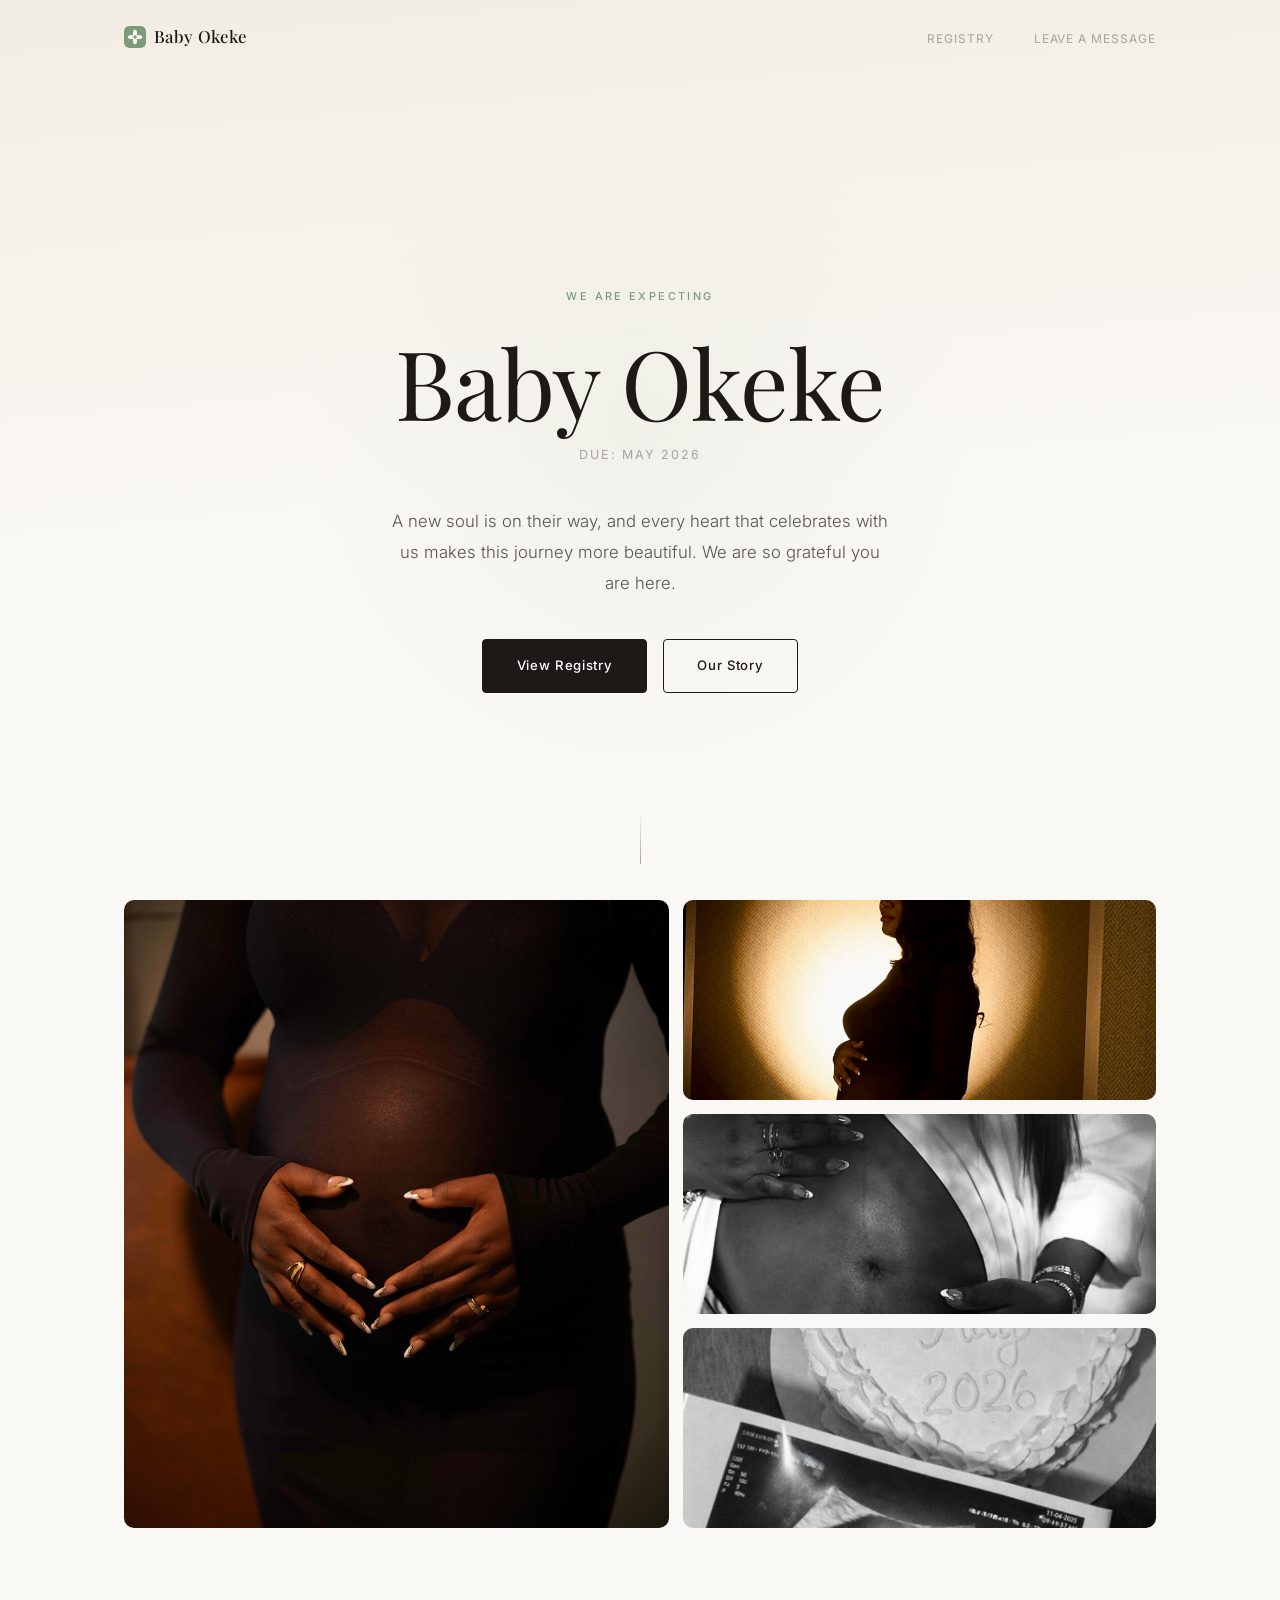
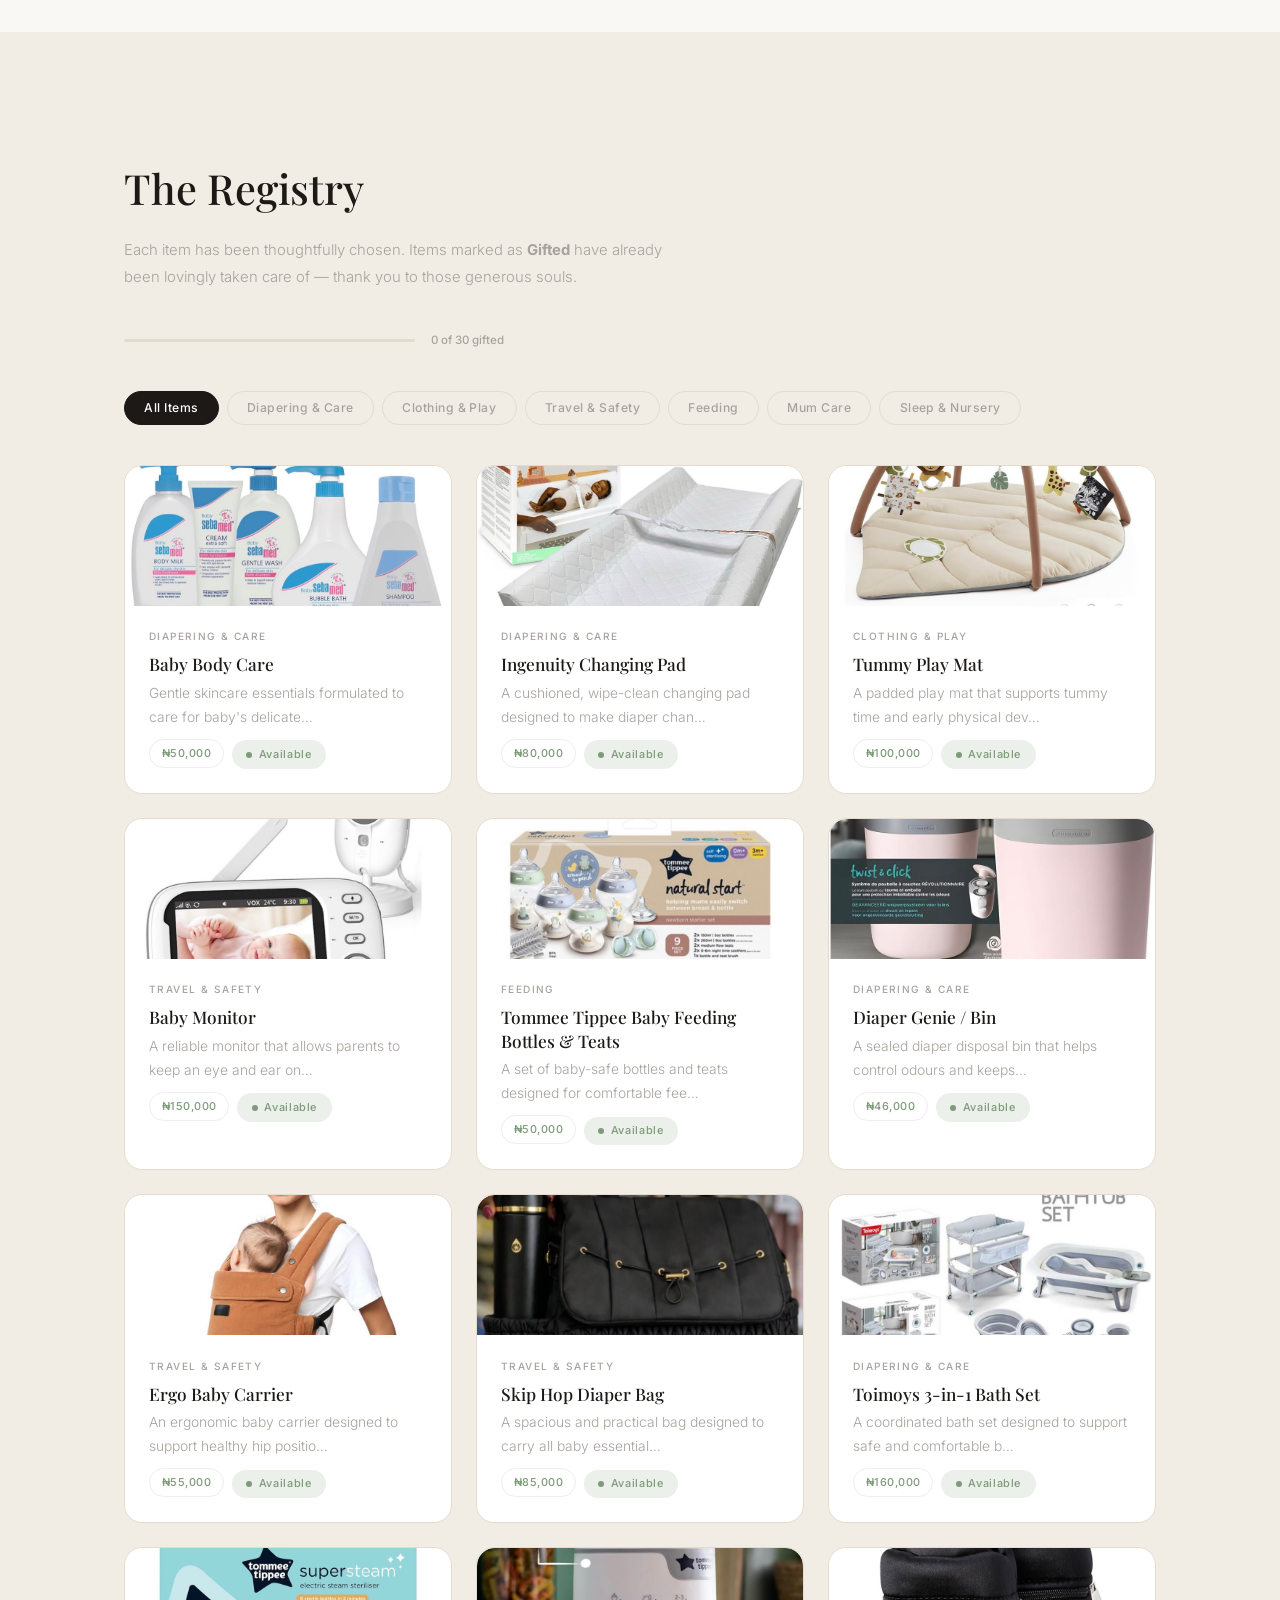
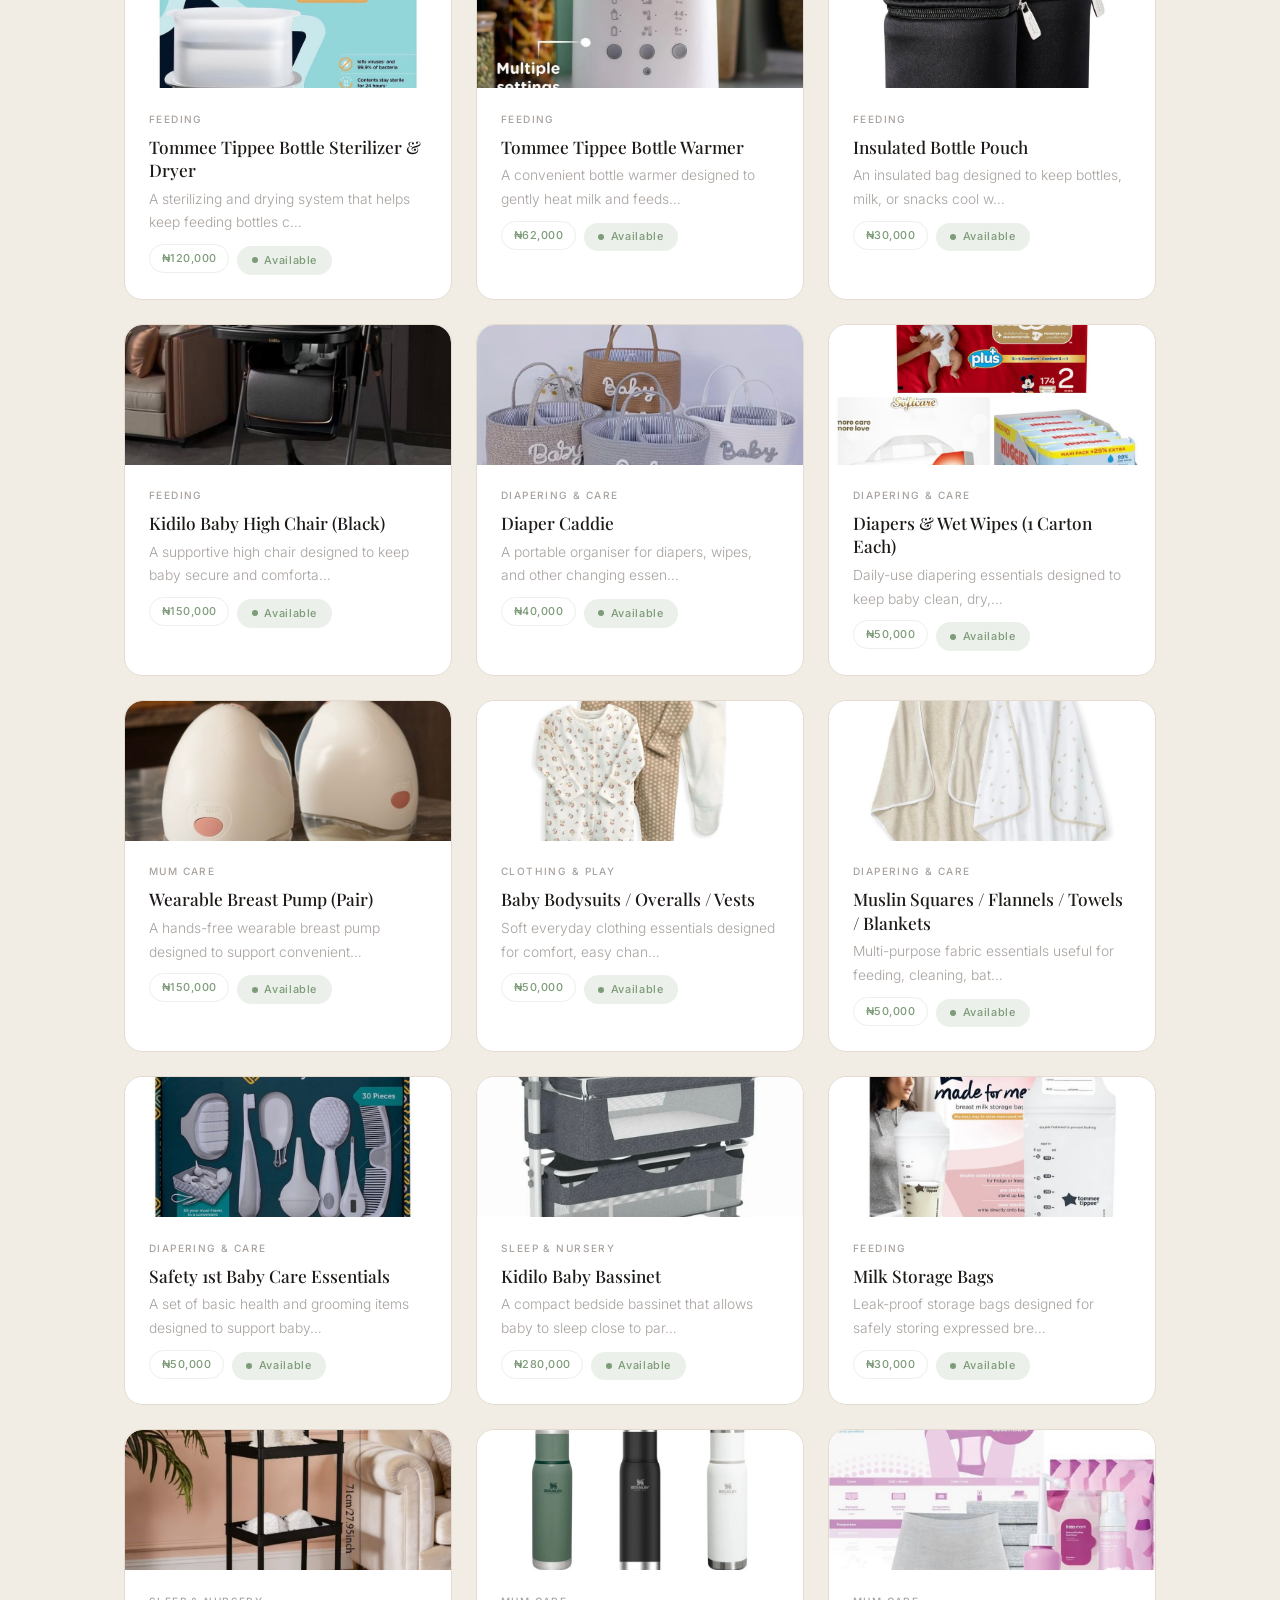
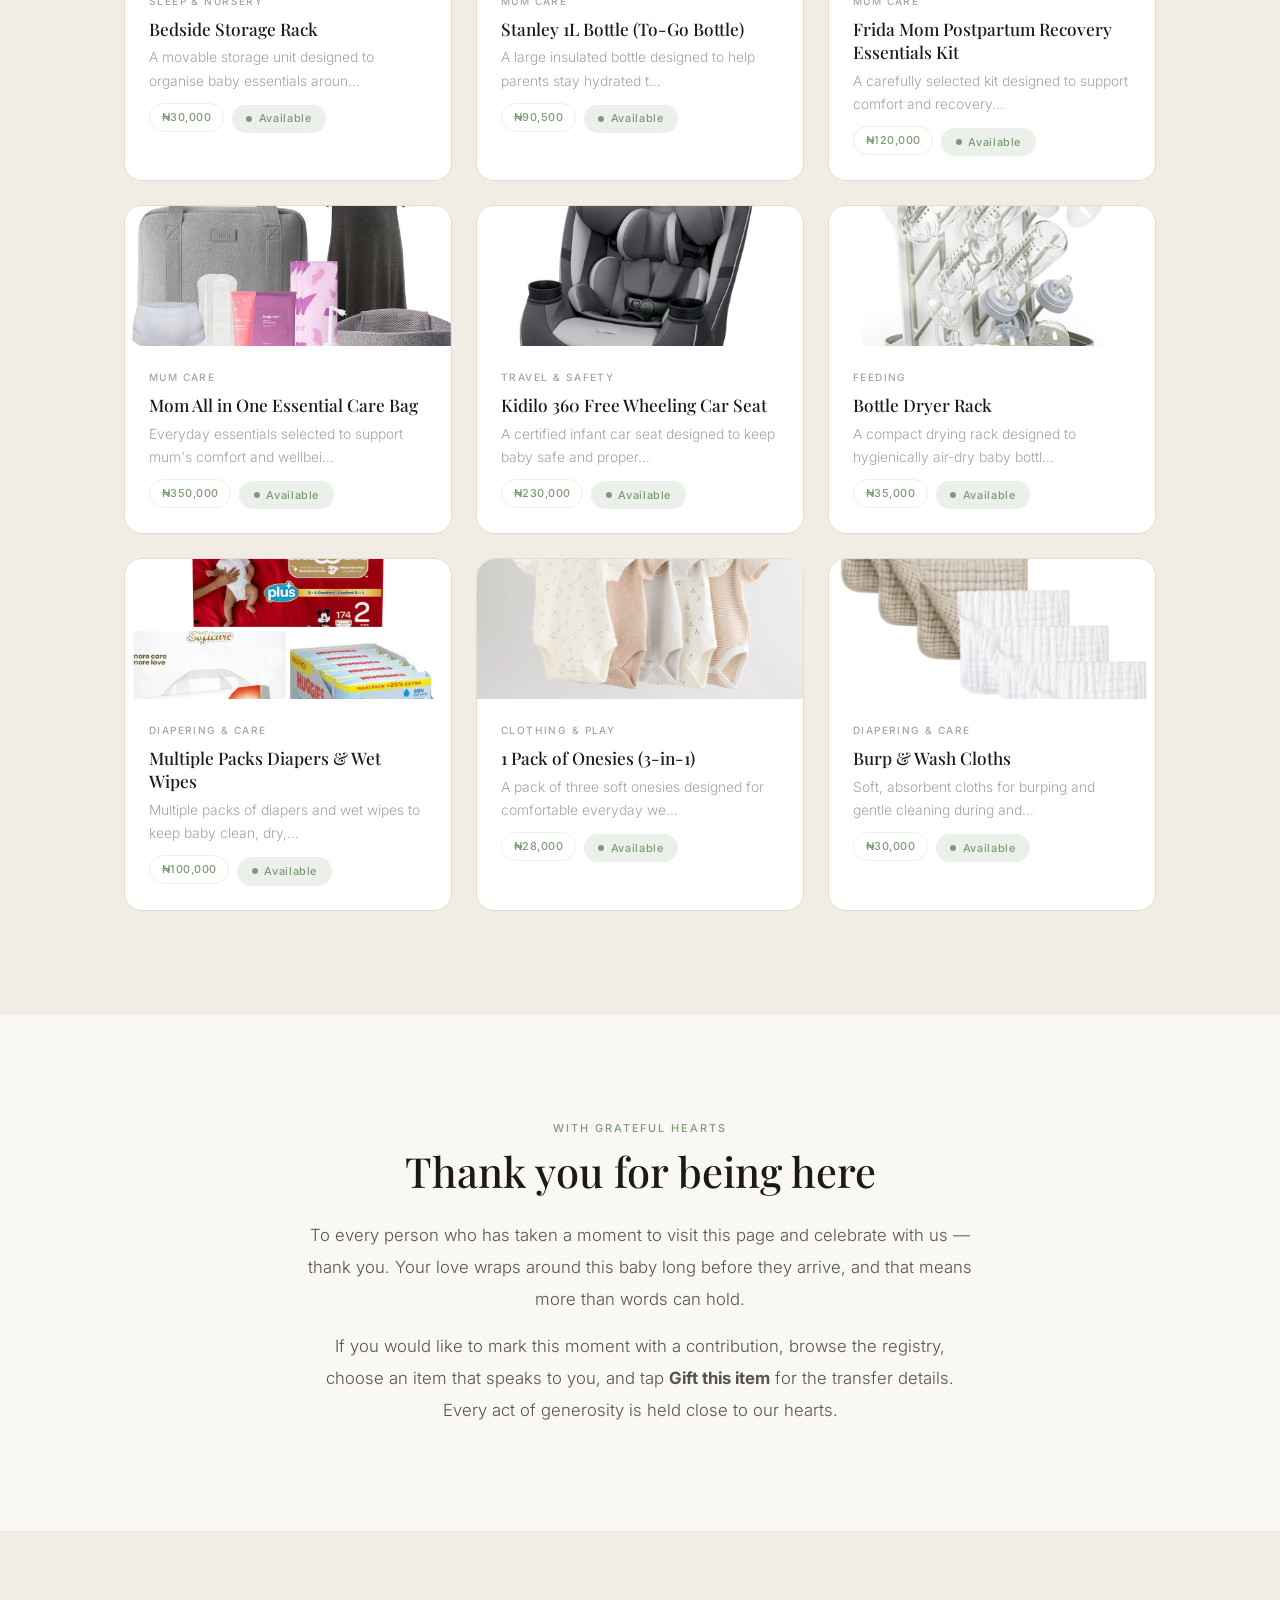
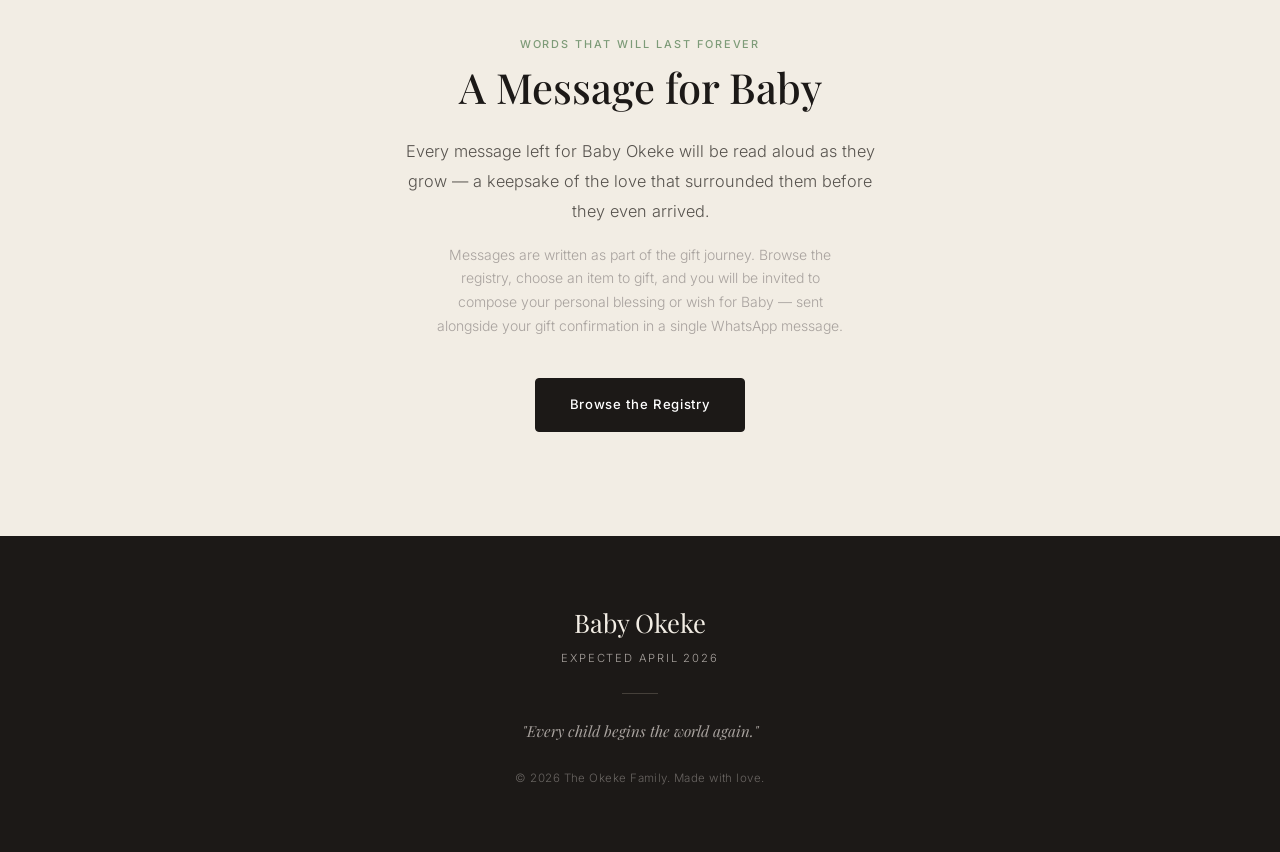
==== index.html @ 999f7cc5 "Replace gallery placeholders with Ify's optimised photos - Add 4 web-optimised images to img/ify/ (r" ====
<!DOCTYPE html>
<html lang="en">
<head>
  <meta charset="UTF-8" />
  <meta name="viewport" content="width=device-width, initial-scale=1.0, maximum-scale=1.0, user-scalable=no" />

  <!-- Primary meta -->
  <title>Baby Okeke — Registry &amp; Gifts</title>
  <meta name="description" content="A curated baby registry for the Okeke family. Browse our wishlist, contribute a gift, or leave a message for our little one." />
  <meta name="theme-color" content="#FAF8F4" />

  <!-- Open Graph (for WhatsApp / social sharing) -->
  <meta property="og:type"        content="website" />
  <meta property="og:title"       content="Baby Okeke — Registry &amp; Gifts" />
  <meta property="og:description" content="We are expecting. Browse our registry and celebrate with us." />
  <meta property="og:image"       content="https://images.unsplash.com/photo-1579991039446-55d26fa276ce?w=1200&q=80" />

  <!-- Fonts: Playfair Display (serif headings) + Inter (sans body) -->
  <link rel="preconnect" href="https://fonts.googleapis.com" />
  <link rel="preconnect" href="https://fonts.gstatic.com" crossorigin />
  <link
    href="https://fonts.googleapis.com/css2?family=Playfair+Display:ital,wght@0,400;0,500;0,600;1,400&family=Inter:wght@300;400;500&display=swap"
    rel="stylesheet"
  />

  <!-- Stylesheet -->
  <link rel="stylesheet" href="css/styles.css" />

  <!-- Favicon -->
  <link rel="icon" href="favicon.svg" type="image/svg+xml" />
  <link rel="apple-touch-icon" href="favicon.svg" />
</head>

<body>


  <!-- ====================================================
       NAVIGATION
       ==================================================== -->
  <nav class="nav" id="mainNav" role="navigation" aria-label="Main navigation">
    <div class="nav__inner container">
      <a href="#home" class="nav__logo" aria-label="Baby Okeke — Home">
        <svg width="22" height="22" viewBox="0 0 32 32" xmlns="http://www.w3.org/2000/svg" aria-hidden="true" focusable="false">
          <rect width="32" height="32" rx="7" fill="#7D9B78"/>
          <ellipse cx="16" cy="10.5" rx="3" ry="5"  fill="#FAF8F4"/>
          <ellipse cx="16" cy="21.5" rx="3" ry="5"  fill="#FAF8F4"/>
          <ellipse cx="10.5" cy="16" rx="5" ry="3"  fill="#FAF8F4"/>
          <ellipse cx="21.5" cy="16" rx="5" ry="3"  fill="#FAF8F4"/>
          <circle  cx="16"   cy="16"   r="2.5"        fill="#7D9B78"/>
        </svg>
        <span>Baby Okeke</span>
      </a>
      <ul class="nav__links" role="list">
        <li><a href="#registry">Registry</a></li>
        <li><a href="#messages">Leave a Message</a></li>
      </ul>
    </div>
  </nav>


  <!-- ====================================================
       HERO
       ==================================================== -->
  <section class="hero" id="home" aria-labelledby="heroName">
    <div class="hero__inner">
      <p class="hero__eyebrow">We are expecting</p>

      <h1 class="hero__name" id="heroName">Baby Okeke</h1>

      <p class="hero__due">
        <!-- Update this date before publishing -->
        Due: May 2026
      </p>

      <p class="hero__message">
        A new soul is on their way, and every heart that celebrates with us
        makes this journey more beautiful. We are so grateful you are here.
      </p>

      <div class="hero__ctas">
        <a href="#registry" class="btn btn--primary">View Registry</a>
        <a href="#contribute" class="btn btn--secondary">Our Story</a>
      </div>
    </div>

    <!-- Animated scroll line -->
    <div class="hero__scroll" aria-hidden="true">
      <span></span>
    </div>
  </section>


  <!-- ====================================================
       GALLERY — replace placeholder images with real photos
       ==================================================== -->
  <section class="gallery" id="gallery" aria-label="Gallery">
    <div class="container">
      <div class="gallery__grid">

        <!-- Tall image on the left -->
        <div class="gallery__item gallery__item--tall">
          <img
            src="img/ify/ify-1.jpg"
            alt="Ify's maternity photo"
            loading="eager"
            width="925"
            height="1200"
          />
        </div>

        <!-- Three stacked images on the right -->
        <div class="gallery__item">
          <img
            src="img/ify/ify-2.jpg"
            alt="Ify's maternity photo"
            loading="lazy"
            width="888"
            height="1200"
          />
        </div>

        <div class="gallery__item">
          <img
            src="img/ify/ify-3.jpg"
            alt="Ify's maternity photo"
            loading="lazy"
            width="800"
            height="1200"
          />
        </div>

        <div class="gallery__item">
          <img
            src="img/ify/ify-4.jpg"
            alt="Ify's maternity photo"
            loading="lazy"
            width="1009"
            height="1200"
          />
        </div>

      </div>
    </div>
  </section>


  <!-- ====================================================
       REGISTRY
       ==================================================== -->
  <section class="registry" id="registry" aria-labelledby="registryTitle">
    <div class="container">
      <span class="section-label reveal">Curated with care</span>
      <h2 class="section-title reveal reveal--delay-1" id="registryTitle">
        The Registry
      </h2>

      <p class="registry__intro reveal reveal--delay-2">
        Each item has been thoughtfully chosen. Items marked as
        <strong>Gifted</strong> have already been lovingly taken care of —
        thank you to those generous souls.
      </p>

      <!-- Progress bar — populated by JS -->
      <div class="registry__progress reveal reveal--delay-2" aria-label="Registry progress">
        <div class="progress-bar" role="progressbar" aria-valuemin="0" aria-valuemax="100" aria-valuenow="0">
          <div class="progress-bar__fill" id="progressFill" style="width: 0%"></div>
        </div>
        <span class="progress-label" id="progressLabel">Loading...</span>
      </div>

      <!-- Category filter tabs — populated by JS -->
      <div
        class="registry__filters reveal"
        id="registryFilters"
        role="tablist"
        aria-label="Filter registry by category"
      >
        <!-- Placeholder shown while JS loads -->
        <button class="filter-btn is-active" data-category="all" role="tab" aria-selected="true">
          All Items
        </button>
      </div>

      <!-- Registry card grid — populated by JS -->
      <div
        class="registry__grid"
        id="registryGrid"
        aria-live="polite"
        aria-label="Registry items"
      >
        <!-- Cards rendered by main.js -->
      </div>

      <!-- Visible only if JavaScript is disabled -->
      <noscript>
        <p class="registry__message">
          Please enable JavaScript to view the full registry.
        </p>
      </noscript>

    </div>
  </section>


  <!-- ====================================================
       GRATITUDE — warm note from the parents
       ==================================================== -->
  <section class="note" id="contribute" aria-labelledby="contributeTitle">
    <div class="note__inner container">
      <span class="section-label reveal">With grateful hearts</span>
      <h2 class="section-title reveal reveal--delay-1" id="contributeTitle">
        Thank you for being here
      </h2>

      <div class="note__body reveal reveal--delay-2">
        <p class="note__para">
          To every person who has taken a moment to visit this page and
          celebrate with us — thank you. Your love wraps around this baby
          long before they arrive, and that means more than words can hold.
        </p>
        <p class="note__para">
          If you would like to mark this moment with a contribution, browse
          the registry, choose an item that speaks to you, and tap
          <strong>Gift this item</strong> for the transfer details.
          Every act of generosity is held close to our hearts.
        </p>
      </div>
  </section>


  <!-- ====================================================
       MESSAGES FOR BABY
       ==================================================== -->
  <section class="messages" id="messages" aria-labelledby="messagesTitle">
    <div class="messages__inner container">
      <span class="section-label reveal">Words that will last forever</span>
      <h2 class="section-title reveal reveal--delay-1" id="messagesTitle">
        A Message for Baby
      </h2>

      <p class="messages__body reveal reveal--delay-2">
        Every message left for Baby Okeke will be read aloud as they
        grow — a keepsake of the love that surrounded them before they
        even arrived.
      </p>

      <p class="messages__sub reveal reveal--delay-2">
        Messages are written as part of the gift journey. Browse the
        registry, choose an item to gift, and you will be invited to
        compose your personal blessing or wish for Baby — sent alongside
        your gift confirmation in a single WhatsApp message.
      </p>

      <a
        href="#registry"
        class="btn btn--primary reveal reveal--delay-3"
        aria-label="Browse the registry to send a gift and leave a message"
      >
        Browse the Registry
      </a>
    </div>
  </section>


  <!-- ====================================================
       FOOTER
       ==================================================== -->
  <footer class="footer" id="footer" role="contentinfo">
    <div class="container">
      <p class="footer__name">Baby Okeke</p>
      <p class="footer__due">Expected April 2026</p>
      <div class="footer__divider" aria-hidden="true"></div>
      <p class="footer__quote">"Every child begins the world again."</p>
      <p class="footer__copy">&copy; 2026 The Okeke Family. Made with love.</p>
    </div>
  </footer>


  <!-- ====================================================
       ITEM DETAIL DIALOG
       Two internal panels toggled by JS:
         .dialog--detail  → item info + "Gift this item" CTA
         .dialog--bank    → bank transfer + WhatsApp confirm
       ==================================================== -->
  <dialog
    class="item-dialog"
    id="itemDialog"
    aria-modal="true"
    aria-labelledby="dialogItemName"
    role="dialog"
  >
    <div class="dialog__sheet">

    <!-- Close button (always visible) -->
    <button
      class="dialog__close"
      id="dialogClose"
      aria-label="Close"
      type="button"
    >
      <svg xmlns="http://www.w3.org/2000/svg" width="18" height="18"
           viewBox="0 0 24 24" fill="none" stroke="currentColor"
           stroke-width="1.8" stroke-linecap="round" stroke-linejoin="round"
           aria-hidden="true" focusable="false">
        <line x1="18" y1="6" x2="6" y2="18"></line>
        <line x1="6" y1="6" x2="18" y2="18"></line>
      </svg>
    </button>

    <!-- ── PANEL 1: Item detail ── -->
    <div class="dialog__panel dialog__panel--detail" id="dialogPanelDetail">

      <!-- Item cover image -->
      <div class="dialog__image-wrap">
        <img
          class="dialog__image"
          id="dialogImage"
          src=""
          alt=""
          loading="lazy"
          width="800"
          height="500"
        />
        <!-- Status badge overlaid on image -->
        <span class="dialog__image-badge" id="dialogImageBadge"></span>
      </div>

      <!-- Item content -->
      <div class="dialog__body">
        <span class="dialog__category" id="dialogCategory"></span>
        <h2 class="dialog__name" id="dialogItemName"></h2>
        <p class="dialog__desc" id="dialogDesc"></p>

        <!-- Meta row: price range -->
        <div class="dialog__meta">
          <div class="dialog__meta-item">
            <span class="dialog__meta-label">Approximate price</span>
            <span class="dialog__meta-value dialog__price" id="dialogPrice"></span>
          </div>
        </div>

        <!-- CTA area -->
        <div class="dialog__cta-area" id="dialogCtaArea">
          <!-- Filled by JS: "Gift this item" btn OR gifted message -->
        </div>
      </div>
    </div>

    <!-- ── PANEL 2: Bank / gift transfer ── -->
    <div class="dialog__panel dialog__panel--bank" id="dialogPanelBank" hidden>

      <div class="dialog__bank-header">
        <button class="dialog__back" id="dialogBack" type="button" aria-label="Back to item details">
          <svg xmlns="http://www.w3.org/2000/svg" width="16" height="16"
               viewBox="0 0 24 24" fill="none" stroke="currentColor"
               stroke-width="1.8" stroke-linecap="round" stroke-linejoin="round"
               aria-hidden="true" focusable="false">
            <polyline points="15 18 9 12 15 6"></polyline>
          </svg>
          Back
        </button>
        <p class="dialog__bank-eyebrow">Gifting</p>
        <p class="dialog__bank-item-name" id="dialogBankItemName"></p>
      </div>

      <p class="dialog__bank-intro">
        Transfer to the account below, then tap the WhatsApp button
        so the family knows your gift has arrived.
      </p>

      <!-- Bank details -->
      <dl class="bank-list dialog__bank-list">
        <div class="bank-item bank-item--row">
          <div>
            <dt class="bank-item__label">Bank</dt>
            <dd class="bank-item__value">First Bank</dd>
          </div>
          <div>
            <dt class="bank-item__label">Account Name</dt>
            <dd class="bank-item__value">Ifeoma Sandra Okeke</dd>
          </div>
        </div>
        <div class="bank-item bank-item--account">
          <dt class="bank-item__label">Account Number</dt>
          <dd class="account-row">
            <span class="account-number" id="dialogAccountNumber">3087652436</span>
            <button
              class="copy-btn"
              id="dialogCopyBtn"
              onclick="copyDialogAccountNumber()"
              type="button"
              aria-label="Copy account number to clipboard"
            >
              <svg xmlns="http://www.w3.org/2000/svg" width="14" height="14"
                   viewBox="0 0 24 24" fill="none" stroke="currentColor"
                   stroke-width="1.8" stroke-linecap="round" stroke-linejoin="round"
                   aria-hidden="true" focusable="false">
                <rect x="9" y="9" width="13" height="13" rx="2" ry="2"></rect>
                <path d="M5 15H4a2 2 0 0 1-2-2V4a2 2 0 0 1 2-2h9a2 2 0 0 1 2 2v1"></path>
              </svg>
              <span id="dialogCopyLabel">Copy</span>
            </button>
          </dd>
        </div>
      </dl>

      <!-- ── Message composer — visible inside bank panel ── -->
      <div class="dialog__message-composer" id="dialogMessageComposer">

        <p class="dialog__composer-heading">Leave Baby a message</p>
        <p class="dialog__composer-sub">
          Write a blessing, a prayer, or a wish. It will be woven into
          your gift confirmation and sent to the family in one message.
        </p>

        <div class="dialog__field">
          <label class="dialog__field-label" for="dialogSenderName">Your name</label>
          <input
            class="dialog__input"
            type="text"
            id="dialogSenderName"
            name="senderName"
            placeholder="e.g. Aunty Kemi"
            maxlength="60"
            autocomplete="name"
          />
        </div>

        <div class="dialog__field">
          <label class="dialog__field-label" for="dialogBabyMessage">Your message for Baby</label>
          <textarea
            class="dialog__textarea"
            id="dialogBabyMessage"
            name="babyMessage"
            rows="4"
            maxlength="300"
            placeholder="Write your blessing, prayer, or wish for this little one..."
          ></textarea>
          <span class="dialog__char-count" id="dialogCharCount">0 / 300</span>
        </div>

      </div><!-- /dialog__message-composer -->

      <!-- WhatsApp confirm — built dynamically by JS -->
      <div class="contribute__action dialog__bank-action">
        <a
          class="btn btn--whatsapp"
          id="dialogWhatsApp"
          href="#"
          target="_blank"
          rel="noopener noreferrer"
        >
          <svg xmlns="http://www.w3.org/2000/svg" width="17" height="17"
               viewBox="0 0 24 24" fill="currentColor"
               aria-hidden="true" focusable="false">
            <path d="M17.472 14.382c-.297-.149-1.758-.867-2.03-.967-.273-.099-.471-.148-.67.15-.197.297-.767.966-.94 1.164-.173.199-.347.223-.644.075-.297-.15-1.255-.463-2.39-1.475-.883-.788-1.48-1.761-1.653-2.059-.173-.297-.018-.458.13-.606.134-.133.298-.347.446-.52.149-.174.198-.298.298-.497.099-.198.05-.371-.025-.52-.075-.149-.669-1.612-.916-2.207-.242-.579-.487-.5-.669-.51-.173-.008-.371-.01-.57-.01-.198 0-.52.074-.792.372-.272.297-1.04 1.016-1.04 2.479 0 1.462 1.065 2.875 1.213 3.074.149.198 2.096 3.2 5.077 4.487.709.306 1.262.489 1.694.625.712.227 1.36.195 1.871.118.571-.085 1.758-.719 2.006-1.413.248-.694.248-1.289.173-1.413-.074-.124-.272-.198-.57-.347m-5.421 7.403h-.004a9.87 9.87 0 0 1-5.031-1.378l-.361-.214-3.741.982.998-3.648-.235-.374a9.86 9.86 0 0 1-1.51-5.26c.001-5.45 4.436-9.884 9.888-9.884 2.64 0 5.122 1.03 6.988 2.898a9.825 9.825 0 0 1 2.893 6.994c-.003 5.45-4.437 9.884-9.885 9.884m8.413-18.297A11.815 11.815 0 0 0 12.05 0C5.495 0 .16 5.335.157 11.892c0 2.096.547 4.142 1.588 5.945L.057 24l6.305-1.654a11.882 11.882 0 0 0 5.683 1.448h.005c6.554 0 11.89-5.335 11.893-11.893a11.821 11.821 0 0 0-3.48-8.413Z"/>
          </svg>
          <span id="dialogWaBtnLabel">Let us know you've sent</span>
        </a>
      </div>

    </div><!-- /dialog__panel--bank -->
    </div><!-- /dialog__sheet -->
  </dialog><!-- /itemDialog -->


  <!-- JavaScript — deferred so it doesn't block rendering -->
  <script src="js/main.js" defer></script>

</body>
</html>
---- css/styles.css ----
/* =============================================================
   BABY REGISTRY — Stylesheet
   Sections:
     01. Variables
     02. Reset
     03. Base Typography
     04. Layout
     05. Shared Components (Labels, Buttons, Divider)
     06. Sticky CTA
     07. Navigation
     08. Hero
     09. Parents' Note
     10. Gallery
     11. Registry
     12. Contribute
     13. Messages
     14. Footer
     15. Animations & Scroll
     16. Responsive
   ============================================================= */


/* ============================================================
   01. VARIABLES
   ============================================================ */
:root {
  /* Colours */
  --clr-bg:           #FAF8F4;   /* warm off-white – main background   */
  --clr-surface:      #F2EDE4;   /* warm beige – alt section bg        */
  --clr-card:         #FFFFFF;   /* pure white – cards                 */
  --clr-border:       #E4DBD0;   /* soft warm border                   */
  --clr-sage:         #7D9B78;   /* muted sage green – accent          */
  --clr-sage-light:   #EBF0EA;   /* very light sage – badge bg         */
  --clr-dark:         #1C1917;   /* warm near-black – primary text     */
  --clr-mid:          #57534E;   /* warm grey-brown – body text        */
  --clr-muted:        #A8A29E;   /* light grey-brown – captions        */
  --clr-gifted-bg:    #F5EFEA;   /* gifted badge background            */
  --clr-gifted-text:  #8A7A6E;   /* gifted badge text                  */
  --clr-white:        #FFFFFF;

  /* Typography */
  --font-serif:  'Playfair Display', Georgia, 'Times New Roman', serif;
  --font-sans:   'Inter', system-ui, -apple-system, BlinkMacSystemFont, sans-serif;

  /* Spacing scale */
  --sp-xs:   0.5rem;    /*  8px */
  --sp-sm:   1rem;      /* 16px */
  --sp-md:   1.5rem;    /* 24px */
  --sp-lg:   2.5rem;    /* 40px */
  --sp-xl:   4rem;      /* 64px */
  --sp-2xl:  6.5rem;    /* 104px */

  /* Layout */
  --max-w:      1080px;
  --content-w:  720px;

  /* Radii */
  --r-sm:  4px;
  --r-md:  10px;
  --r-lg:  18px;

  /* Transitions */
  --ease: 0.25s ease;
}


/* ============================================================
   02. RESET
   ============================================================ */
*,
*::before,
*::after {
  box-sizing: border-box;
  margin: 0;
  padding: 0;
}

html {
  scroll-behavior: smooth;
  font-size: 16px;
}

body {
  font-family: var(--font-sans);
  background-color: var(--clr-bg);
  color: var(--clr-mid);
  line-height: 1.75;
  -webkit-font-smoothing: antialiased;
  -moz-osx-font-smoothing: grayscale;
}

img {
  max-width: 100%;
  height: auto;
  display: block;
}

a {
  color: inherit;
  text-decoration: none;
}

ul {
  list-style: none;
}

button {
  cursor: pointer;
  border: none;
  background: none;
  font-family: inherit;
}


/* ============================================================
   03. BASE TYPOGRAPHY
   ============================================================ */
h1, h2, h3, h4 {
  font-family: var(--font-serif);
  color: var(--clr-dark);
  line-height: 1.2;
  font-weight: 500;
}

p {
  font-weight: 300;
  color: var(--clr-mid);
}


/* ============================================================
   04. LAYOUT
   ============================================================ */
.container {
  width: 100%;
  max-width: var(--max-w);
  margin: 0 auto;
  padding: 0 var(--sp-md);
}

section {
  padding: var(--sp-2xl) 0;
}


/* ============================================================
   05. SHARED COMPONENTS
   ============================================================ */

/* --- Section label (eyebrow) --- */
.section-label {
  display: block;
  font-size: 0.68rem;
  font-weight: 500;
  letter-spacing: 0.18em;
  text-transform: uppercase;
  color: var(--clr-sage);
  margin-bottom: var(--sp-xs);
}

/* --- Section title --- */
.section-title {
  font-size: clamp(1.8rem, 4vw, 2.6rem);
  font-weight: 500;
  color: var(--clr-dark);
  margin-bottom: var(--sp-md);
}

/* --- Buttons --- */
.btn {
  display: inline-flex;
  align-items: center;
  justify-content: center;
  gap: 0.5rem;
  padding: 0.9rem 2.1rem;
  border-radius: var(--r-sm);
  font-family: var(--font-sans);
  font-size: 0.82rem;
  font-weight: 500;
  letter-spacing: 0.05em;
  border: 1.5px solid transparent;
  transition: background var(--ease), color var(--ease), border-color var(--ease),
              box-shadow var(--ease), transform var(--ease);
  cursor: pointer;
  white-space: nowrap;
  text-decoration: none;
}

.btn:active {
  transform: scale(0.98);
}

.btn--primary {
  background-color: var(--clr-dark);
  color: var(--clr-white);
  border-color: var(--clr-dark);
}

.btn--primary:hover {
  background-color: var(--clr-mid);
  border-color: var(--clr-mid);
  box-shadow: 0 4px 16px rgba(28, 25, 23, 0.2);
}

.btn--secondary {
  background-color: transparent;
  color: var(--clr-dark);
  border-color: var(--clr-dark);
}

.btn--secondary:hover {
  background-color: var(--clr-dark);
  color: var(--clr-white);
}

.btn--whatsapp {
  background-color: #25D366;
  color: var(--clr-white);
  border-color: #25D366;
}

.btn--whatsapp:hover {
  background-color: #1cb857;
  border-color: #1cb857;
  box-shadow: 0 4px 16px rgba(37, 211, 102, 0.28);
}

/* --- Text link --- */
.link {
  color: var(--clr-dark);
  text-decoration: underline;
  text-underline-offset: 3px;
  text-decoration-color: var(--clr-border);
  transition: text-decoration-color var(--ease);
}

.link:hover {
  text-decoration-color: var(--clr-dark);
}

/* --- Section divider --- */
.section-divider {
  width: 48px;
  height: 1px;
  background: var(--clr-border);
  margin: var(--sp-lg) auto;
}


/* ============================================================
   06. NAVIGATION
   ============================================================ */
.nav {
  position: fixed;
  top: 0;
  left: 0;
  right: 0;
  z-index: 800;
  padding: 1.4rem 0;
  transition: background var(--ease), box-shadow var(--ease), padding var(--ease);
}

.nav.is-scrolled {
  background-color: rgba(250, 248, 244, 0.94);
  backdrop-filter: blur(10px);
  -webkit-backdrop-filter: blur(10px);
  box-shadow: 0 1px 0 var(--clr-border);
  padding: 1rem 0;
}

.nav__inner {
  display: flex;
  align-items: center;
  justify-content: space-between;
}

.nav__logo {
  display: inline-flex;
  align-items: center;
  gap: 0.5rem;
  font-family: var(--font-serif);
  font-size: 1.05rem;
  font-weight: 500;
  color: var(--clr-dark);
  letter-spacing: 0.02em;
  text-decoration: none;
}

.nav__logo svg {
  flex-shrink: 0;
  border-radius: 5px;
}

.nav__links {
  display: flex;
  align-items: center;
  gap: var(--sp-lg);
}

.nav__links a {
  font-size: 0.75rem;
  font-weight: 400;
  letter-spacing: 0.08em;
  text-transform: uppercase;
  color: var(--clr-muted);
  transition: color var(--ease);
}

.nav__links a:hover {
  color: var(--clr-dark);
}


/* ============================================================
   08. HERO
   ============================================================ */
.hero {
  min-height: 100svh;
  min-height: 100vh; /* fallback */
  display: flex;
  flex-direction: column;
  align-items: center;
  justify-content: center;
  text-align: center;
  padding: calc(var(--sp-2xl) + 5rem) var(--sp-md) var(--sp-2xl);
  background: linear-gradient(175deg, var(--clr-surface) 0%, var(--clr-bg) 55%);
  position: relative;
  overflow: hidden;
}

/* Subtle radial glow behind content */
.hero::before {
  content: '';
  position: absolute;
  top: 10%;
  left: 50%;
  transform: translateX(-50%);
  width: 700px;
  height: 700px;
  background: radial-gradient(circle, rgba(125, 155, 120, 0.07) 0%, transparent 68%);
  pointer-events: none;
}

.hero__inner {
  position: relative;
  max-width: var(--content-w);
  animation: fade-up 1s ease both;
}

.hero__eyebrow {
  font-size: 0.68rem;
  font-weight: 500;
  letter-spacing: 0.22em;
  text-transform: uppercase;
  color: var(--clr-sage);
  margin-bottom: 1.5rem;
}

.hero__name {
  font-family: var(--font-serif);
  font-size: clamp(3.2rem, 10vw, 6rem);
  font-weight: 400;
  color: var(--clr-dark);
  margin-bottom: 0.6rem;
  line-height: 1.08;
  letter-spacing: -0.01em;
}

.hero__due {
  font-size: 0.78rem;
  font-weight: 400;
  letter-spacing: 0.16em;
  text-transform: uppercase;
  color: var(--clr-muted);
  margin-bottom: var(--sp-lg);
}

.hero__message {
  font-size: 1.05rem;
  line-height: 1.85;
  color: var(--clr-mid);
  max-width: 500px;
  margin: 0 auto var(--sp-lg);
  font-weight: 300;
}

.hero__ctas {
  display: flex;
  gap: var(--sp-sm);
  justify-content: center;
  flex-wrap: wrap;
}

/* Animated scroll caret */
.hero__scroll {
  position: absolute;
  bottom: 2.25rem;
  left: 50%;
  transform: translateX(-50%);
  display: flex;
  flex-direction: column;
  align-items: center;
  gap: 0.3rem;
  opacity: 0;
  animation: fade-up 1s ease 1.1s both;
}

.hero__scroll span {
  display: block;
  width: 1px;
  height: 52px;
  background: linear-gradient(180deg, transparent 0%, var(--clr-muted) 100%);
  animation: scroll-line 2s ease-in-out infinite;
}


/* ============================================================
   09. PARENTS' NOTE
   ============================================================ */
.note {
  background-color: var(--clr-bg);
}

.note__inner {
  max-width: var(--content-w);
  margin: 0 auto;
  text-align: center;
}

.note__body {
  display: flex;
  flex-direction: column;
  gap: var(--sp-sm);
}

.note__para {
  font-size: 1.05rem;
  line-height: 1.9;
  font-weight: 300;
  color: var(--clr-mid);
}

.note__signature {
  margin-top: var(--sp-md);
  font-size: 1rem;
  color: var(--clr-dark);
  line-height: 1.65;
}

.note__signature em {
  font-family: var(--font-serif);
  font-style: italic;
  font-size: 1.15rem;
  color: var(--clr-dark);
}


/* ============================================================
   10. GALLERY
   ============================================================ */
.gallery {
  padding: 0 0 var(--sp-2xl);
  background-color: var(--clr-bg);
}

.gallery__grid {
  display: grid;
  grid-template-columns: 1.15fr 1fr;
  grid-template-rows: 200px 200px 200px;
  gap: 0.875rem;
}

.gallery__item {
  overflow: hidden;
  border-radius: var(--r-md);
  background-color: var(--clr-surface); /* fallback if image fails */
  position: relative;
}

/* Tall item spans all three rows on left side */
.gallery__item--tall {
  grid-row: 1 / 4;
}

.gallery__item img {
  width: 100%;
  height: 100%;
  object-fit: cover;
  object-position: center;
  transition: transform 0.7s ease;
}

.gallery__item:hover img {
  transform: scale(1.04);
}


/* ============================================================
   11. REGISTRY
   ============================================================ */
.registry {
  background-color: var(--clr-surface);
}

.registry__intro {
  max-width: 560px;
  font-size: 0.93rem;
  line-height: 1.8;
  color: var(--clr-muted);
  margin-bottom: var(--sp-lg);
}

/* Progress line */
.registry__progress {
  display: flex;
  align-items: center;
  gap: var(--sp-sm);
  margin-bottom: var(--sp-lg);
  max-width: 380px;
}

.progress-bar {
  flex: 1;
  height: 3px;
  background-color: var(--clr-border);
  border-radius: 99px;
  overflow: hidden;
}

.progress-bar__fill {
  height: 100%;
  background-color: var(--clr-sage);
  border-radius: 99px;
  transition: width 1s ease;
}

.progress-label {
  font-size: 0.72rem;
  font-weight: 500;
  color: var(--clr-muted);
  white-space: nowrap;
}

/* Category filters */
.registry__filters {
  display: flex;
  gap: 0.5rem;
  flex-wrap: wrap;
  margin-bottom: var(--sp-lg);
}

.filter-btn {
  padding: 0.48rem 1.2rem;
  border: 1.5px solid var(--clr-border);
  border-radius: 50px;
  font-family: var(--font-sans);
  font-size: 0.76rem;
  font-weight: 500;
  letter-spacing: 0.04em;
  color: var(--clr-muted);
  background-color: transparent;
  transition: all var(--ease);
  line-height: 1.4;
}

.filter-btn:hover {
  border-color: var(--clr-mid);
  color: var(--clr-dark);
}

.filter-btn.is-active {
  background-color: var(--clr-dark);
  border-color: var(--clr-dark);
  color: var(--clr-white);
}

/* Cards grid */
.registry__grid {
  display: grid;
  grid-template-columns: repeat(auto-fill, minmax(272px, 1fr));
  gap: var(--sp-md);
}

/* Individual card */
.registry-card {
  background-color: var(--clr-card);
  border: 1px solid var(--clr-border);
  border-radius: var(--r-lg);
  padding: var(--sp-md);
  display: flex;
  flex-direction: column;
  gap: 0.4rem;
  transition: box-shadow var(--ease), transform var(--ease);
}

.registry-card:hover {
  box-shadow: 0 8px 40px rgba(28, 25, 23, 0.08);
  transform: translateY(-3px);
}

.registry-card.is-gifted {
  opacity: 0.68;
}

.card__category {
  font-size: 0.63rem;
  font-weight: 500;
  letter-spacing: 0.14em;
  text-transform: uppercase;
  color: var(--clr-muted);
}

.card__name {
  font-family: var(--font-serif);
  font-size: 1.08rem;
  font-weight: 500;
  color: var(--clr-dark);
  line-height: 1.35;
}

.card__desc {
  font-size: 0.865rem;
  line-height: 1.7;
  color: var(--clr-muted);
  font-weight: 300;
}

.card__status {
  display: inline-flex;
  align-items: center;
  gap: 0.4rem;
  padding: 0.3rem 0.9rem;
  border-radius: 50px;
  font-size: 0.68rem;
  font-weight: 500;
  letter-spacing: 0.06em;
  width: fit-content;
  margin-top: 0.2rem;
}

.card__status::before {
  content: '';
  display: block;
  width: 6px;
  height: 6px;
  border-radius: 50%;
  flex-shrink: 0;
}

.card__status--available {
  background-color: var(--clr-sage-light);
  color: var(--clr-sage);
}

.card__status--available::before {
  background-color: var(--clr-sage);
}

.card__status--gifted {
  background-color: var(--clr-gifted-bg);
  color: var(--clr-gifted-text);
}

.card__status--gifted::before {
  background-color: var(--clr-gifted-text);
}

/* Registry empty/error state */
.registry__message {
  grid-column: 1 / -1;
  padding: var(--sp-xl) var(--sp-md);
  text-align: center;
  font-size: 0.9rem;
  color: var(--clr-muted);
  font-style: italic;
}


/* ============================================================
   12. CONTRIBUTE
   ============================================================ */
.contribute {
  background-color: var(--clr-bg);
}

.contribute__intro {
  max-width: 480px;
  font-size: 0.93rem;
  line-height: 1.8;
  color: var(--clr-muted);
  margin-bottom: var(--sp-lg);
}

.contribute__card {
  background-color: var(--clr-card);
  border: 1px solid var(--clr-border);
  border-radius: var(--r-lg);
  padding: var(--sp-lg);
  max-width: 500px;
}

/* Bank details list */
.bank-list {
  display: flex;
  flex-direction: column;
  gap: var(--sp-md);
  margin-bottom: var(--sp-lg);
}

.bank-item {
  display: flex;
  flex-direction: column;
  gap: 0.2rem;
}

.bank-item__label {
  font-size: 0.63rem;
  font-weight: 500;
  letter-spacing: 0.14em;
  text-transform: uppercase;
  color: var(--clr-muted);
}

.bank-item__value {
  font-family: var(--font-serif);
  font-size: 1.05rem;
  font-weight: 400;
  color: var(--clr-dark);
}

/* Inline row: bank name + account name side by side */
.bank-item--row {
  display: flex;
  flex-direction: row;
  gap: var(--sp-lg);
  flex-wrap: wrap;
}

.bank-item--row > div {
  display: flex;
  flex-direction: column;
  gap: 0.2rem;
}

/* Account number row */
.bank-item--account {
  padding-top: var(--sp-md);
  border-top: 1px solid var(--clr-border);
}

.account-row {
  display: flex;
  align-items: center;
  gap: var(--sp-sm);
  flex-wrap: wrap;
}

.account-number {
  font-family: var(--font-sans);
  font-size: 1.5rem;
  font-weight: 300;
  letter-spacing: 0.1em;
  color: var(--clr-dark);
  line-height: 1;
}

/* Copy button */
.copy-btn {
  display: inline-flex;
  align-items: center;
  gap: 0.38rem;
  padding: 0.42rem 0.9rem;
  border: 1.5px solid var(--clr-border);
  border-radius: var(--r-sm);
  font-size: 0.74rem;
  font-weight: 500;
  color: var(--clr-muted);
  background-color: transparent;
  transition: all var(--ease);
  letter-spacing: 0.03em;
}

.copy-btn:hover {
  border-color: var(--clr-sage);
  color: var(--clr-sage);
}

.copy-btn.is-copied {
  border-color: var(--clr-sage);
  color: var(--clr-sage);
  background-color: var(--clr-sage-light);
}

.copy-btn svg {
  flex-shrink: 0;
}

/* Contribute action area */
.contribute__action {
  display: flex;
  flex-direction: column;
  gap: var(--sp-sm);
}

.contribute__note {
  font-size: 0.8rem;
  color: var(--clr-muted);
  line-height: 1.6;
}


/* ============================================================
   13. MESSAGES
   ============================================================ */
.messages {
  background-color: var(--clr-surface);
  text-align: center;
}

.messages__inner {
  max-width: var(--content-w);
  margin: 0 auto;
}

.messages__body {
  font-size: 1.02rem;
  line-height: 1.85;
  max-width: 500px;
  margin: 0 auto var(--sp-sm);
  font-weight: 300;
}

.messages__sub {
  font-size: 0.875rem;
  color: var(--clr-muted);
  max-width: 420px;
  margin: 0 auto var(--sp-lg);
  line-height: 1.7;
}

.messages__export {
  margin-top: var(--sp-md);
  font-size: 0.82rem;
  color: var(--clr-muted);
  line-height: 1.65;
}


/* ============================================================
   14. FOOTER
   ============================================================ */
.footer {
  background-color: var(--clr-dark);
  color: var(--clr-surface);
  text-align: center;
  padding: var(--sp-xl) 0;
}

.footer__name {
  font-family: var(--font-serif);
  font-size: 1.6rem;
  font-weight: 400;
  color: var(--clr-surface);
  margin-bottom: 0.3rem;
}

.footer__due {
  font-size: 0.7rem;
  letter-spacing: 0.16em;
  text-transform: uppercase;
  color: var(--clr-muted);
  margin-bottom: var(--sp-md);
}

.footer__divider {
  width: 36px;
  height: 1px;
  background-color: rgba(232, 218, 200, 0.2);
  margin: 0 auto var(--sp-md);
}

.footer__quote {
  font-family: var(--font-serif);
  font-style: italic;
  font-size: 0.95rem;
  color: var(--clr-muted);
  margin-bottom: var(--sp-md);
}

.footer__copy {
  font-size: 0.72rem;
  color: rgba(168, 162, 158, 0.55);
  letter-spacing: 0.04em;
}


/* ============================================================
   15. ANIMATIONS & SCROLL REVEAL
   ============================================================ */

/* Scroll-reveal base state — applied via JS */
.reveal {
  opacity: 0;
  transform: translateY(22px);
  transition: opacity 0.75s ease, transform 0.75s ease;
}

.reveal.is-visible {
  opacity: 1;
  transform: translateY(0);
}

/* Stagger delay helpers */
.reveal--delay-1 { transition-delay: 0.1s; }
.reveal--delay-2 { transition-delay: 0.2s; }
.reveal--delay-3 { transition-delay: 0.3s; }

/* Hero entrance */
@keyframes fade-up {
  from {
    opacity: 0;
    transform: translateY(28px);
  }
  to {
    opacity: 1;
    transform: translateY(0);
  }
}

/* Hero scroll indicator */
@keyframes scroll-line {
  0%   { transform: scaleY(0) translateY(-100%); opacity: 0; transform-origin: top; }
  40%  { transform: scaleY(1) translateY(0);     opacity: 1; transform-origin: top; }
  80%  { opacity: 0.4; }
  100% { opacity: 0; }
}

/* Card stagger via inline delay */
.registry-card {
  animation: fade-up 0.55s ease both;
}


/* ============================================================
   16. RESPONSIVE
   ============================================================ */

/* --- Tablet and below --- */
@media (max-width: 860px) {
  :root {
    --sp-2xl: 5rem;
  }

  .nav__links {
    display: none; /* collapsed on mobile; a hamburger is out of scope */
  }
}

/* --- Mobile --- */
@media (max-width: 600px) {
  :root {
    --sp-2xl: 4rem;
    --sp-xl:  3rem;
  }

  .hero__ctas {
    flex-direction: column;
    align-items: center;
  }

  .btn {
    width: 100%;
    /* max-width: 320px; */
  }

  /* Stack gallery into single column */
  .gallery__grid {
    grid-template-columns: 1fr;
    grid-template-rows: 260px 220px 220px;
  }

  .gallery__item--tall {
    grid-row: auto;
  }

  /* Single-column horizontal list on mobile */
  .registry__grid {
    grid-template-columns: 1fr;
    gap: 0;
  }

  /* Row layout: text left, image right */
  .registry-card {
    flex-direction: row;
    align-items: flex-start;
    gap: 0.75rem;
    padding: 0.875rem 0;
    background: transparent;
    border: none;
    border-bottom: 1px solid var(--clr-border);
    border-radius: 0;
    box-shadow: none;
    transform: none;
  }

  .registry-card:last-child {
    border-bottom: none;
  }

  .registry-card:hover {
    box-shadow: none;
    transform: none;
  }

  /* Image thumbnail on the right */
  .card__image-wrap {
    order: 2;
    flex-shrink: 0;
    width: 88px;
    height: 88px;
    margin: 0;
    border-radius: var(--r-md);
  }

  /* Text column on the left */
  .card__body {
    display: flex;
    flex-direction: column;
    gap: 0.18rem;
    flex: 1;
    min-width: 0;
    order: 1;
  }

  .card__category {
    font-size: 0.6rem;
    letter-spacing: 0.12em;
  }

  .card__name {
    font-size: 0.92rem;
    line-height: 1.25;
  }

  .card__desc {
    font-size: 0.78rem;
    line-height: 1.5;
    margin-top: 0.1rem;
  }

  .card__meta {
    margin-top: 0.35rem;
    justify-content: space-between;
    gap: 0.4rem;
    flex-wrap: nowrap;
    align-items: center;
    min-width: 0;
  }

  .card__meta-badge {
    font-size: 0.62rem;
    padding: 0.18rem 0.5rem;
    flex-shrink: 1;
    min-width: 0;
    overflow: hidden;
    text-overflow: ellipsis;
  }

  .card__status {
    font-size: 0.62rem;
    padding: 0.18rem 0.55rem;
    margin-top: 0;
    flex-shrink: 0;
  }

  /* Hide hover overlay on touch */
  .card__hover-cta {
    display: none;
  }

  /* Full-width bank card */
  .contribute__card {
    max-width: 100%;
  }

  /* Account number smaller on very small screens */
  .account-number {
    font-size: 1.25rem;
  }
}

/* --- Very small screens --- */
@media (max-width: 360px) {
  .hero__name {
    font-size: 2.8rem;
  }
}


/* ============================================================
   17. ENRICHED CARD STYLES (image, quantity, price)
   ============================================================ */

/* Text content wrapper — transparent on desktop so children behave as direct card flex items */
.card__body {
  display: contents;
}

/* Cover image at top of each registry card */
.card__image-wrap {
  width: calc(100% + 2 * var(--sp-md));   /* bleed to card edges */
  margin: calc(-1 * var(--sp-md)) calc(-1 * var(--sp-md)) var(--sp-sm);
  height: 140px;
  overflow: hidden;
  border-radius: var(--r-lg) var(--r-lg) 0 0;
  background-color: var(--clr-surface);    /* placeholder colour */
  flex-shrink: 0;
}

.card__image-wrap img {
  width: 100%;
  height: 100%;
  object-fit: cover;
  object-position: center;
  transition: transform 0.65s ease;
  display: block;
}

.registry-card:hover .card__image-wrap img {
  transform: scale(1.05);
}

/* Quantity + price row inside card */
.card__meta {
  display: flex;
  align-items: center;
  gap: 0.5rem;
  flex-wrap: wrap;
  margin-top: 0.1rem;
}

.card__meta-badge {
  display: inline-flex;
  align-items: center;
  gap: 0.3rem;
  padding: 0.25rem 0.75rem;
  border-radius: 50px;
  font-size: 0.68rem;
  font-weight: 500;
  letter-spacing: 0.04em;
  white-space: nowrap;
}

.card__meta-badge--qty {
  background-color: var(--clr-surface);
  color: var(--clr-mid);
  border: 1px solid var(--clr-border);
}

.card__meta-badge--price {
  background-color: transparent;
  color: var(--clr-sage);
  border: 1px solid var(--clr-sage-light);
}

/* "View Details" hover overlay on card */
.card__hover-cta {
  position: absolute;
  inset: 0;
  display: flex;
  align-items: flex-end;
  justify-content: center;
  padding-bottom: var(--sp-md);
  opacity: 0;
  transition: opacity var(--ease);
  pointer-events: none;
}

.registry-card {
  position: relative;  /* needed for hover overlay */
  cursor: pointer;
  /* Ensure image sits at card top */
  overflow: hidden;
}

.registry-card:hover .card__hover-cta {
  opacity: 1;
}

.card__hover-label {
  background-color: var(--clr-dark);
  color: var(--clr-white);
  padding: 0.45rem 1.2rem;
  border-radius: 50px;
  font-size: 0.72rem;
  font-weight: 500;
  letter-spacing: 0.06em;
  pointer-events: none;
  box-shadow: 0 4px 16px rgba(28,25,23,0.22);
}


/* Mobile overrides for enriched card styles (must come after section 17) */
@media (max-width: 600px) {
  /* Reset card so the flex row isn't clipped; center items vertically */
  .registry-card {
    overflow: visible;
    position: static;
    align-items: center;
  }

  /* Hide hover overlay on touch — re-asserted after section 17 */
  .card__hover-cta {
    display: none;
  }

  /* Re-assert card__body as a flex column —
     section 17's display:contents would otherwise override the earlier media block */
  .card__body {
    display: flex;
    flex-direction: column;
    flex: 1;
    min-width: 0;
    gap: 0.18rem;
    order: 1;
  }

  /* Thumbnail: larger square, no bleed */
  .card__image-wrap {
    order: 2;
    flex-shrink: 0;
    width: 104px;
    height: 104px;
    min-width: 104px;
    margin: 0;
    border-radius: var(--r-md);
    overflow: hidden;
  }

  /* Price on mobile: plain text (no pill box) so it never crowds the status badge */
  .card__meta-badge--price {
    background: none;
    border: none;
    padding: 0;
    color: #3d5c39;
    font-weight: 700;
    font-size: 0.7rem;
    letter-spacing: 0;
    white-space: nowrap;
    overflow: hidden;
    text-overflow: ellipsis;
  }

  /* Available badge: stronger contrast */
  .card__status--available {
    background-color: var(--clr-sage-light);
    color: #3d5c39;
  }

  /* Gifted badge: stronger contrast */
  .card__status--gifted {
    background-color: var(--clr-gifted-bg);
    color: #5a4438;
  }
}

/* ============================================================
   18. ITEM DIALOG / MODAL
   ============================================================ */

/* Native <dialog> reset + backdrop */
.item-dialog {
  border: none;
  padding: 0;
  background: transparent;
  max-width: 100vw;
  max-height: 100vh;
  width: 100%;
  height: 100%;
  position: fixed;
  inset: 0;
  display: flex;
  align-items: flex-end;   /* sheet rises from bottom on mobile */
  justify-content: center;
  overflow: hidden;
  z-index: 1000;
}

/* Hide until open */
.item-dialog:not([open]) {
  display: none;
}

/* Backdrop pseudo-element */
.item-dialog::backdrop {
  background: rgba(28, 25, 23, 0.55);
  backdrop-filter: blur(4px);
  -webkit-backdrop-filter: blur(4px);
}

/* For browsers that don't support ::backdrop (fallback) */
.dialog-backdrop {
  display: none;
}

/* Sheet wrapper — the visible card/sheet that slides up */
.dialog__sheet {
  background-color: var(--clr-card);
  width: 100%;
  max-width: 580px;
  border-radius: var(--r-lg) var(--r-lg) 0 0;
  position: relative;          /* anchor for absolute close button */
  box-shadow: 0 -8px 48px rgba(28, 25, 23, 0.18);
  animation: sheet-up 0.38s cubic-bezier(0.34, 1.28, 0.64, 1) both;
  /* Prevent the sheet from shrinking below content */
  flex-shrink: 0;
}

/* Scrollable panel — just overflow control, no visual styles */
.dialog__panel {
  max-height: 92svh;
  max-height: 92vh;
  overflow-y: auto;
  overscroll-behavior: contain;
  -webkit-overflow-scrolling: touch;
}

/* On wider screens: centred card instead of bottom sheet */
@media (min-width: 640px) {
  .item-dialog {
    align-items: center;
  }

  .dialog__sheet {
    border-radius: var(--r-lg);
    animation: modal-in 0.35s cubic-bezier(0.34, 1.2, 0.64, 1) both;
  }

  .dialog__panel {
    max-height: 90vh;
  }
}

/* Close button — absolute in the top-right corner of the sheet */
.dialog__close {
  position: absolute;
  top: var(--sp-sm);
  right: var(--sp-sm);
  width: 36px;
  height: 36px;
  border-radius: 50%;
  background-color: rgba(255, 255, 255, 0.88);
  backdrop-filter: blur(6px);
  -webkit-backdrop-filter: blur(6px);
  border: 1px solid var(--clr-border);
  display: flex;
  align-items: center;
  justify-content: center;
  color: var(--clr-mid);
  z-index: 10;
  transition: background var(--ease), color var(--ease);
  cursor: pointer;
  flex-shrink: 0;
}

.dialog__close:hover {
  background-color: var(--clr-border);
  color: var(--clr-dark);
}

/* ── Panel: Item detail ── */
.dialog__image-wrap {
  width: 100%;
  height: 260px;
  overflow: hidden;
  background-color: var(--clr-surface);
  border-radius: var(--r-lg) var(--r-lg) 0 0;
  flex-shrink: 0;
}

.dialog__image-wrap img {
  width: 100%;
  height: 100%;
  object-fit: cover;
  object-position: center;
  display: block;
}

/* Status badge overlaid on image bottom-left */
.dialog__image-badge {
  position: absolute;
  top: calc(260px - 2.8rem);
  left: var(--sp-md);
  padding: 0.28rem 0.85rem;
  border-radius: 50px;
  font-size: 0.65rem;
  font-weight: 600;
  letter-spacing: 0.07em;
  text-transform: uppercase;
  backdrop-filter: blur(6px);
  -webkit-backdrop-filter: blur(6px);
}

.dialog__image-badge--available {
  background-color: rgba(235, 240, 234, 0.88);
  color: var(--clr-sage);
}

.dialog__image-badge--gifted {
  background-color: rgba(245, 239, 234, 0.88);
  color: var(--clr-gifted-text);
}

/* Body content area */
.dialog__body {
  padding: var(--sp-md) var(--sp-md) var(--sp-lg);
  display: flex;
  flex-direction: column;
  gap: 0.6rem;
}

.dialog__category {
  font-size: 0.63rem;
  font-weight: 500;
  letter-spacing: 0.14em;
  text-transform: uppercase;
  color: var(--clr-muted);
}

.dialog__name {
  font-family: var(--font-serif);
  font-size: clamp(1.3rem, 5vw, 1.7rem);
  font-weight: 500;
  color: var(--clr-dark);
  line-height: 1.2;
}

.dialog__desc {
  font-size: 0.91rem;
  line-height: 1.75;
  color: var(--clr-mid);
  font-weight: 300;
}

/* Meta row */
.dialog__meta {
  display: flex;
  gap: var(--sp-md);
  flex-wrap: wrap;
  padding: var(--sp-sm) 0;
  border-top: 1px solid var(--clr-border);
  border-bottom: 1px solid var(--clr-border);
  margin: 0.4rem 0;
}

.dialog__meta-item {
  display: flex;
  flex-direction: column;
  gap: 0.18rem;
}

.dialog__meta-label {
  font-size: 0.62rem;
  font-weight: 500;
  letter-spacing: 0.12em;
  text-transform: uppercase;
  color: var(--clr-muted);
}

.dialog__meta-value {
  font-size: 0.9rem;
  font-weight: 400;
  color: var(--clr-dark);
}

.dialog__price {
  color: var(--clr-sage);
  font-weight: 500;
}

/* CTA area at foot of detail panel */
.dialog__cta-area {
  margin-top: 0.4rem;
}

.dialog__cta-area .btn,
.dialog__bank-action .btn {
  width: 100%;
  max-width: none;
}

/* Gifted message inside dialog */
.dialog__gifted-note {
  display: flex;
  align-items: center;
  gap: 0.6rem;
  padding: 0.85rem var(--sp-sm);
  background-color: var(--clr-gifted-bg);
  border-radius: var(--r-md);
  color: var(--clr-gifted-text);
  font-size: 0.87rem;
  line-height: 1.55;
}

/* ── Panel: Bank transfer ── */
.dialog__bank-header {
  padding: var(--sp-md) calc(var(--sp-sm) + 44px) var(--sp-sm) var(--sp-md);
  border-bottom: 1px solid var(--clr-border);
  margin-bottom: var(--sp-sm);
}

.dialog__back {
  display: inline-flex;
  align-items: center;
  gap: 0.3rem;
  font-size: 0.78rem;
  font-weight: 500;
  color: var(--clr-muted);
  background: none;
  border: none;
  cursor: pointer;
  letter-spacing: 0.03em;
  margin-bottom: 0.6rem;
  padding: 0;
  transition: color var(--ease);
}

.dialog__back:hover {
  color: var(--clr-dark);
}

.dialog__bank-eyebrow {
  font-size: 0.62rem;
  font-weight: 500;
  letter-spacing: 0.14em;
  text-transform: uppercase;
  color: var(--clr-muted);
  margin-bottom: 0.15rem;
}

.dialog__bank-item-name {
  font-family: var(--font-serif);
  font-size: 1.15rem;
  font-weight: 500;
  color: var(--clr-dark);
  line-height: 1.25;
}

.dialog__bank-intro {
  padding: 0 var(--sp-md);
  font-size: 0.88rem;
  line-height: 1.7;
  color: var(--clr-muted);
  font-weight: 300;
  margin-bottom: var(--sp-sm);
}

/* Reuse .bank-list from contribute section — just adjust padding */
.dialog__bank-list {
  padding: 0 var(--sp-md);
  margin-bottom: var(--sp-md);
}

.dialog__bank-action {
  padding: 0 var(--sp-md) var(--sp-lg);
}

/* ── Animations ── */
@keyframes sheet-up {
  from { transform: translateY(60px); opacity: 0; }
  to   { transform: translateY(0);    opacity: 1; }
}

@keyframes modal-in {
  from { transform: scale(0.93) translateY(12px); opacity: 0; }
  to   { transform: scale(1)    translateY(0);    opacity: 1; }
}

/* ── Dialog responsive ── */
@media (max-width: 600px) {
  .dialog__image-wrap {
    height: 220px;
  }

  .dialog__image-badge {
    top: calc(220px - 2.8rem);
  }

  .dialog__meta {
    flex-direction: column;
    gap: var(--sp-sm);
  }

  /* Prevent iOS Safari from auto-zooming when inputs are focused.
     iOS zooms when font-size < 16px; setting to 1rem (16px) stops it. */
  .dialog__input,
  .dialog__textarea {
    font-size: 1rem;
  }
}


/* ============================================================
   19. DIALOG MESSAGE COMPOSER
   (form fields inside the bank panel)
   ============================================================ */

/* Wrapper — separated from bank details by a top border */
.dialog__message-composer {
  padding: var(--sp-md) var(--sp-md) 0;
  border-top: 1px solid var(--clr-border);
  margin-top: var(--sp-sm);
  display: flex;
  flex-direction: column;
  gap: 0.8rem;
}

/* Section label inside composer */
.dialog__composer-heading {
  font-family: var(--font-serif);
  font-size: 1rem;
  font-weight: 500;
  color: var(--clr-dark);
  line-height: 1.3;
}

.dialog__composer-sub {
  font-size: 0.82rem;
  line-height: 1.65;
  color: var(--clr-muted);
  font-weight: 300;
  margin-top: -0.3rem;
}

/* Label + control pair */
.dialog__field {
  display: flex;
  flex-direction: column;
  gap: 0.38rem;
}

.dialog__field-label {
  font-size: 0.63rem;
  font-weight: 500;
  letter-spacing: 0.12em;
  text-transform: uppercase;
  color: var(--clr-muted);
}

/* Shared base for input + textarea */
.dialog__input,
.dialog__textarea {
  width: 100%;
  font-family: var(--font-sans);
  font-size: 0.9rem;
  font-weight: 300;
  color: var(--clr-dark);
  background-color: var(--clr-bg);
  border: 1.5px solid var(--clr-border);
  border-radius: var(--r-sm);
  padding: 0.65rem 0.85rem;
  transition: border-color var(--ease), box-shadow var(--ease);
  outline: none;
  appearance: none;
  -webkit-appearance: none;
}

.dialog__input::placeholder,
.dialog__textarea::placeholder {
  color: var(--clr-muted);
  font-weight: 300;
}

.dialog__input:focus,
.dialog__textarea:focus {
  border-color: var(--clr-sage);
  box-shadow: 0 0 0 3px rgba(125, 155, 120, 0.15);
}

/* Textarea specific */
.dialog__textarea {
  resize: vertical;
  min-height: 96px;
  line-height: 1.65;
}

/* Character counter (right-aligned, fades as limit nears) */
.dialog__char-count {
  font-size: 0.68rem;
  color: var(--clr-muted);
  text-align: right;
  letter-spacing: 0.04em;
  transition: color var(--ease);
}

/* Warning colour when approaching the limit */
.dialog__char-count.is-near-limit {
  color: #B28B5A;
}
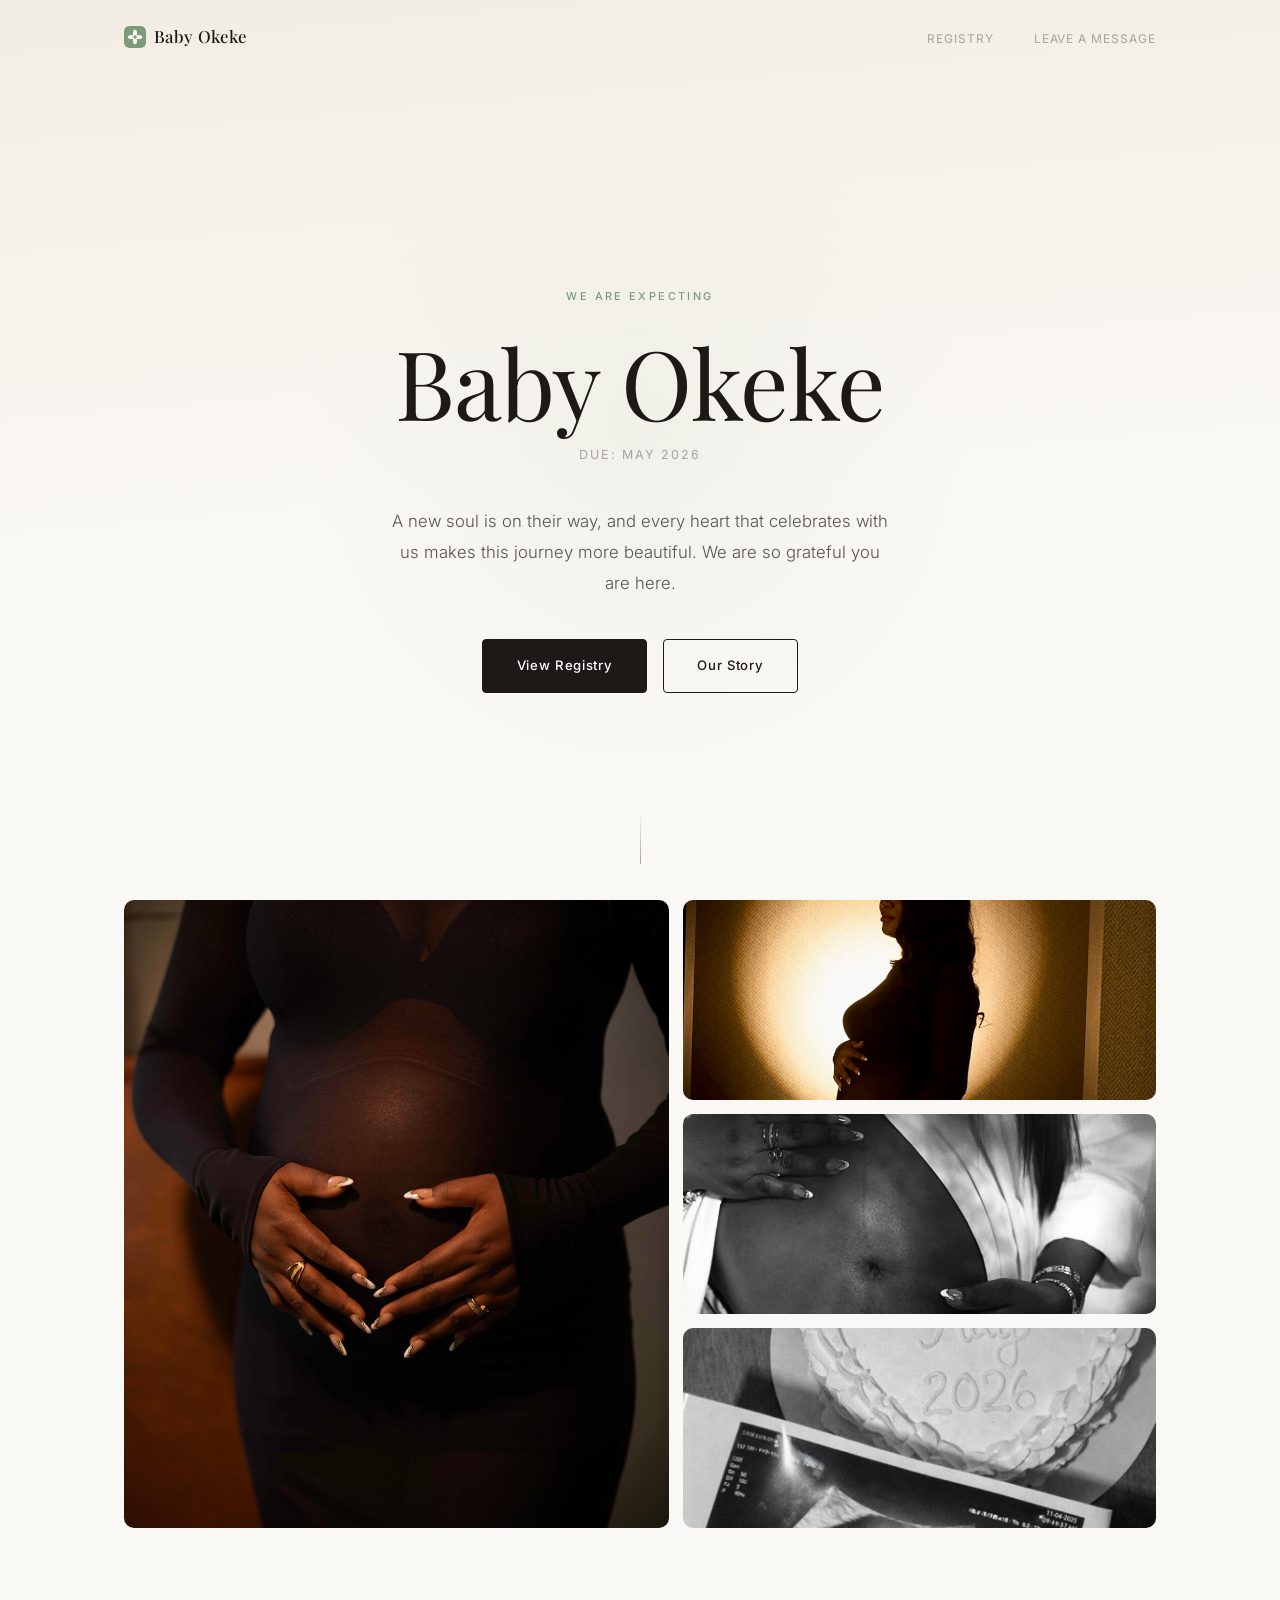
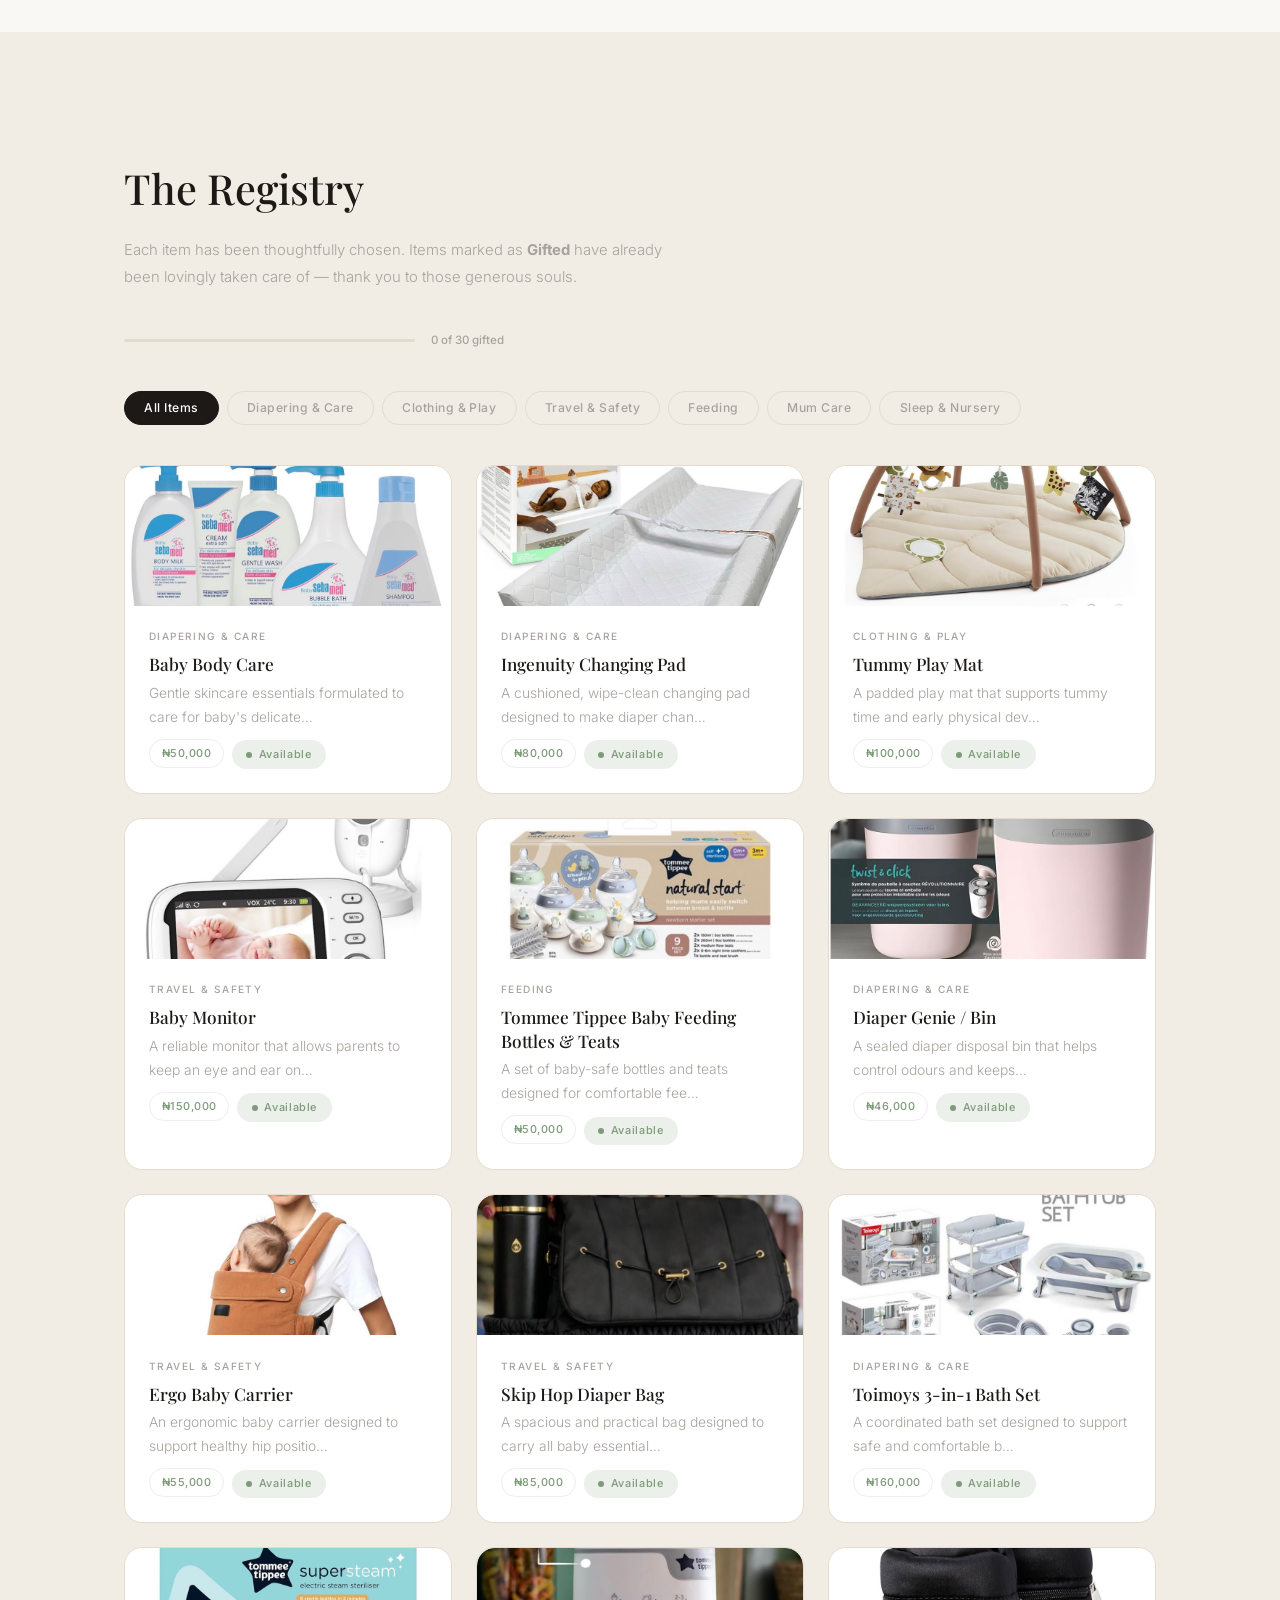
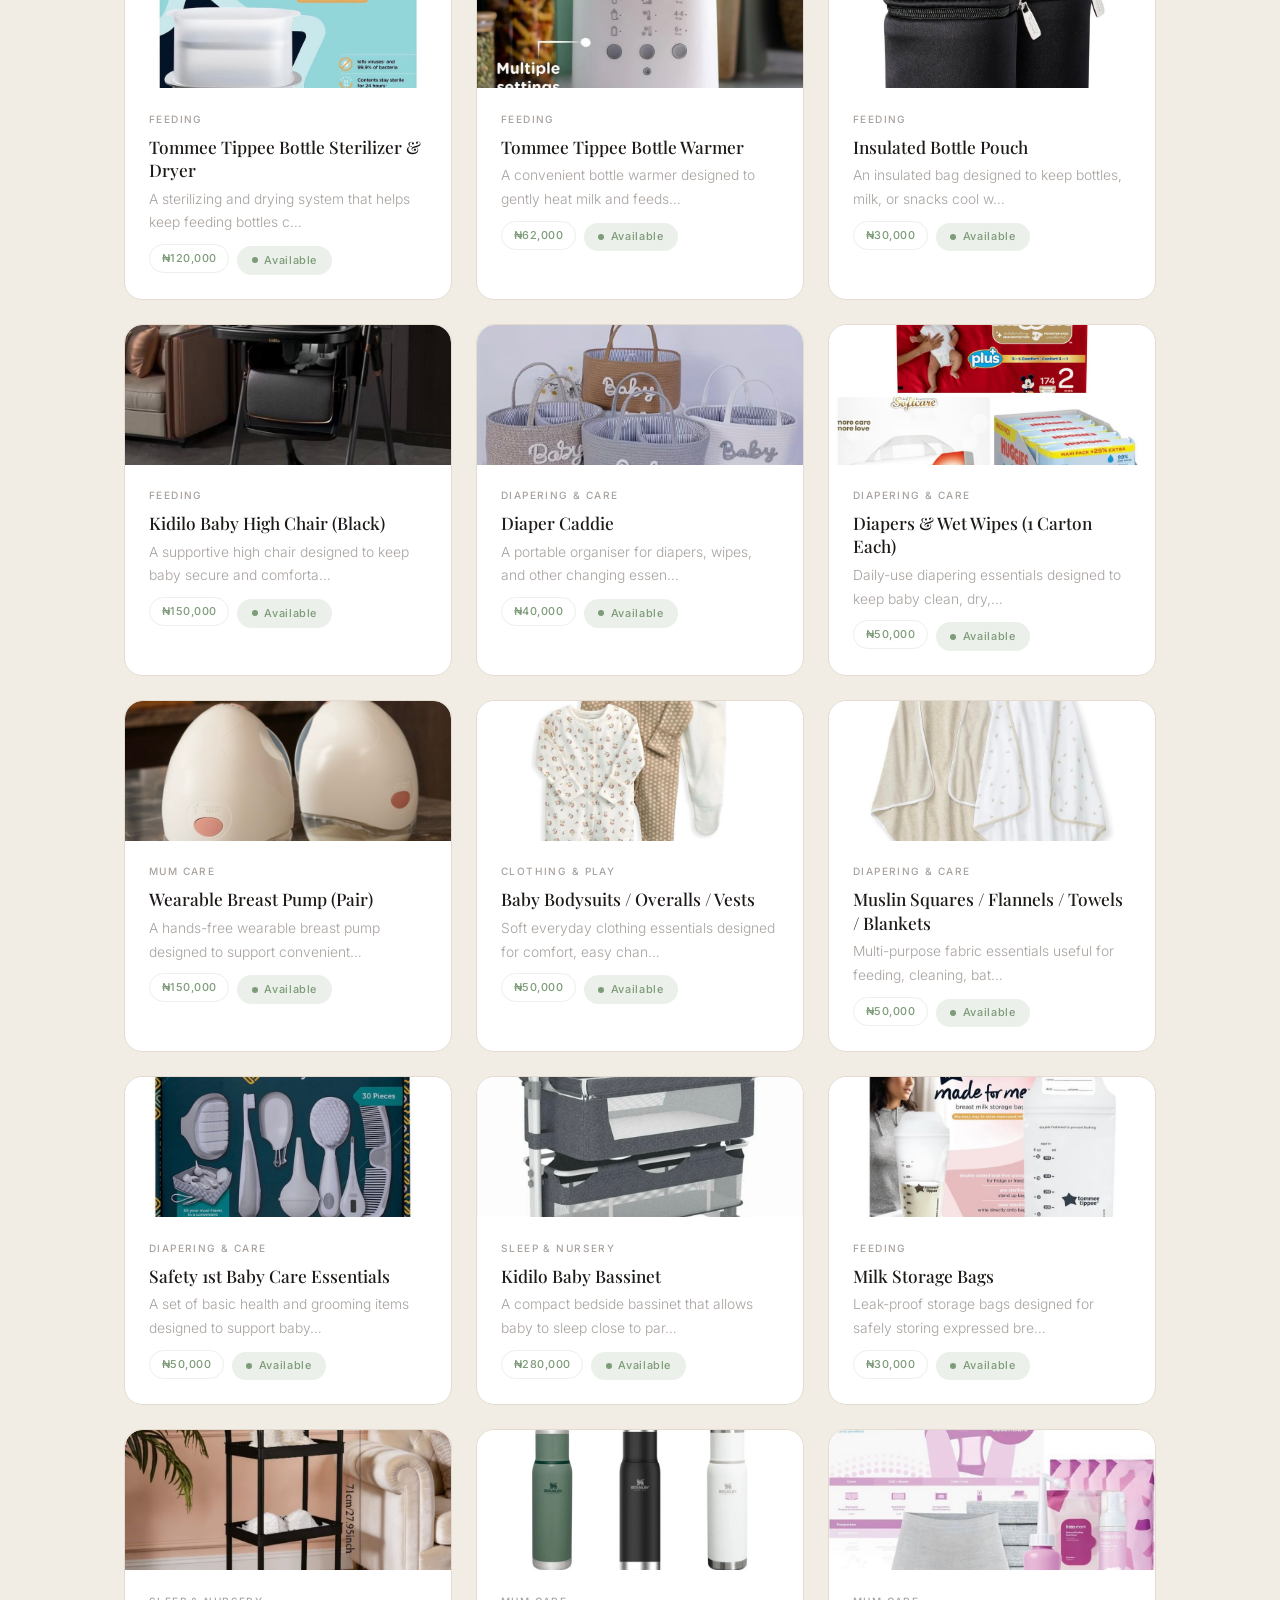
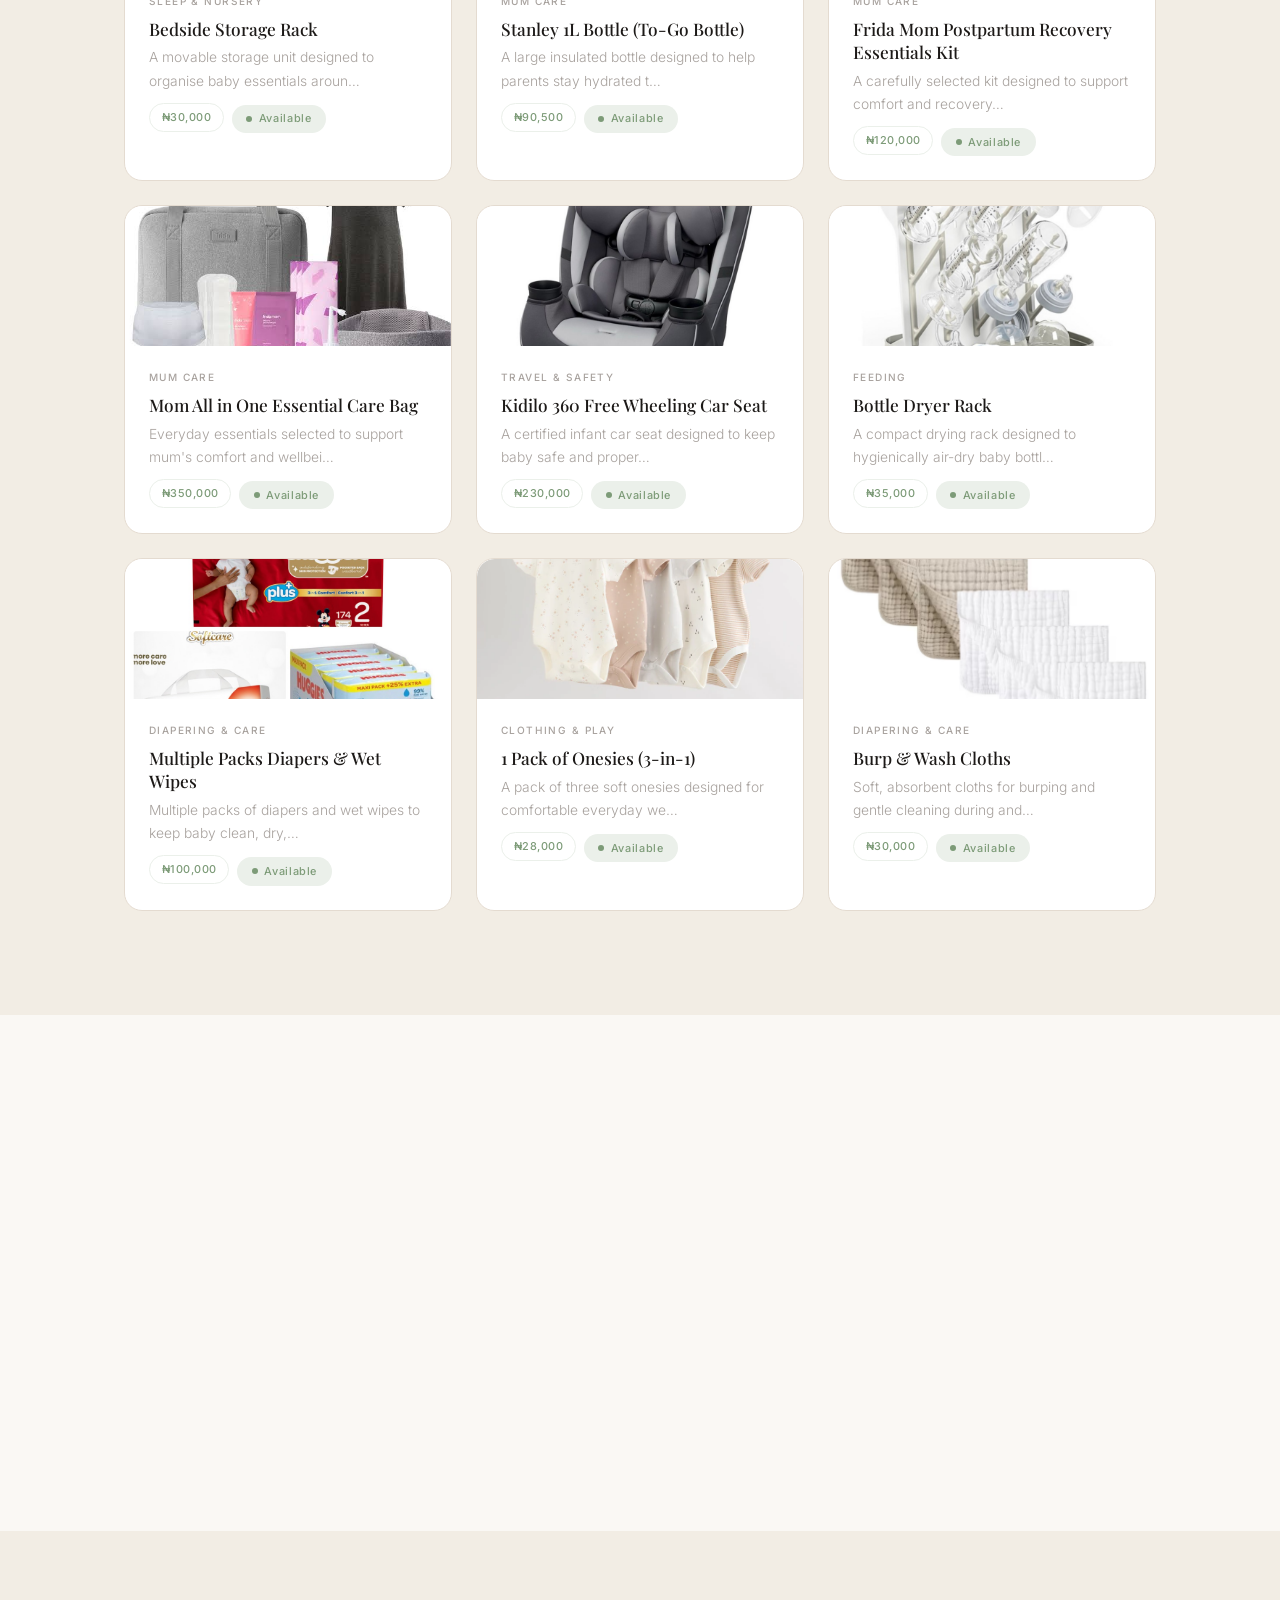
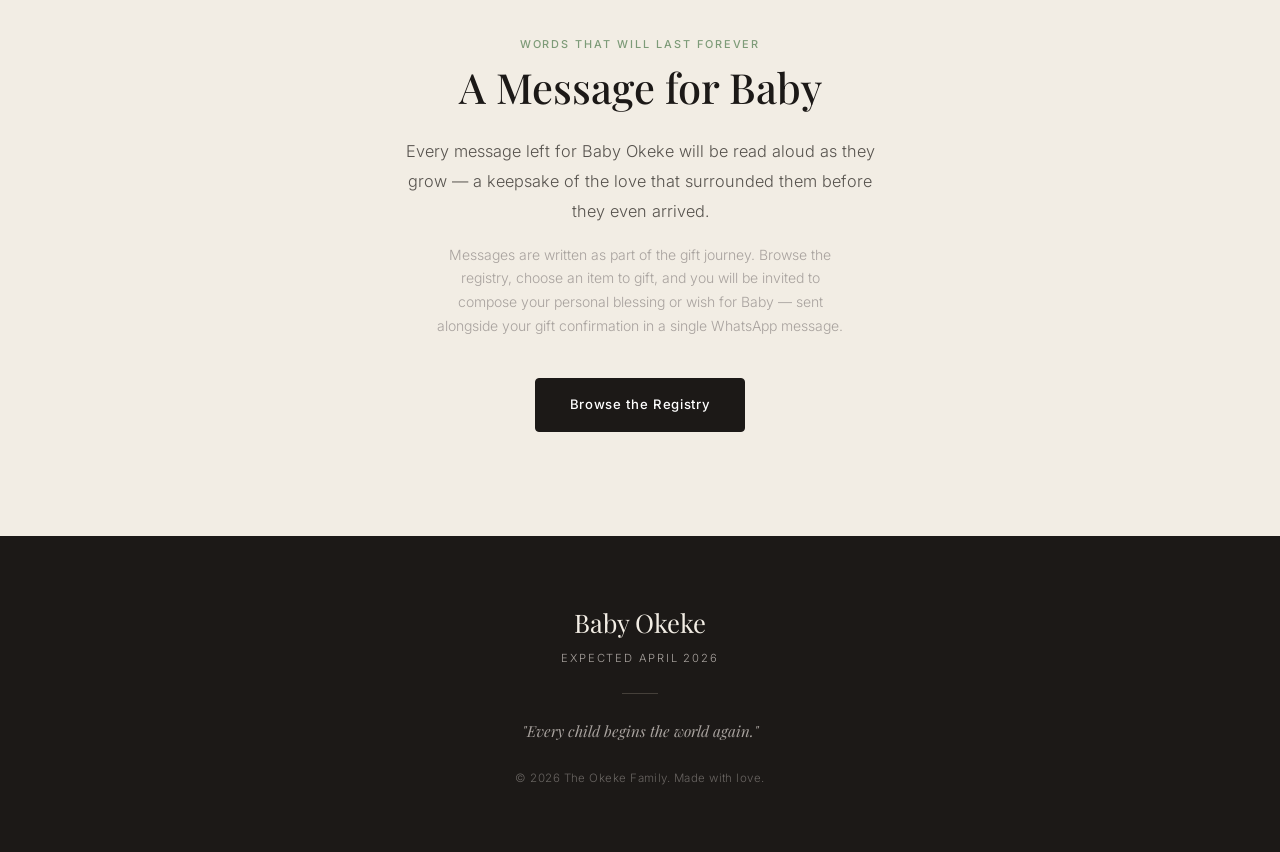
==== commit 1d853e70: "Add lightbox for full-size gallery image viewing - Clicking any gallery photo opens a full-screen li" ====
--- a/index.html
+++ b/index.html
@@ -105,6 +105,7 @@
             loading="eager"
             width="925"
             height="1200"
+            data-lightbox
           />
         </div>
 
@@ -116,6 +117,7 @@
             loading="lazy"
             width="888"
             height="1200"
+            data-lightbox
           />
         </div>
 
@@ -126,6 +128,7 @@
             loading="lazy"
             width="800"
             height="1200"
+            data-lightbox
           />
         </div>
 
@@ -136,6 +139,7 @@
             loading="lazy"
             width="1009"
             height="1200"
+            data-lightbox
           />
         </div>
 
--- a/css/styles.css
+++ b/css/styles.css
@@ -1697,3 +1697,95 @@
 .dialog__char-count.is-near-limit {
   color: #B28B5A;
 }
+
+
+/* ============================================================
+   LIGHTBOX
+   ============================================================ */
+.gallery__item {
+  cursor: zoom-in;
+}
+
+.lightbox {
+  position: fixed;
+  inset: 0;
+  z-index: 9000;
+  background: rgba(0, 0, 0, 0.92);
+  display: flex;
+  align-items: center;
+  justify-content: center;
+  opacity: 0;
+  transition: opacity 0.25s ease;
+  padding: 1rem;
+}
+
+.lightbox:not([hidden]) {
+  opacity: 1;
+}
+
+/* Keep hidden but allow transition out */
+.lightbox[hidden] {
+  display: flex !important;
+  pointer-events: none;
+  opacity: 0;
+}
+
+.lightbox__img {
+  max-width: min(90vw, 560px);
+  max-height: 90dvh;
+  width: auto;
+  height: auto;
+  border-radius: var(--r-md);
+  box-shadow: 0 24px 80px rgba(0, 0, 0, 0.6);
+  object-fit: contain;
+  transition: transform 0.25s ease, opacity 0.2s ease;
+}
+
+.lightbox__close {
+  position: absolute;
+  top: 1.25rem;
+  right: 1.25rem;
+  background: rgba(255, 255, 255, 0.12);
+  border: none;
+  color: #fff;
+  width: 2.5rem;
+  height: 2.5rem;
+  border-radius: 50%;
+  display: flex;
+  align-items: center;
+  justify-content: center;
+  cursor: pointer;
+  transition: background 0.2s;
+  z-index: 1;
+}
+
+.lightbox__close:hover {
+  background: rgba(255, 255, 255, 0.25);
+}
+
+.lightbox__prev,
+.lightbox__next {
+  position: absolute;
+  top: 50%;
+  transform: translateY(-50%);
+  background: rgba(255, 255, 255, 0.12);
+  border: none;
+  color: #fff;
+  width: 2.75rem;
+  height: 2.75rem;
+  border-radius: 50%;
+  display: flex;
+  align-items: center;
+  justify-content: center;
+  cursor: pointer;
+  transition: background 0.2s;
+  z-index: 1;
+}
+
+.lightbox__prev { left: 1.25rem; }
+.lightbox__next { right: 1.25rem; }
+
+.lightbox__prev:hover,
+.lightbox__next:hover {
+  background: rgba(255, 255, 255, 0.25);
+}
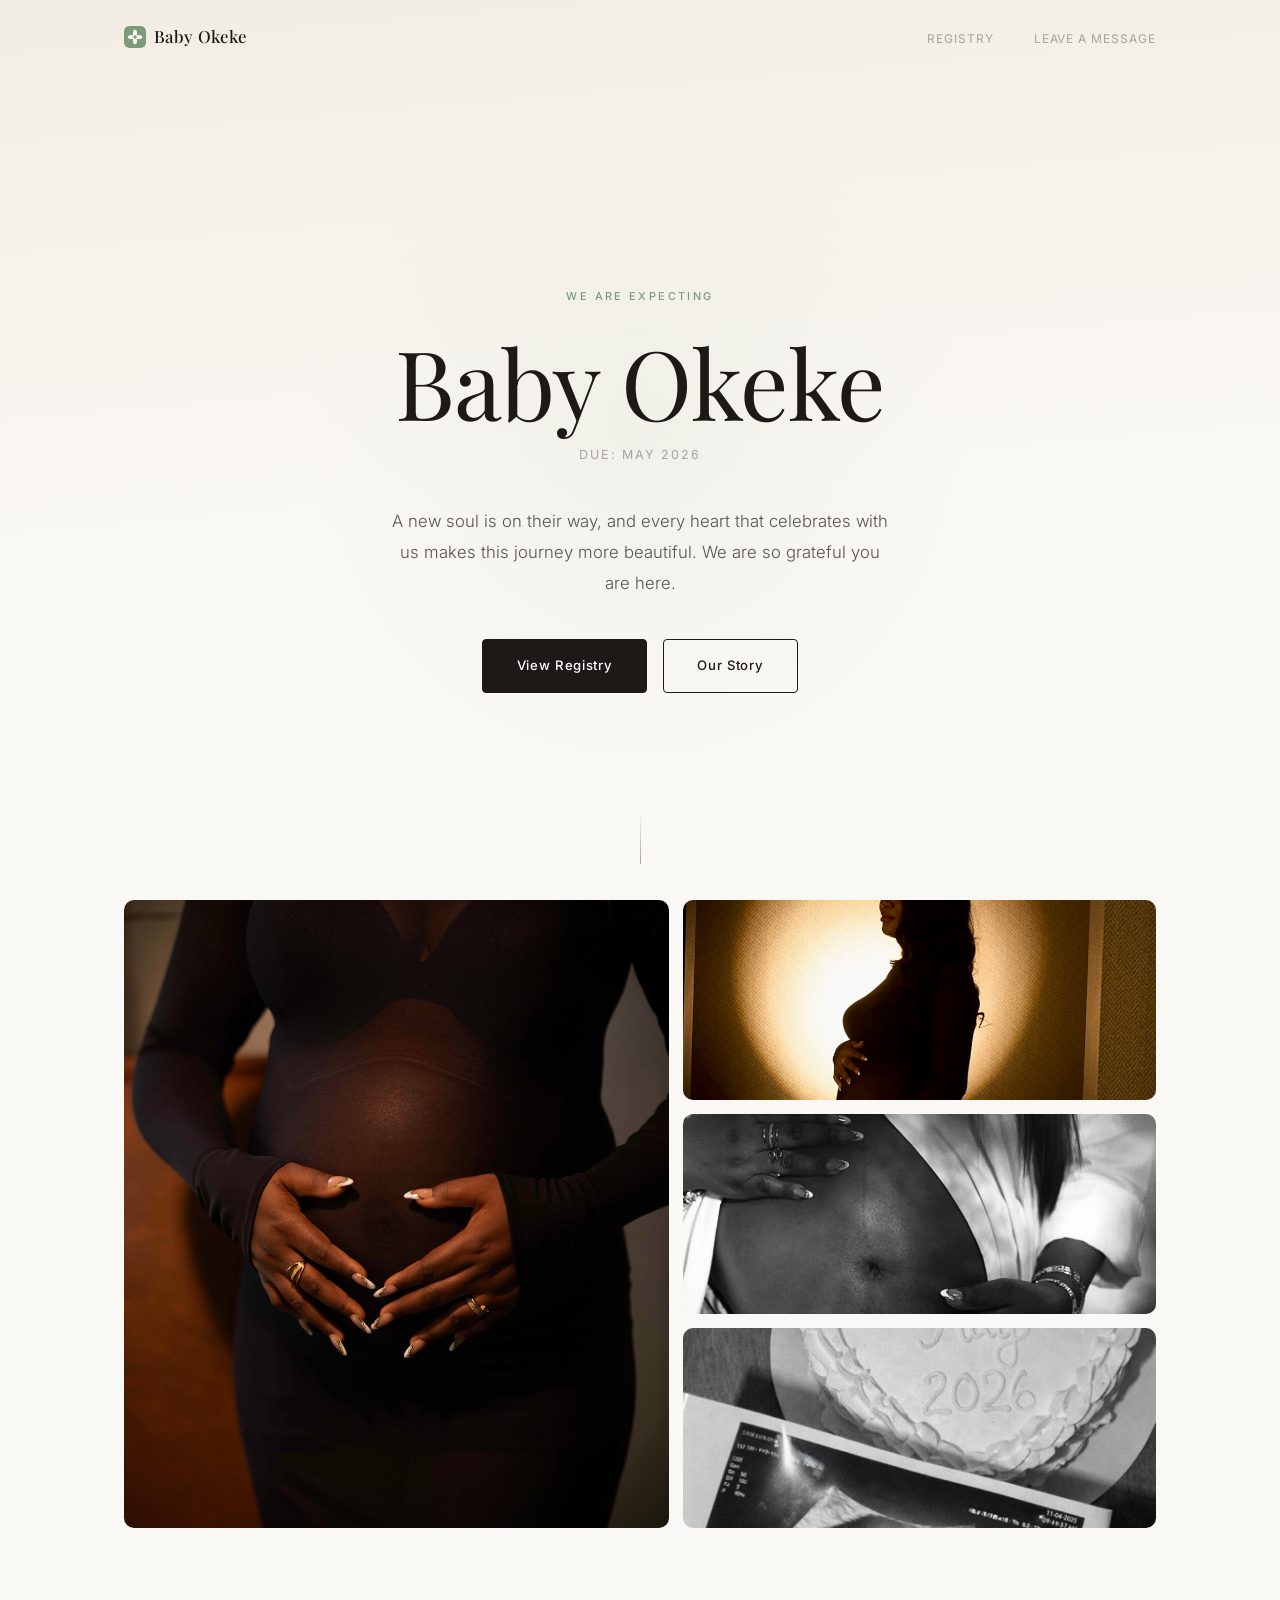
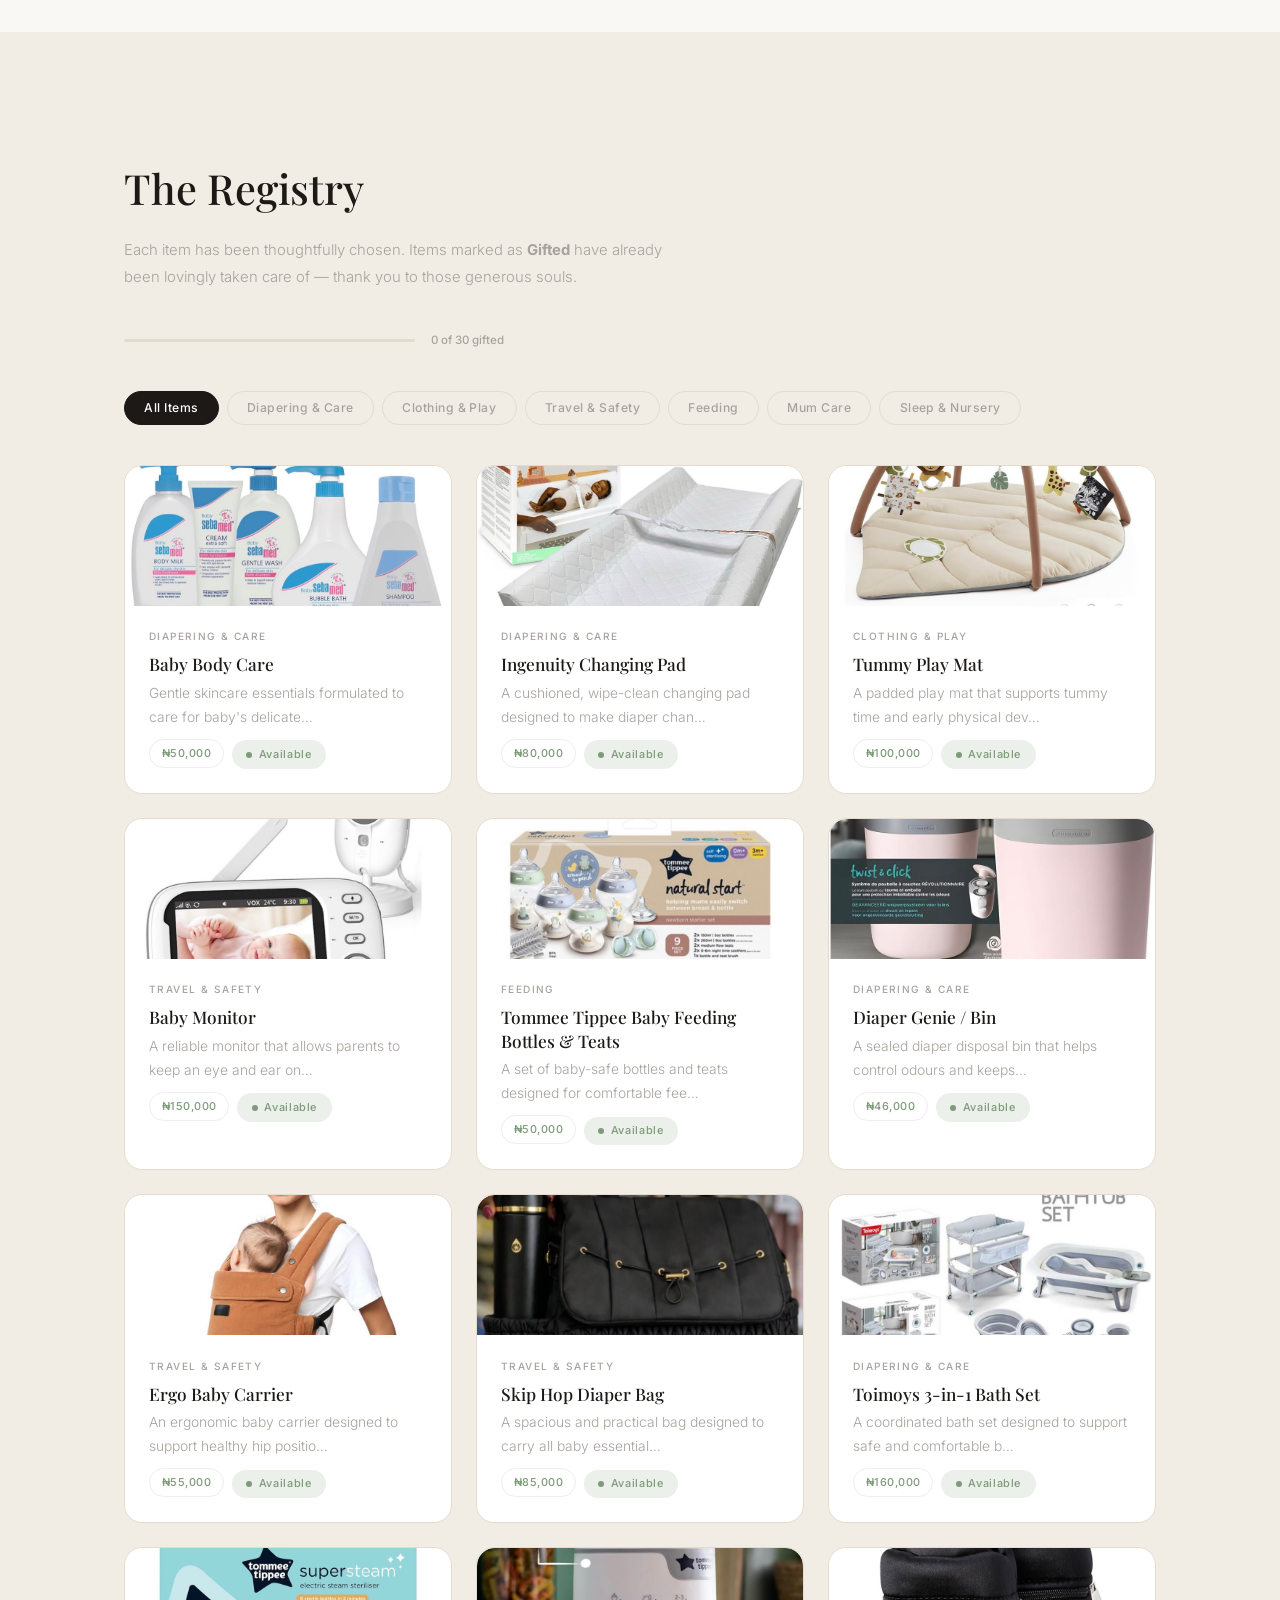
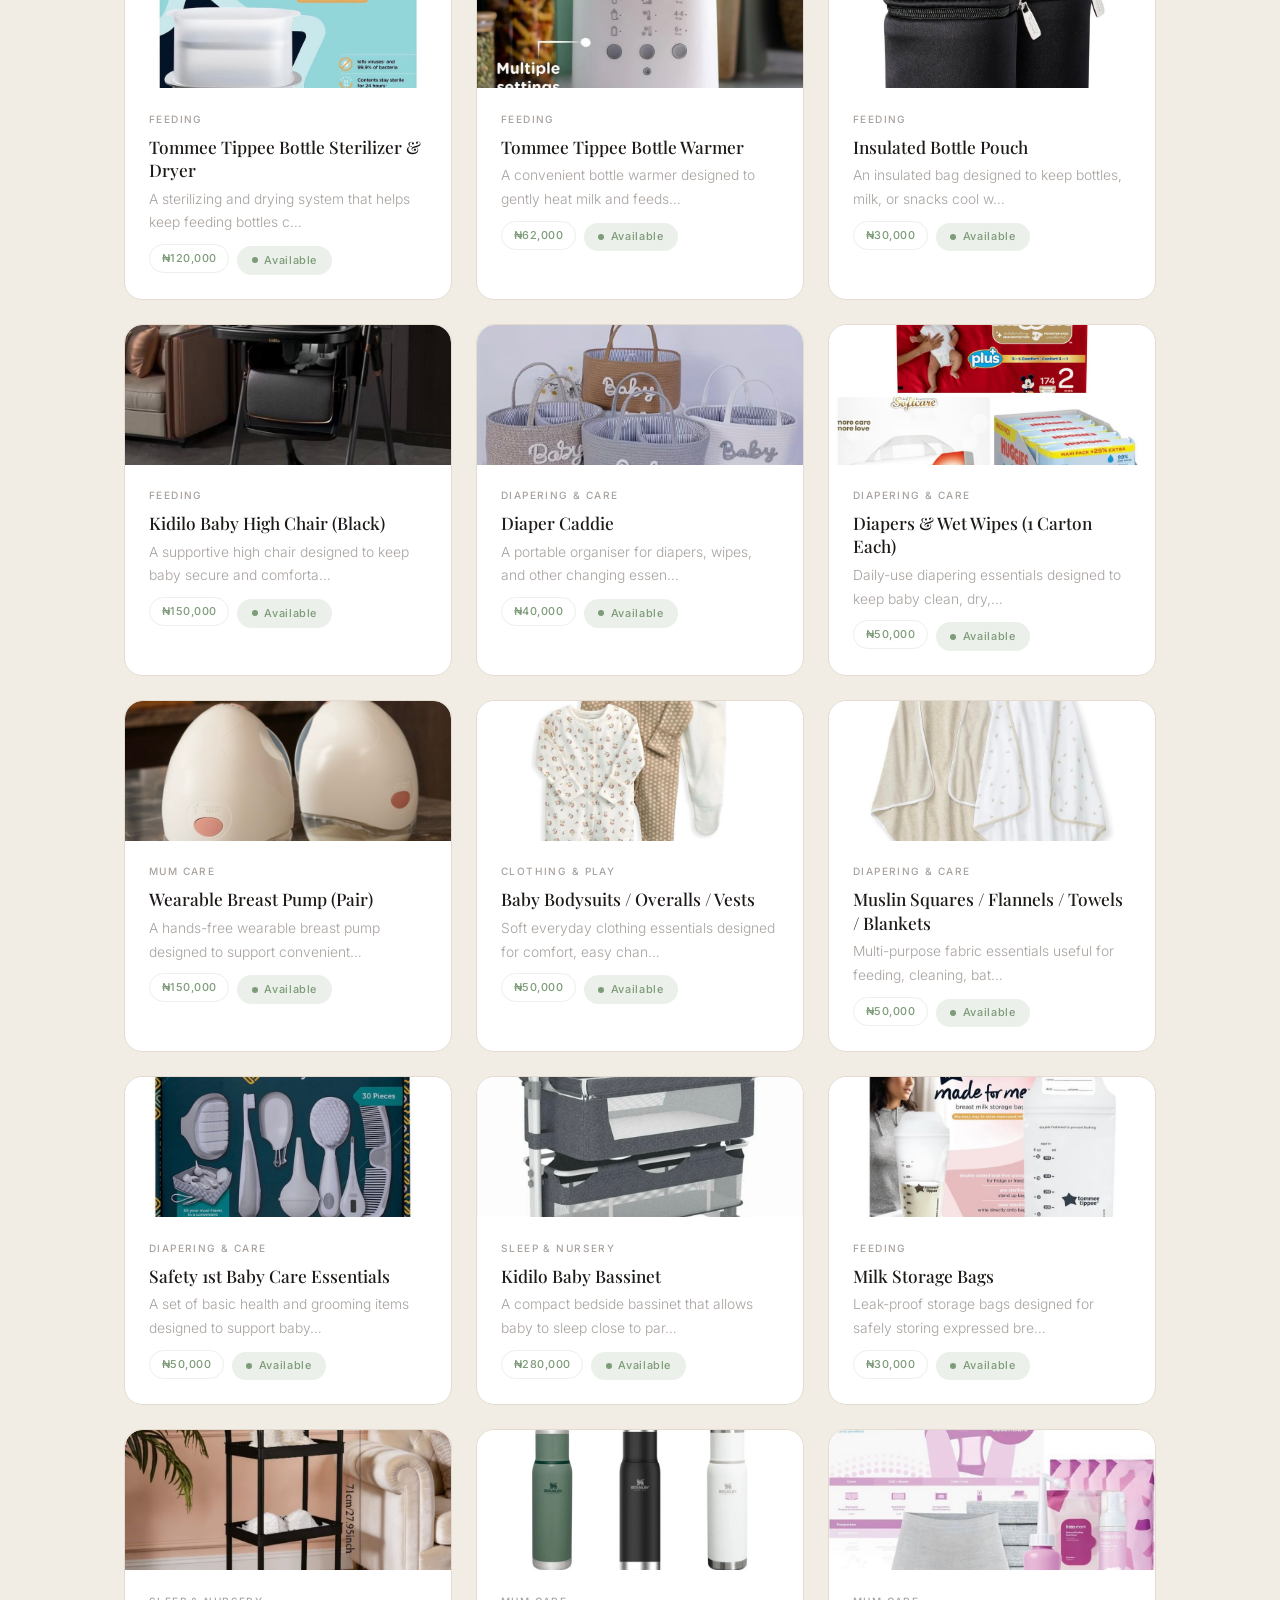
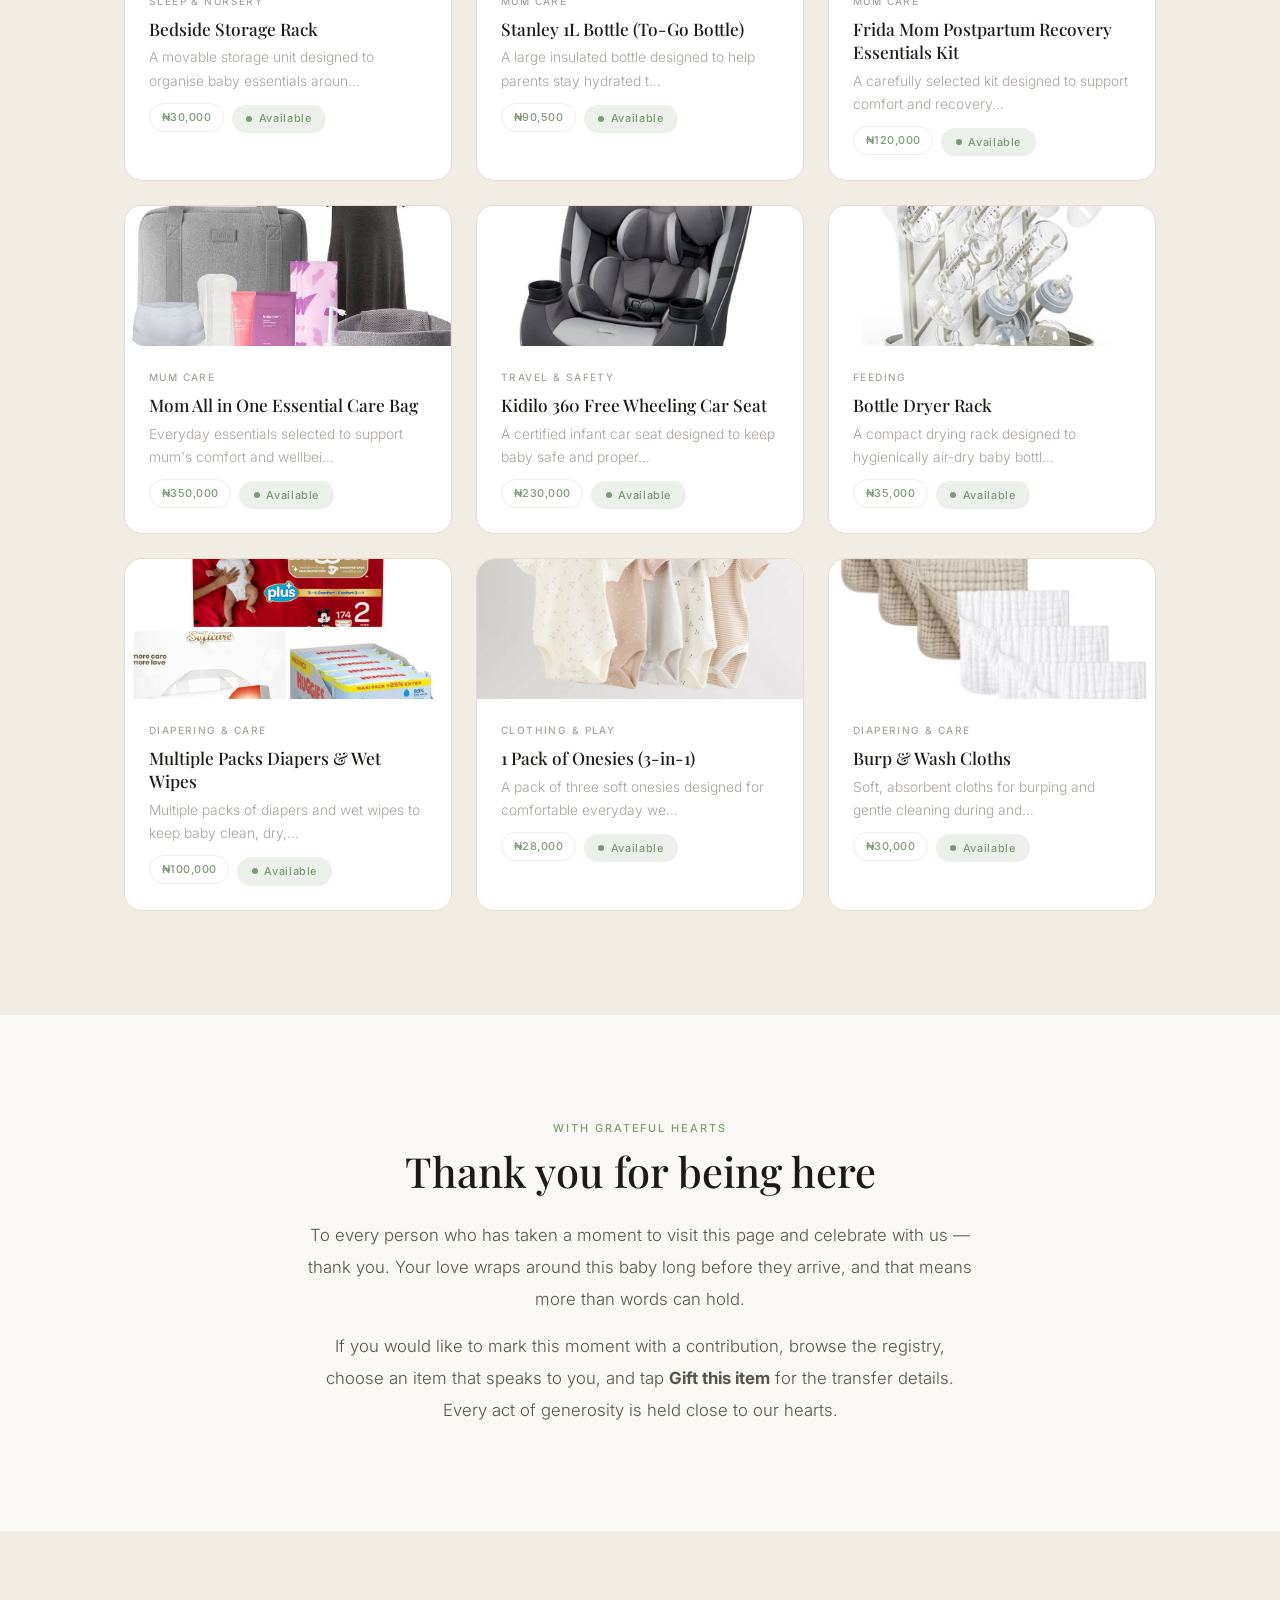
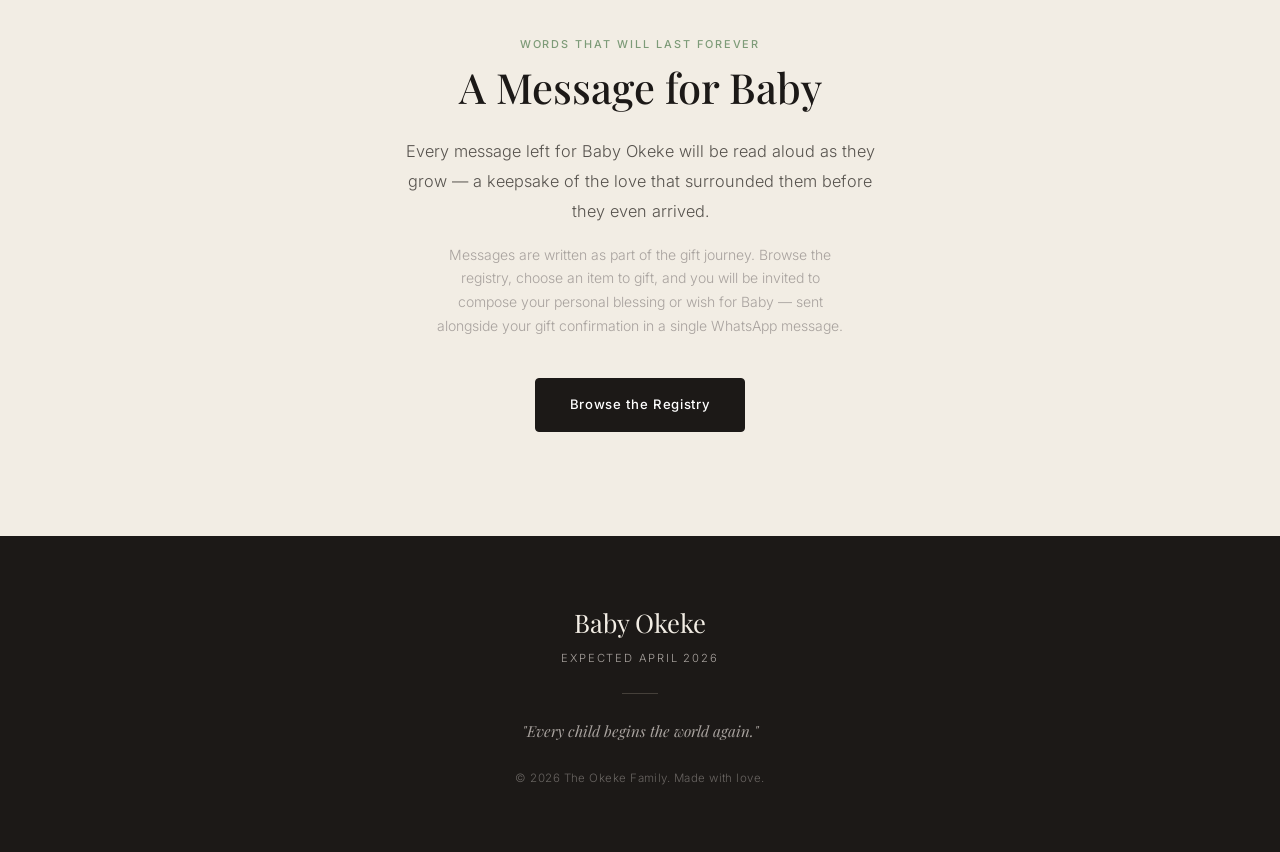
==== commit 2d83ae85: "Use ify-3 as OG share image" ====
--- a/index.html
+++ b/index.html
@@ -13,7 +13,7 @@
   <meta property="og:type"        content="website" />
   <meta property="og:title"       content="Baby Okeke — Registry &amp; Gifts" />
   <meta property="og:description" content="We are expecting. Browse our registry and celebrate with us." />
-  <meta property="og:image"       content="https://images.unsplash.com/photo-1579991039446-55d26fa276ce?w=1200&q=80" />
+  <meta property="og:image"       content="https://mylittlestarwish.com/img/ify/ify-3.jpg" />
 
   <!-- Fonts: Playfair Display (serif headings) + Inter (sans body) -->
   <link rel="preconnect" href="https://fonts.googleapis.com" />
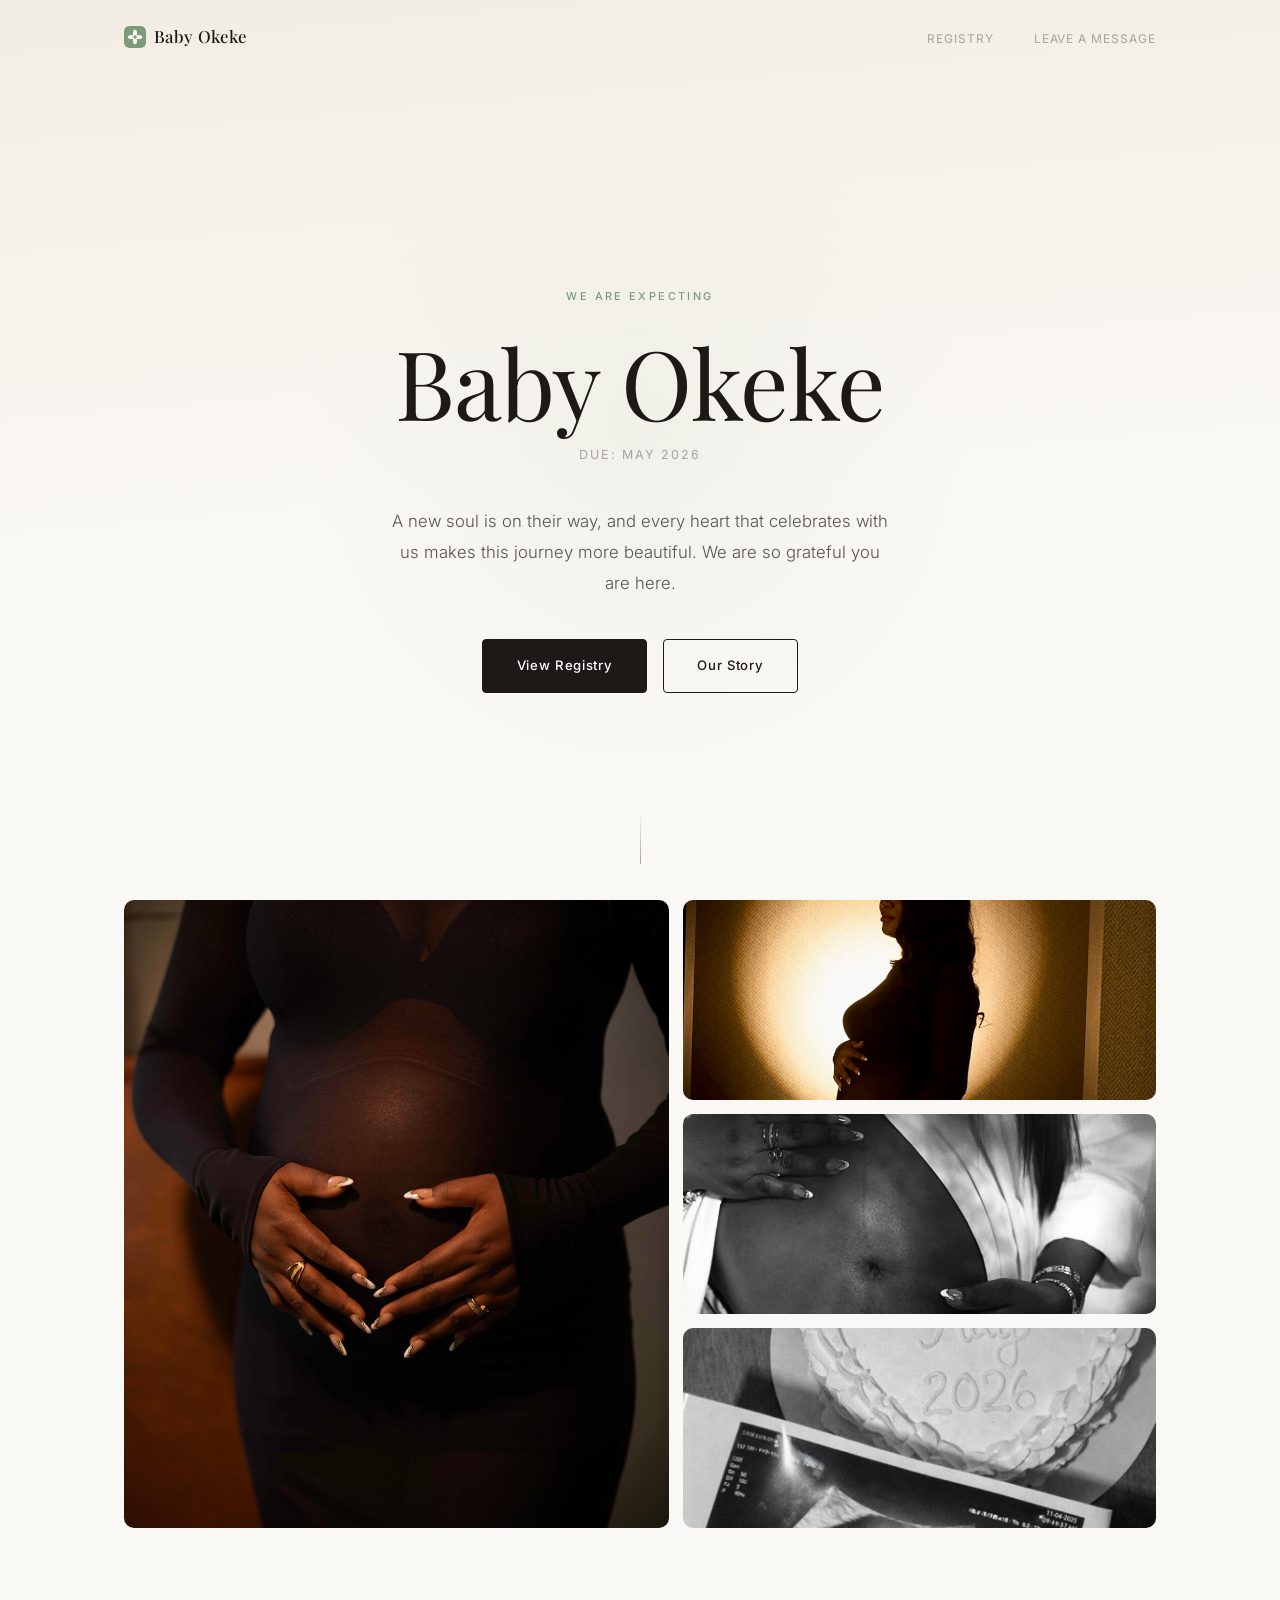
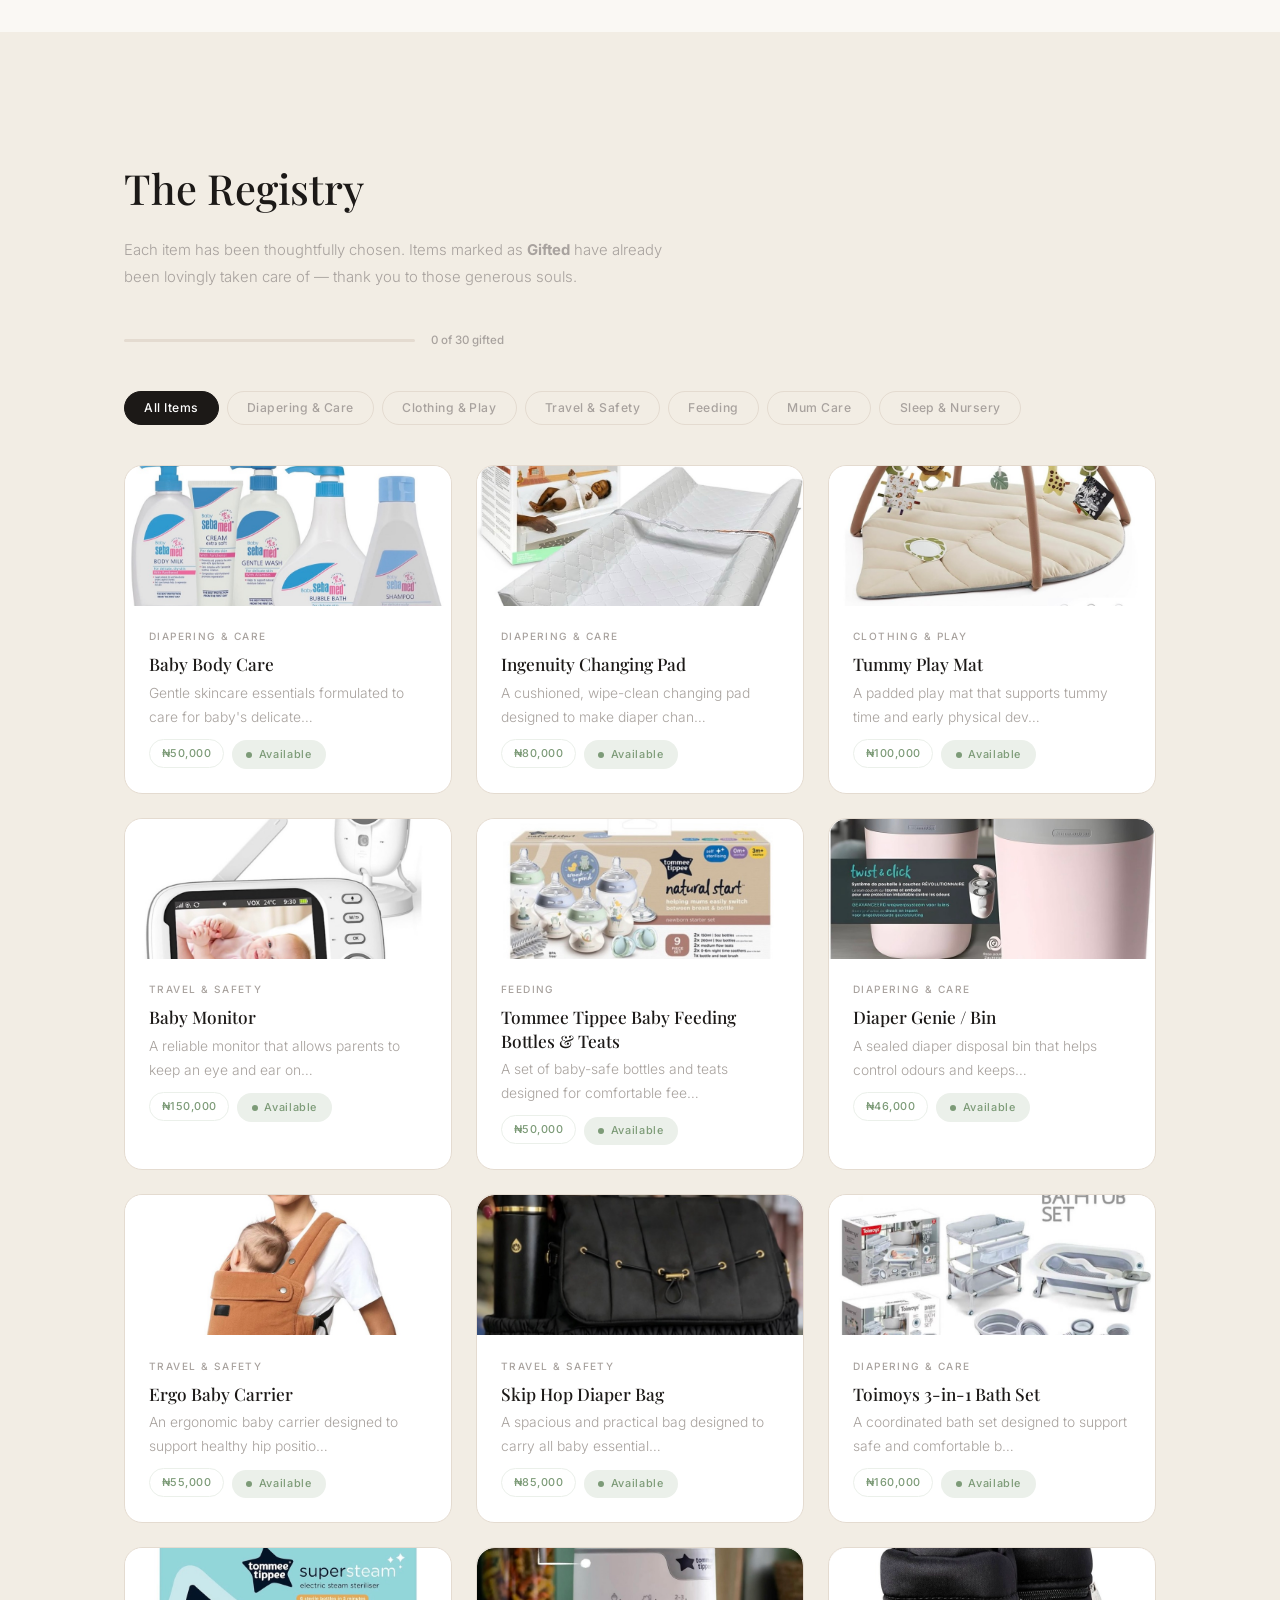
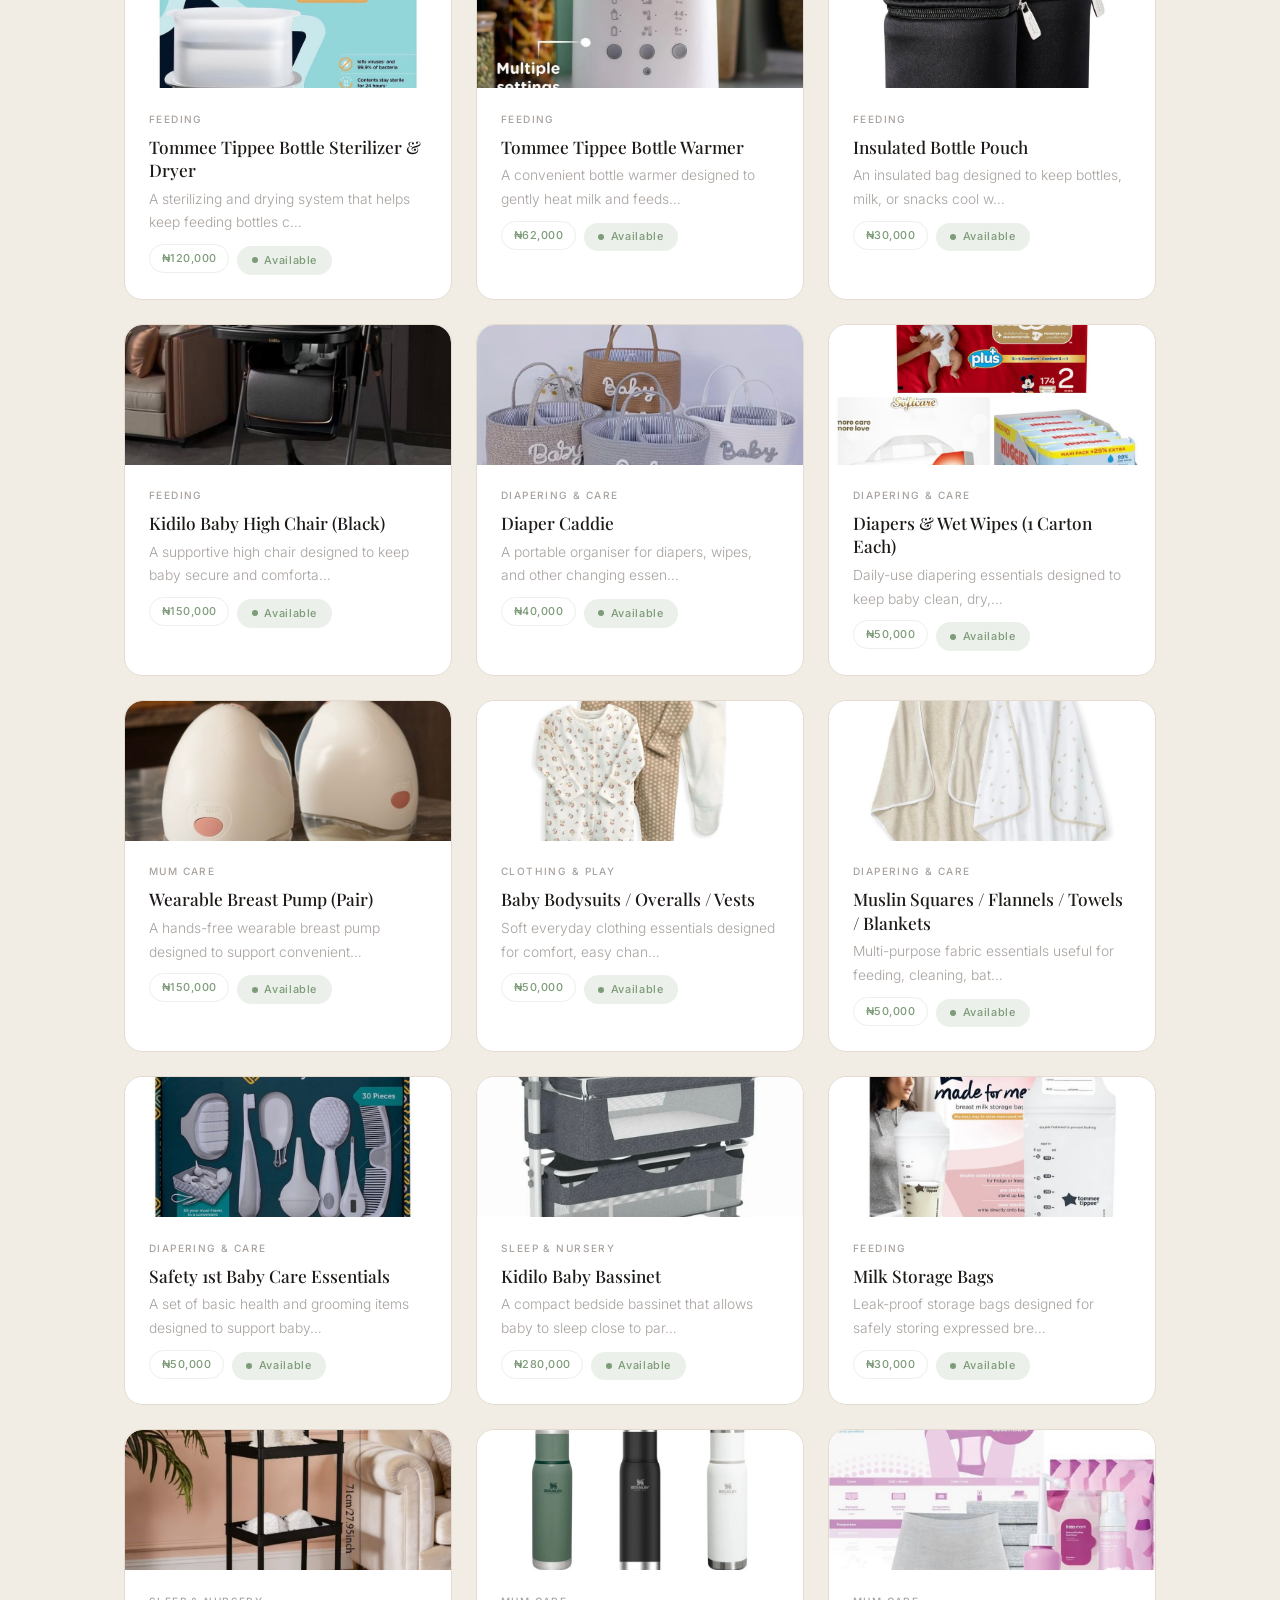
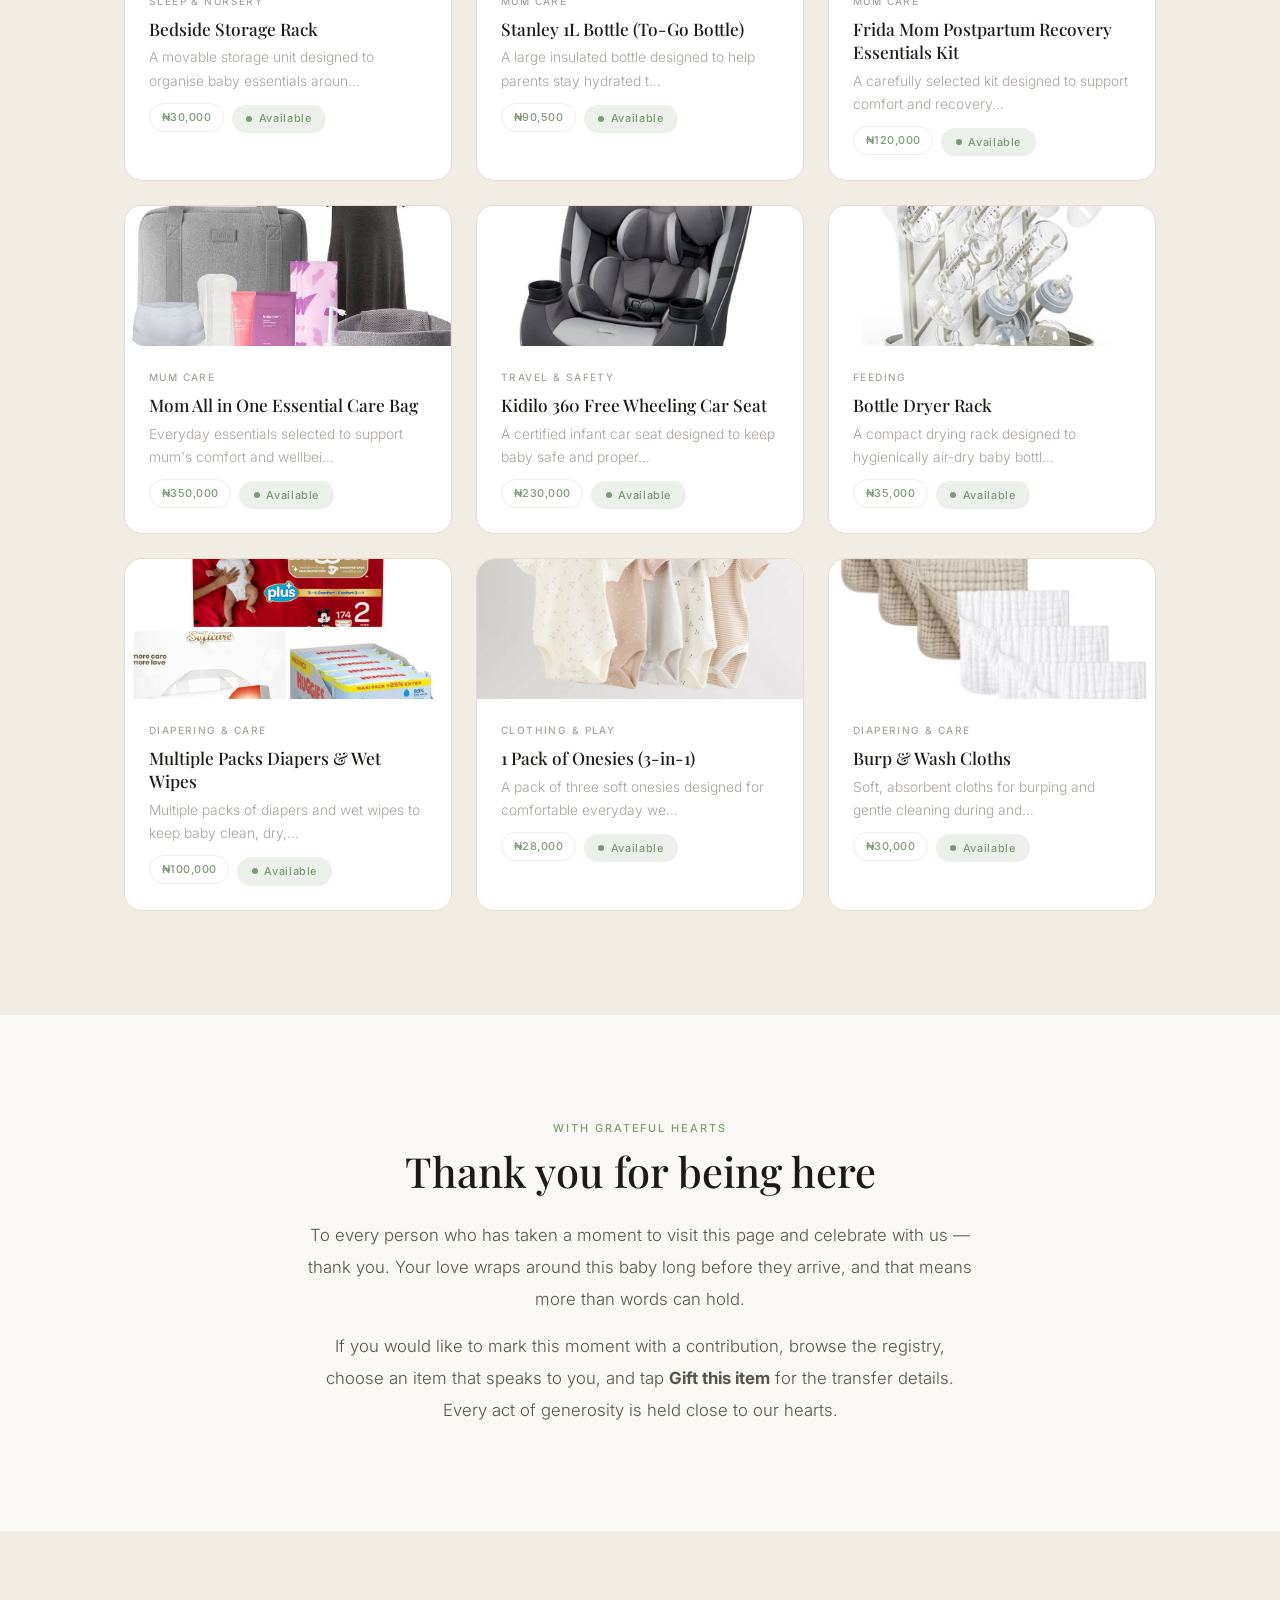
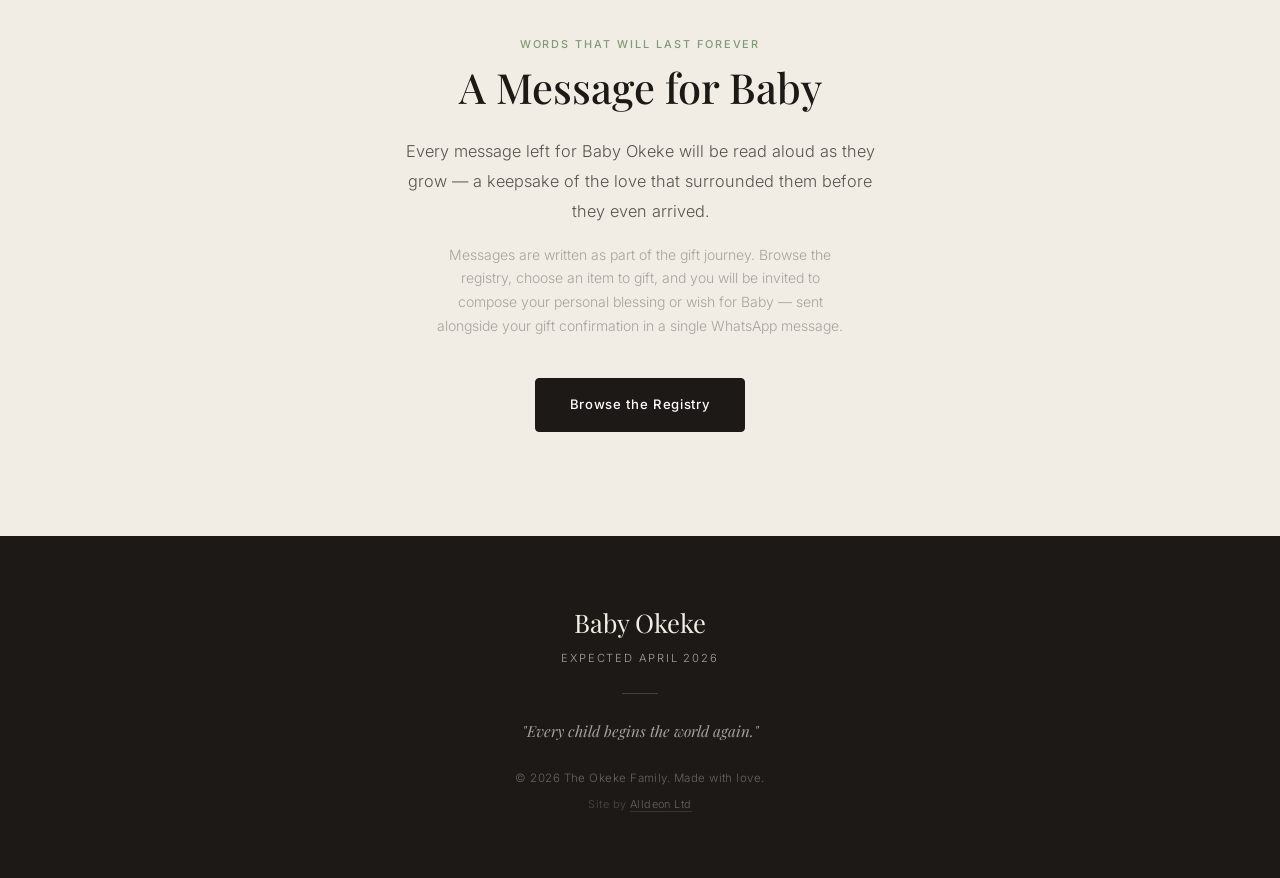
==== commit eb157f7a: "Add Alldeon Ltd credit to footer" ====
--- a/index.html
+++ b/index.html
@@ -276,6 +276,7 @@
       <div class="footer__divider" aria-hidden="true"></div>
       <p class="footer__quote">"Every child begins the world again."</p>
       <p class="footer__copy">&copy; 2026 The Okeke Family. Made with love.</p>
+      <p class="footer__built">Site by <a href="https://www.alldeon.com" target="_blank" rel="noopener noreferrer">Alldeon Ltd</a></p>
     </div>
   </footer>
 
--- a/css/styles.css
+++ b/css/styles.css
@@ -893,6 +893,25 @@
   letter-spacing: 0.04em;
 }
 
+.footer__built {
+  font-size: 0.68rem;
+  color: rgba(168, 162, 158, 0.35);
+  letter-spacing: 0.04em;
+  margin-top: 0.4rem;
+}
+
+.footer__built a {
+  color: rgba(168, 162, 158, 0.55);
+  text-decoration: none;
+  border-bottom: 1px solid rgba(168, 162, 158, 0.2);
+  transition: color 0.2s, border-color 0.2s;
+}
+
+.footer__built a:hover {
+  color: var(--clr-surface);
+  border-color: rgba(232, 218, 200, 0.5);
+}
+
 
 /* ============================================================
    15. ANIMATIONS & SCROLL REVEAL
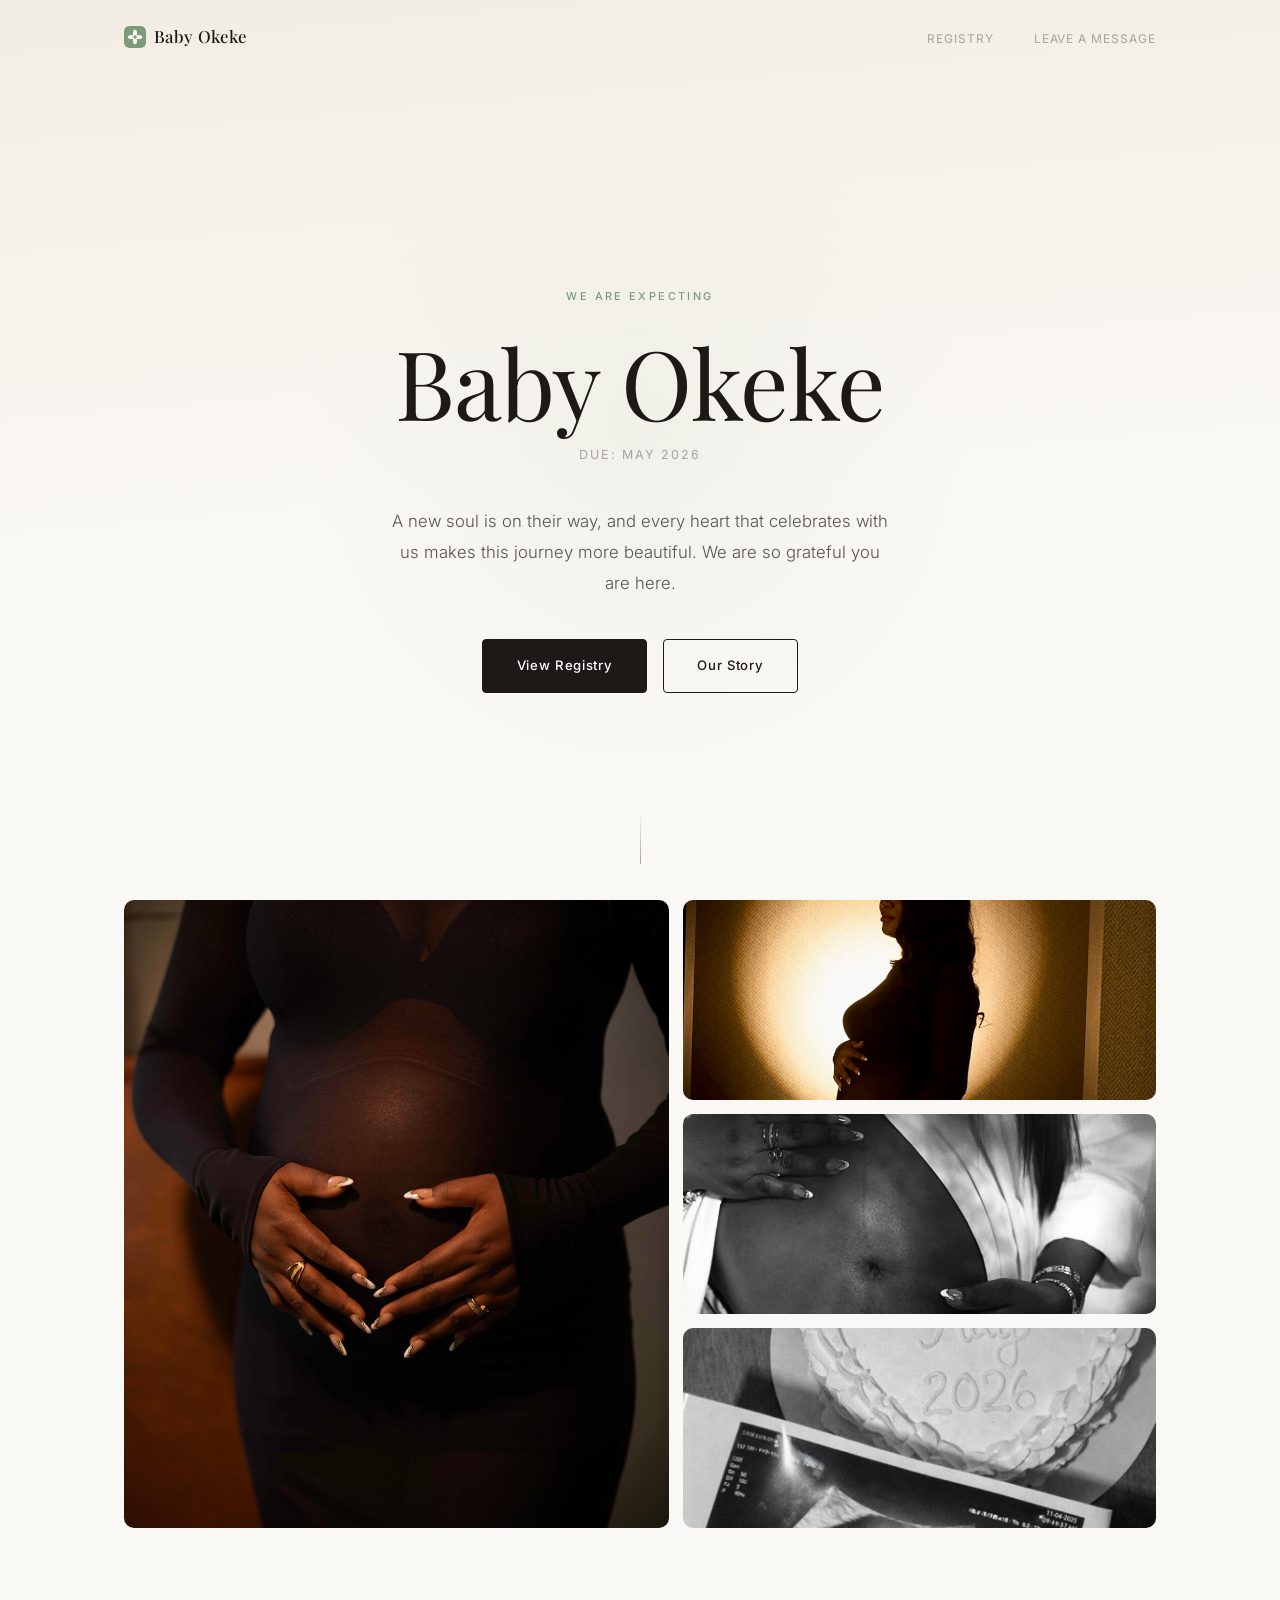
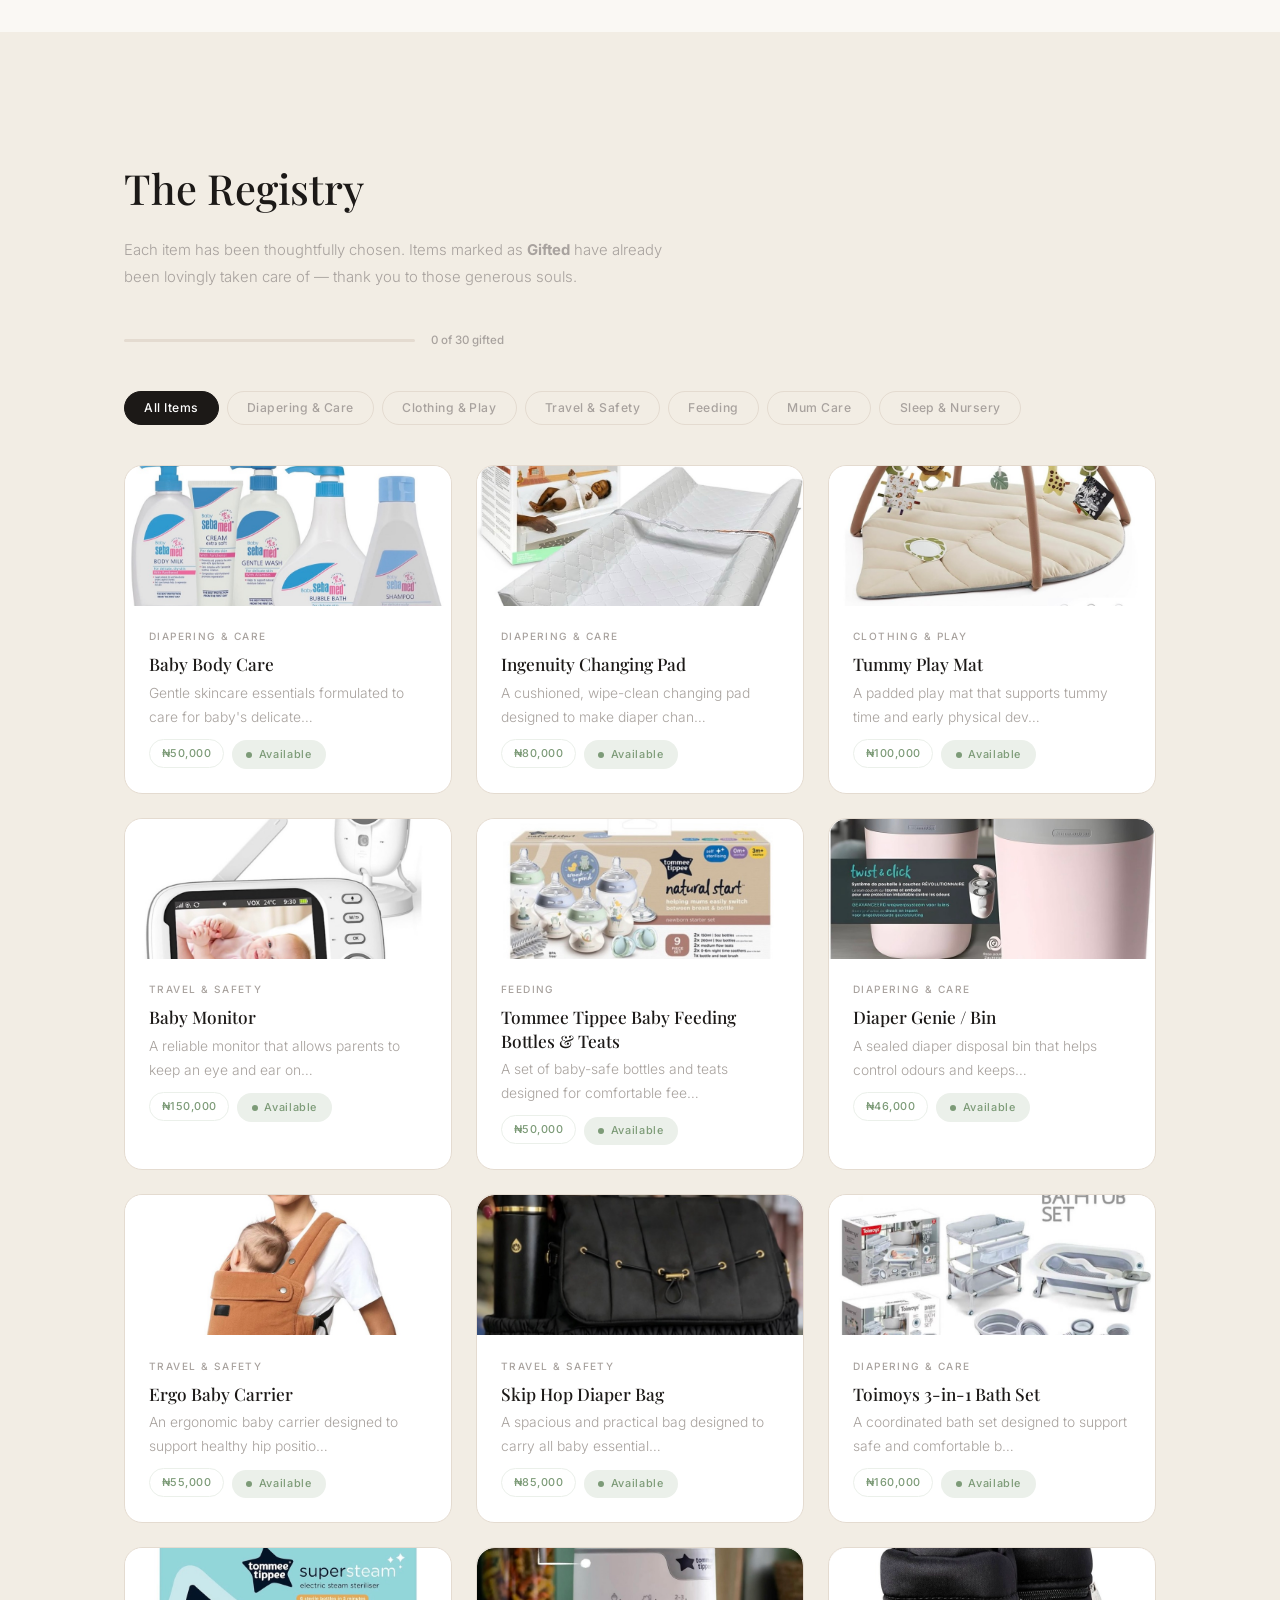
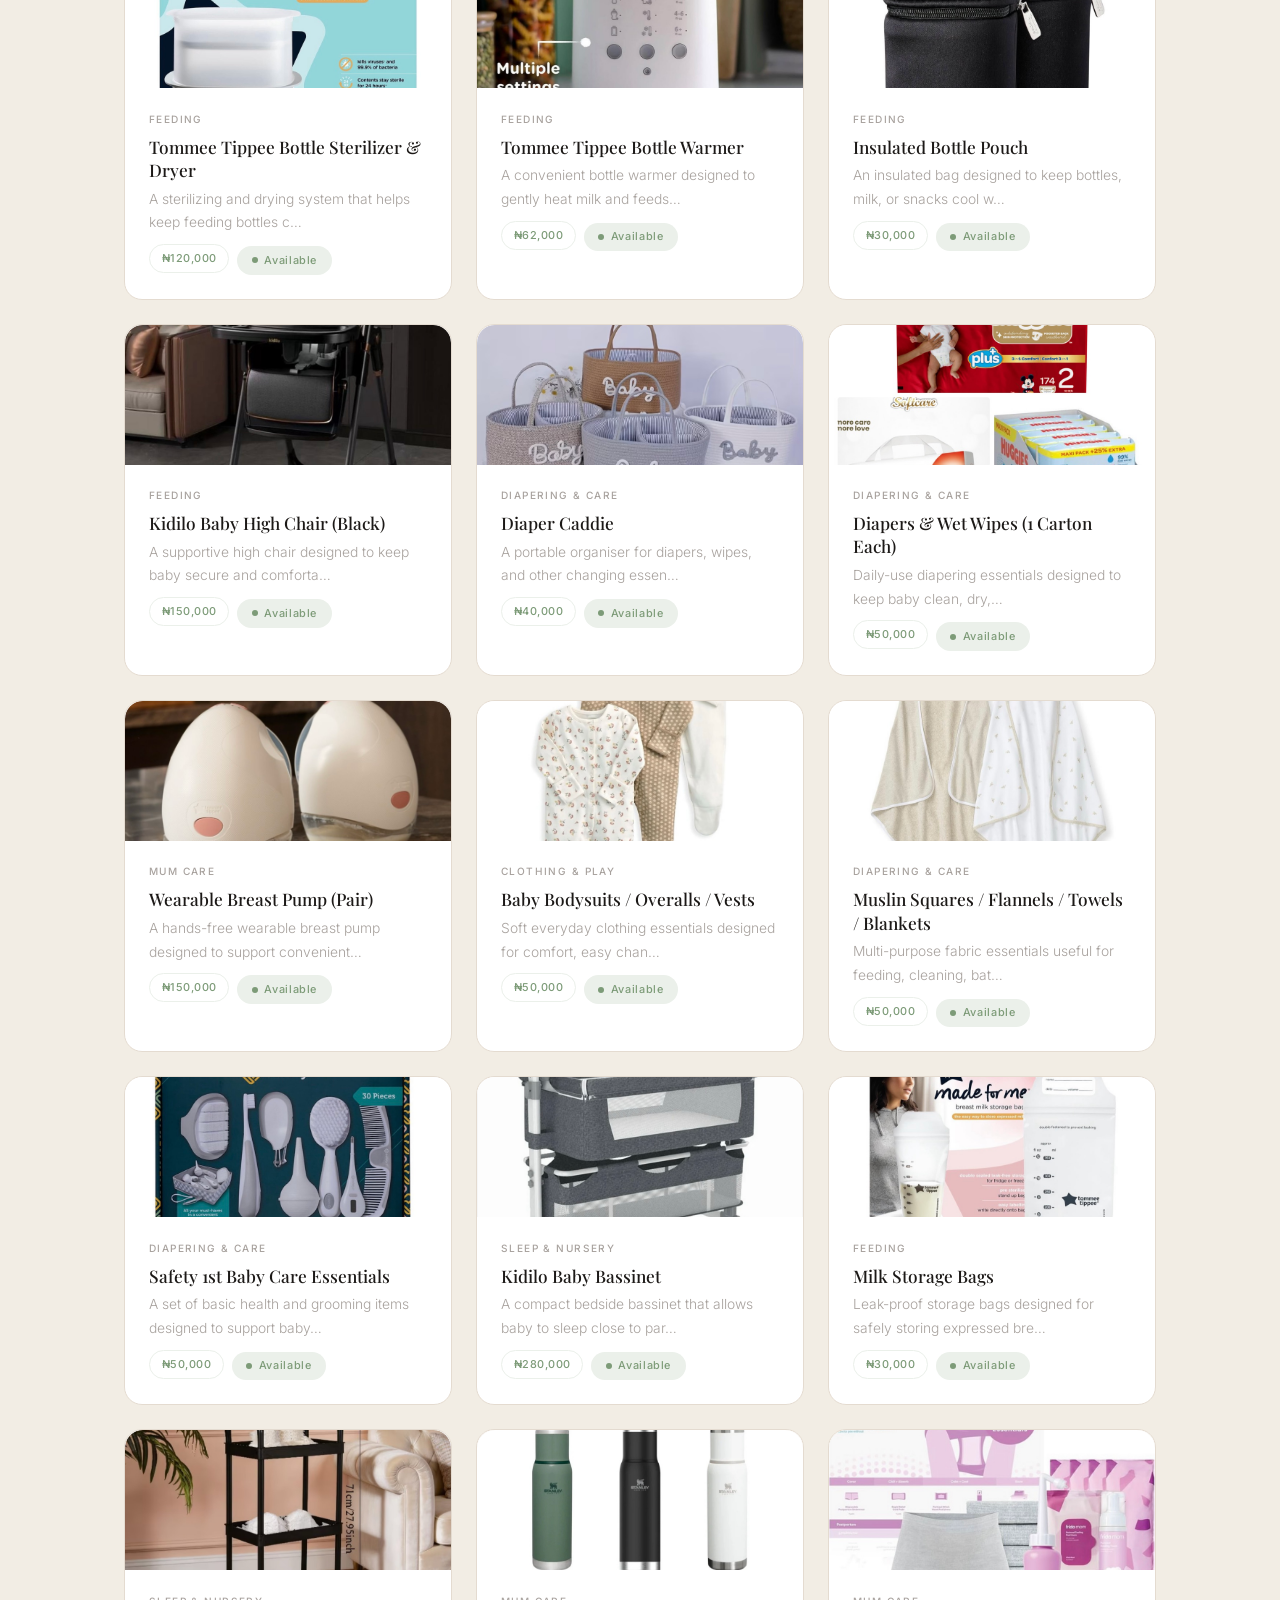
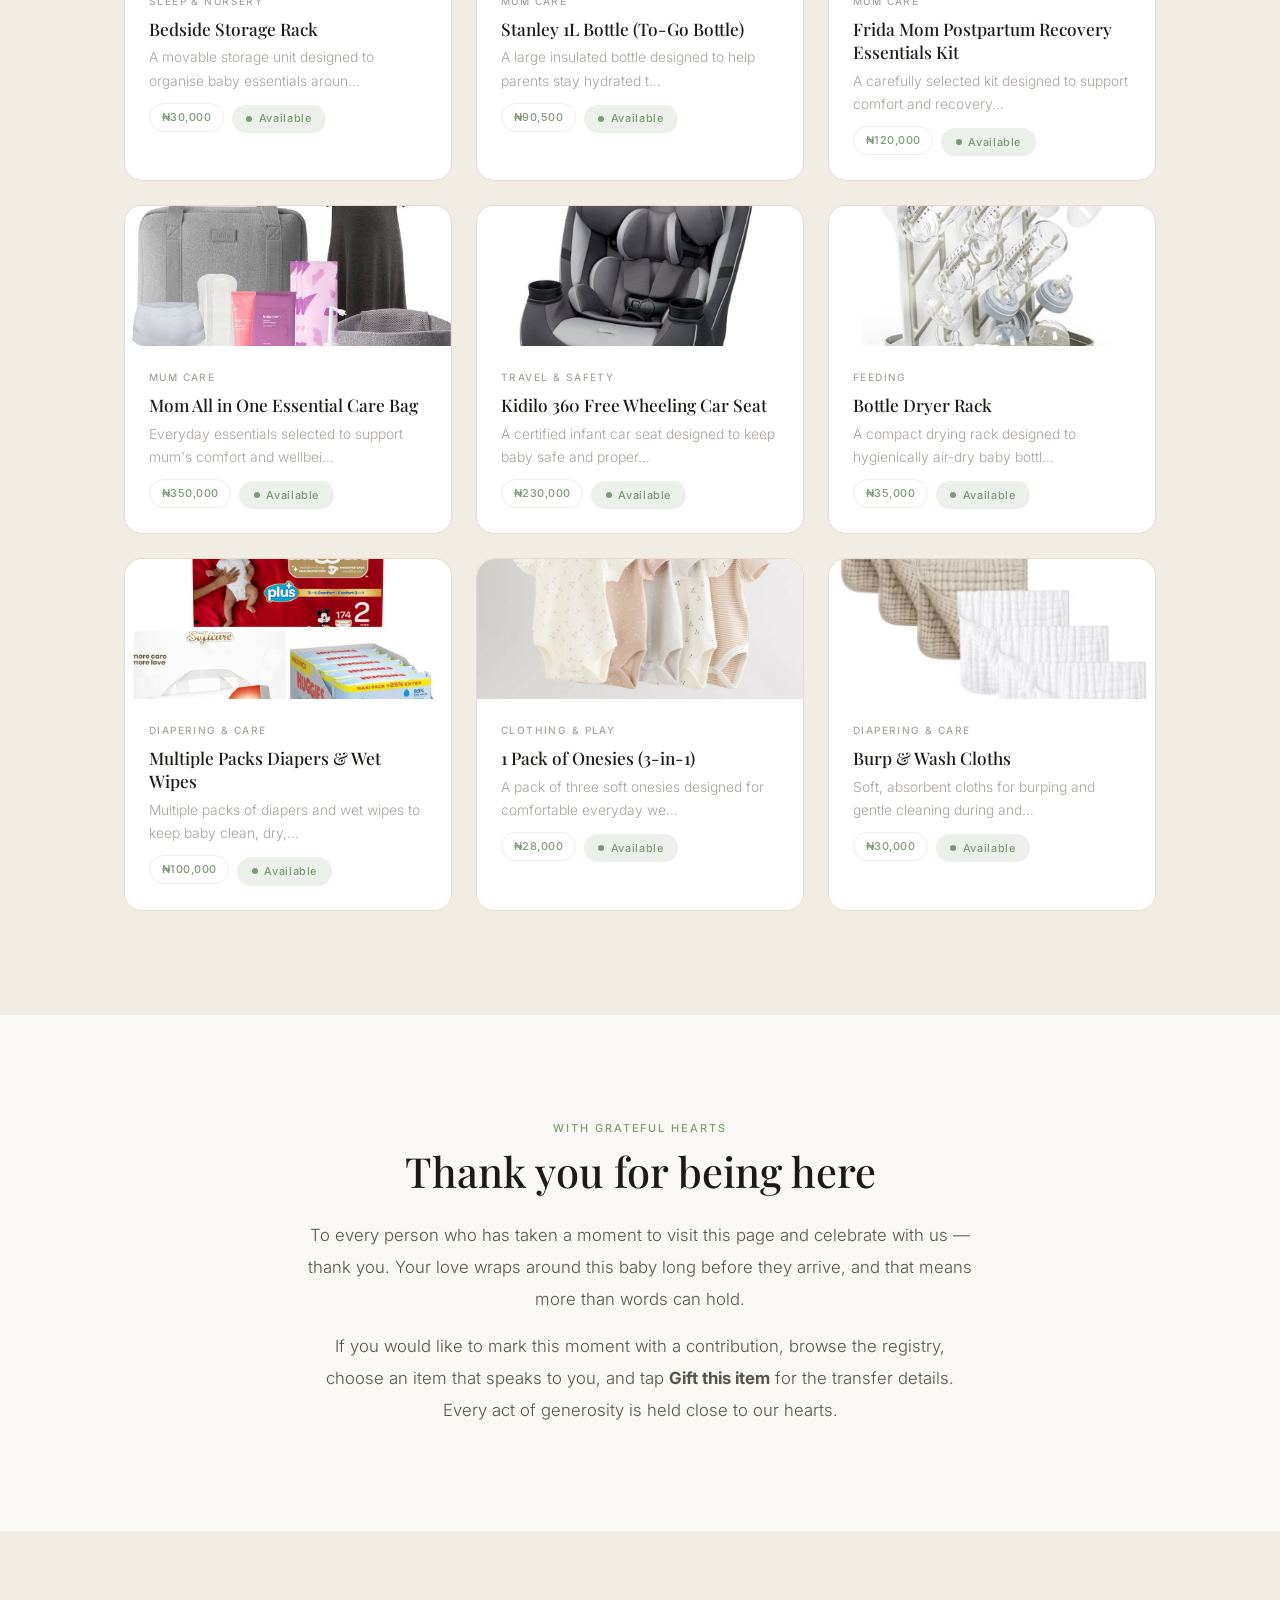
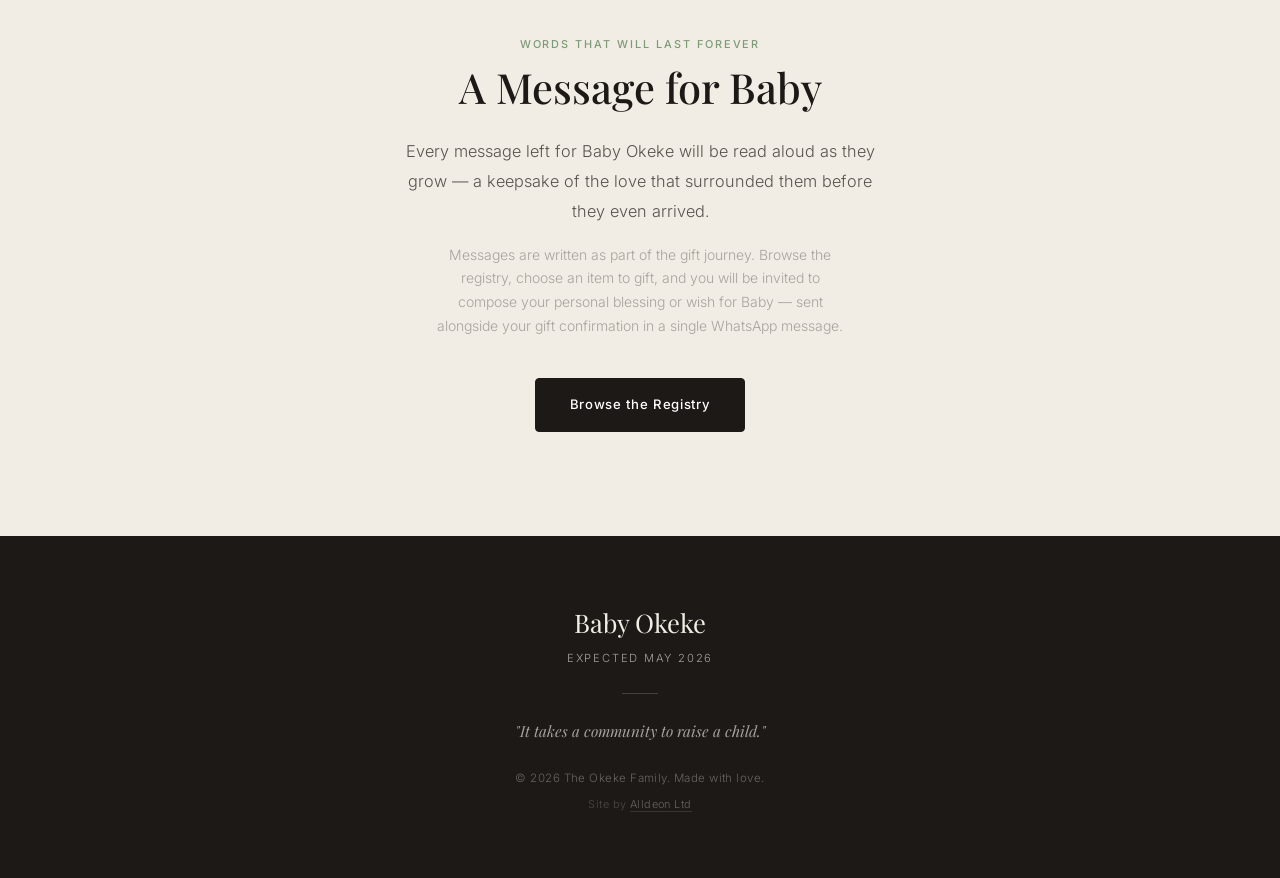
==== commit 4855a914: "Update footer due date and quote" ====
--- a/index.html
+++ b/index.html
@@ -272,9 +272,9 @@
   <footer class="footer" id="footer" role="contentinfo">
     <div class="container">
       <p class="footer__name">Baby Okeke</p>
-      <p class="footer__due">Expected April 2026</p>
+      <p class="footer__due">Expected May 2026</p>
       <div class="footer__divider" aria-hidden="true"></div>
-      <p class="footer__quote">"Every child begins the world again."</p>
+      <p class="footer__quote">"It takes a community to raise a child."</p>
       <p class="footer__copy">&copy; 2026 The Okeke Family. Made with love.</p>
       <p class="footer__built">Site by <a href="https://www.alldeon.com" target="_blank" rel="noopener noreferrer">Alldeon Ltd</a></p>
     </div>
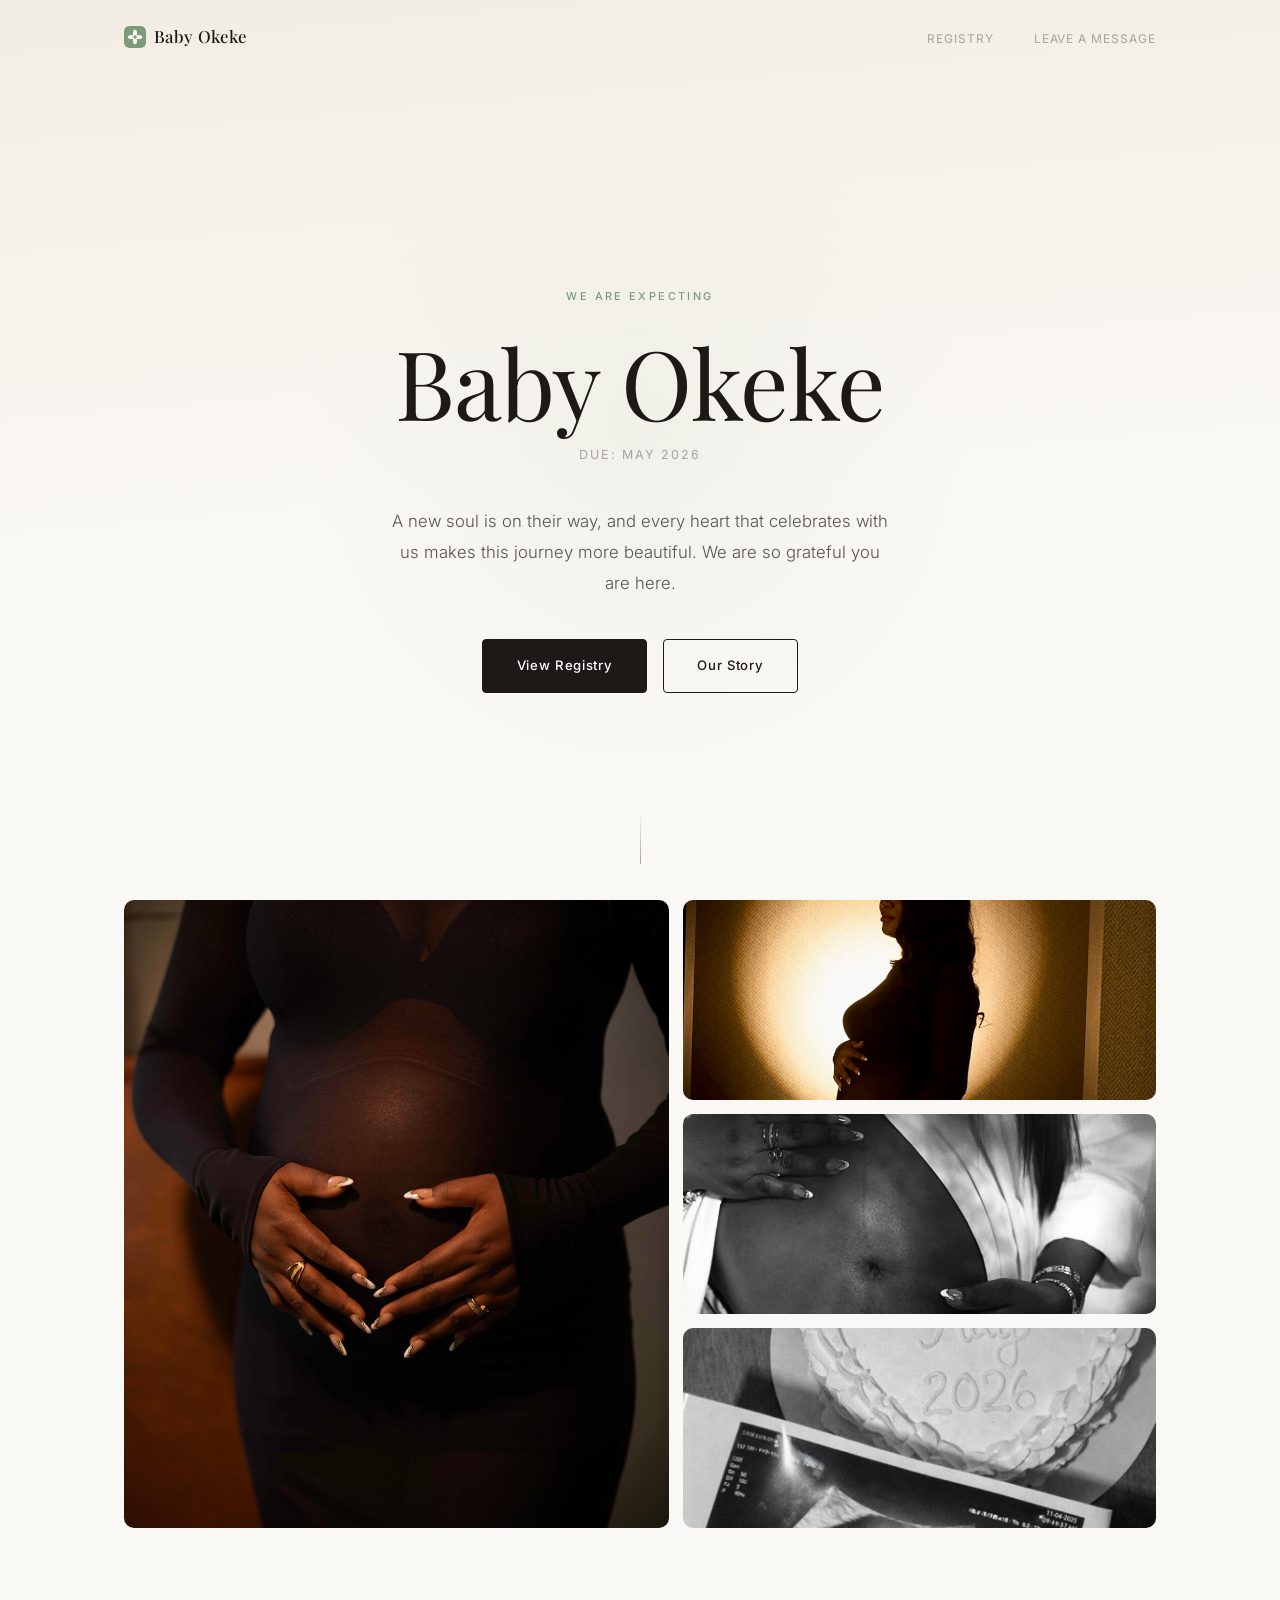
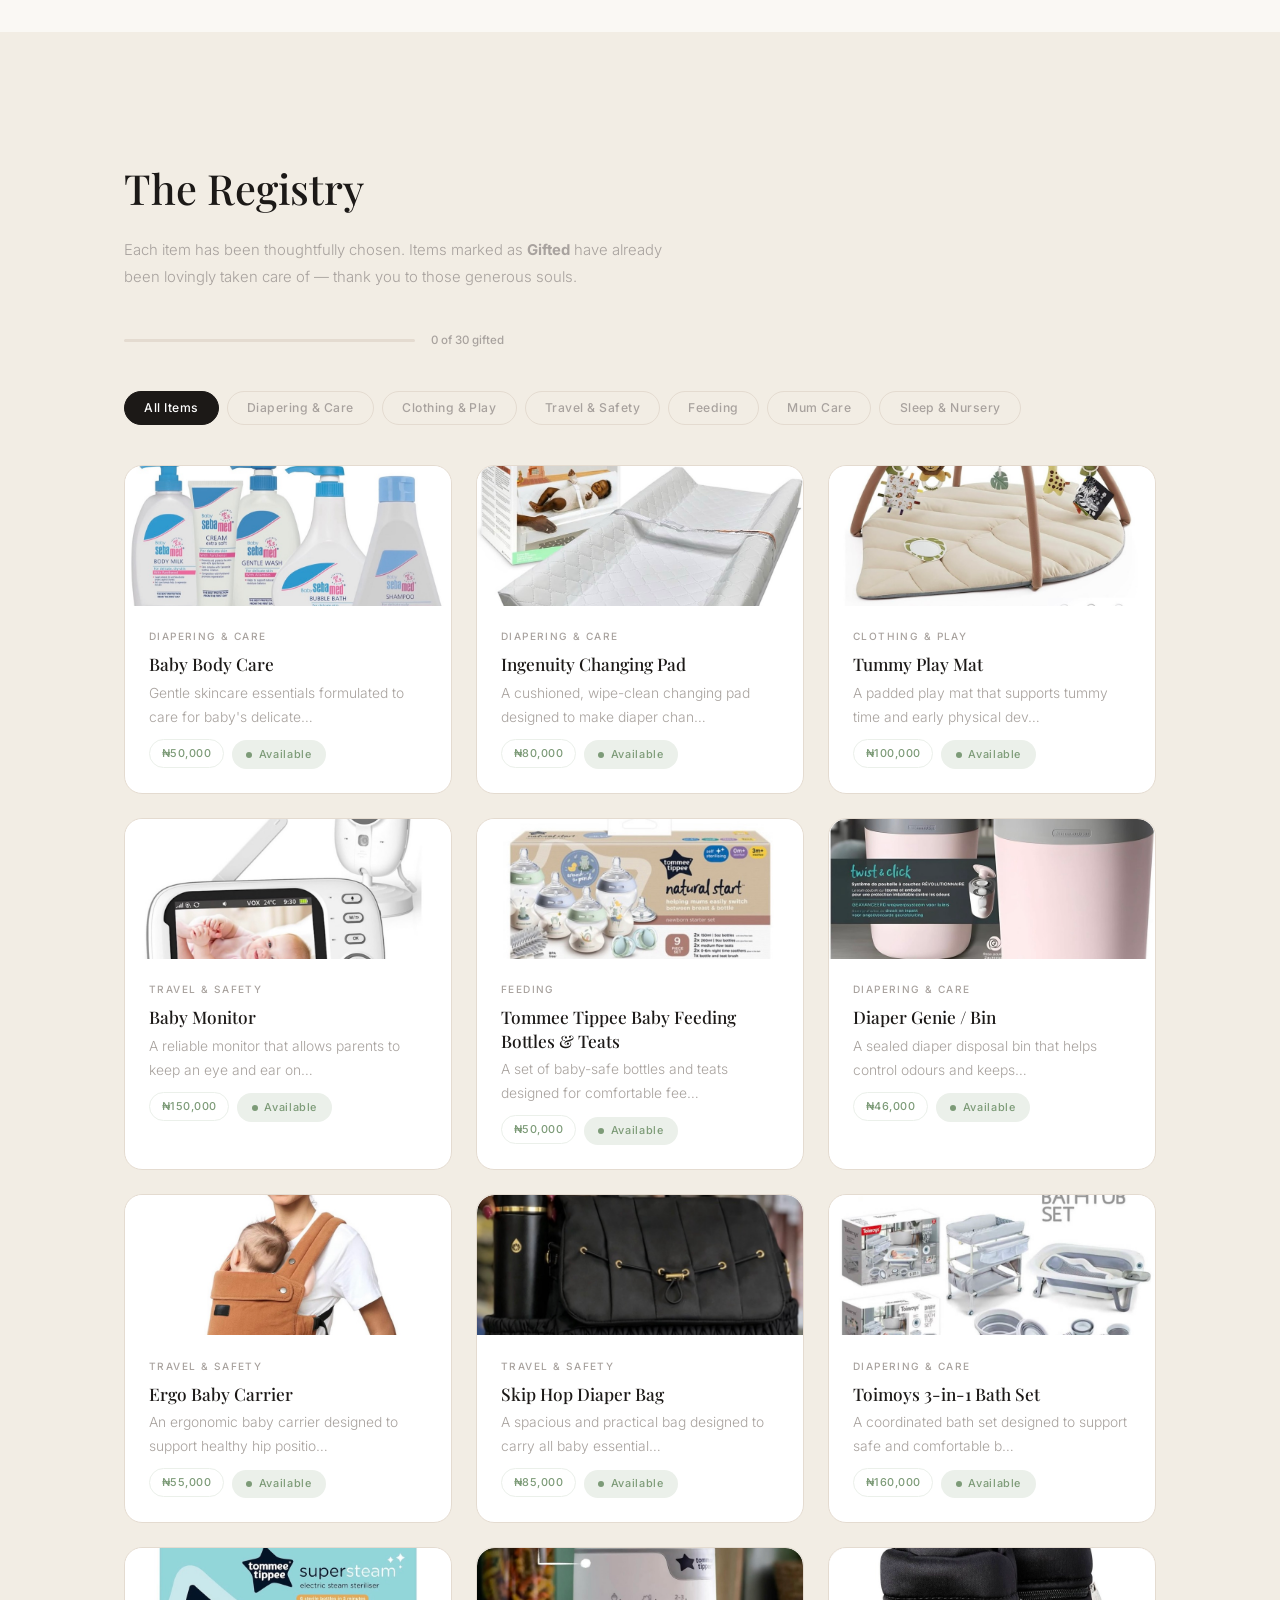
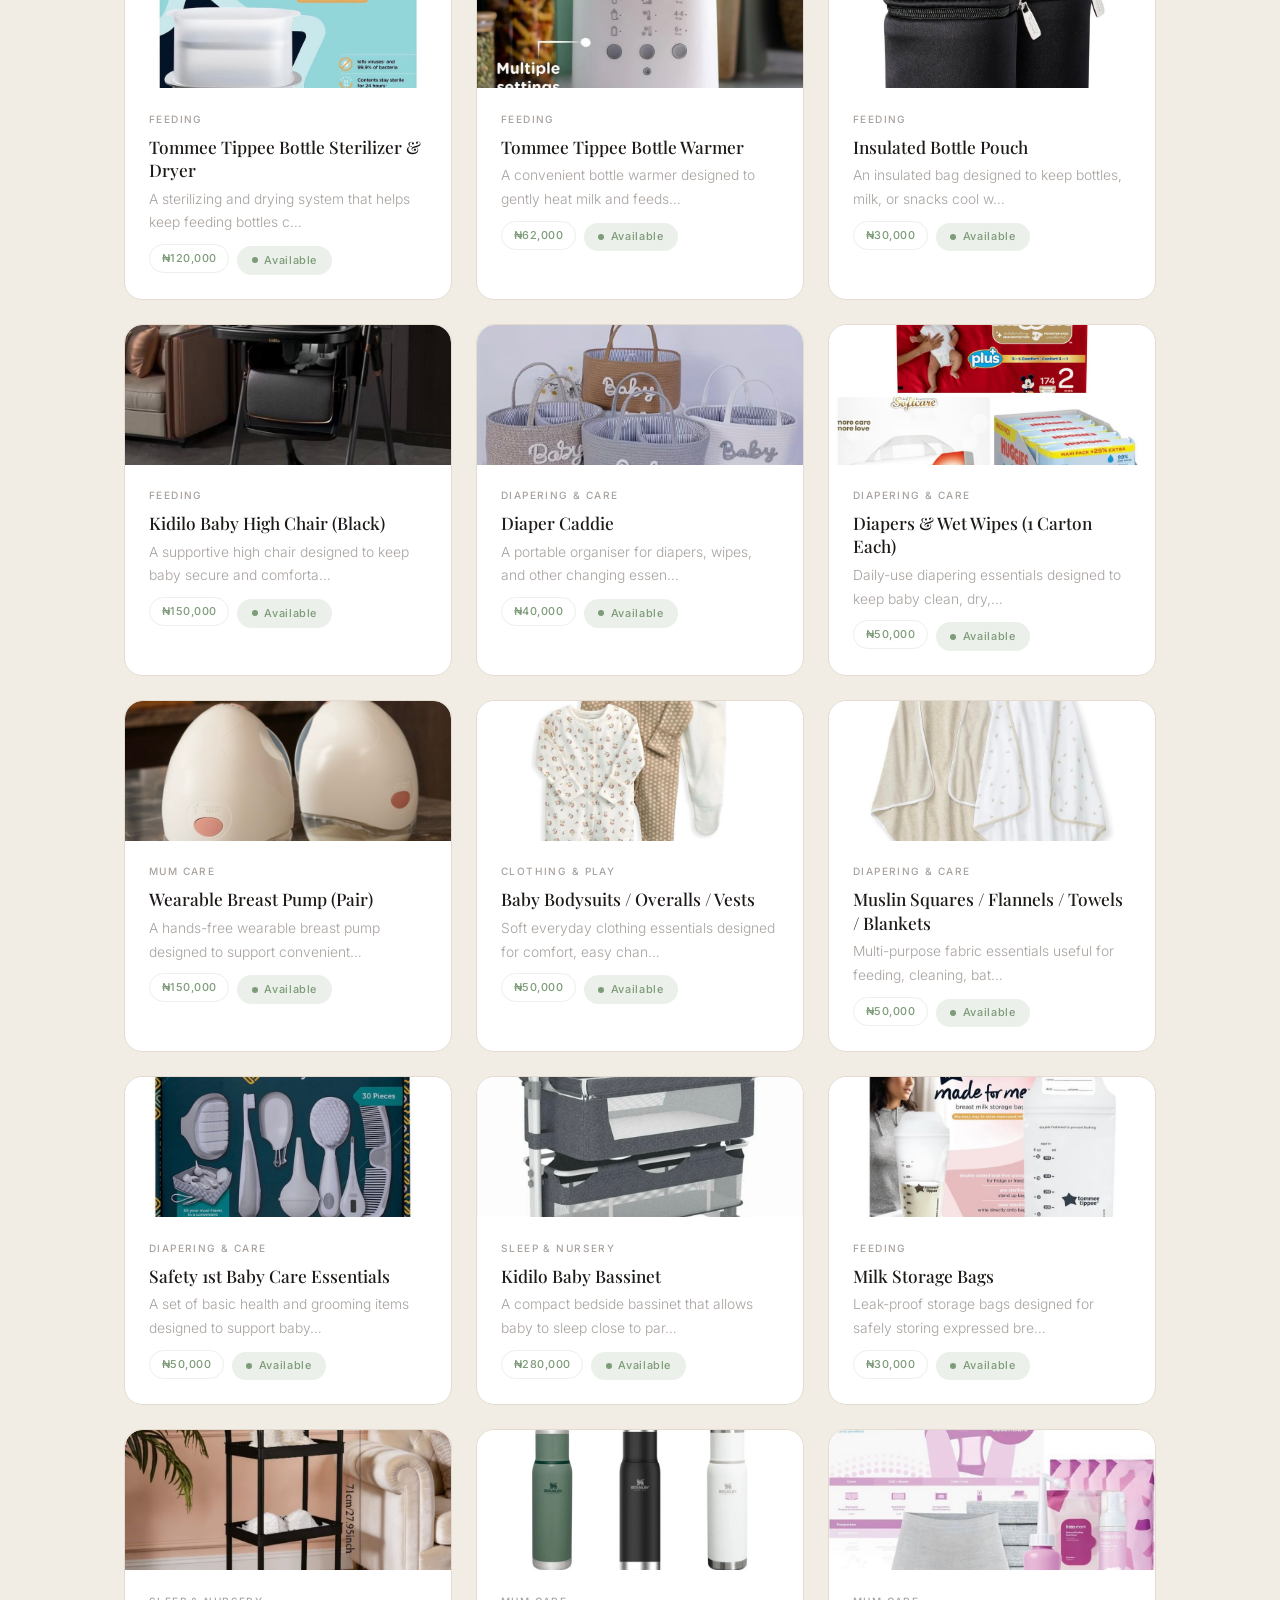
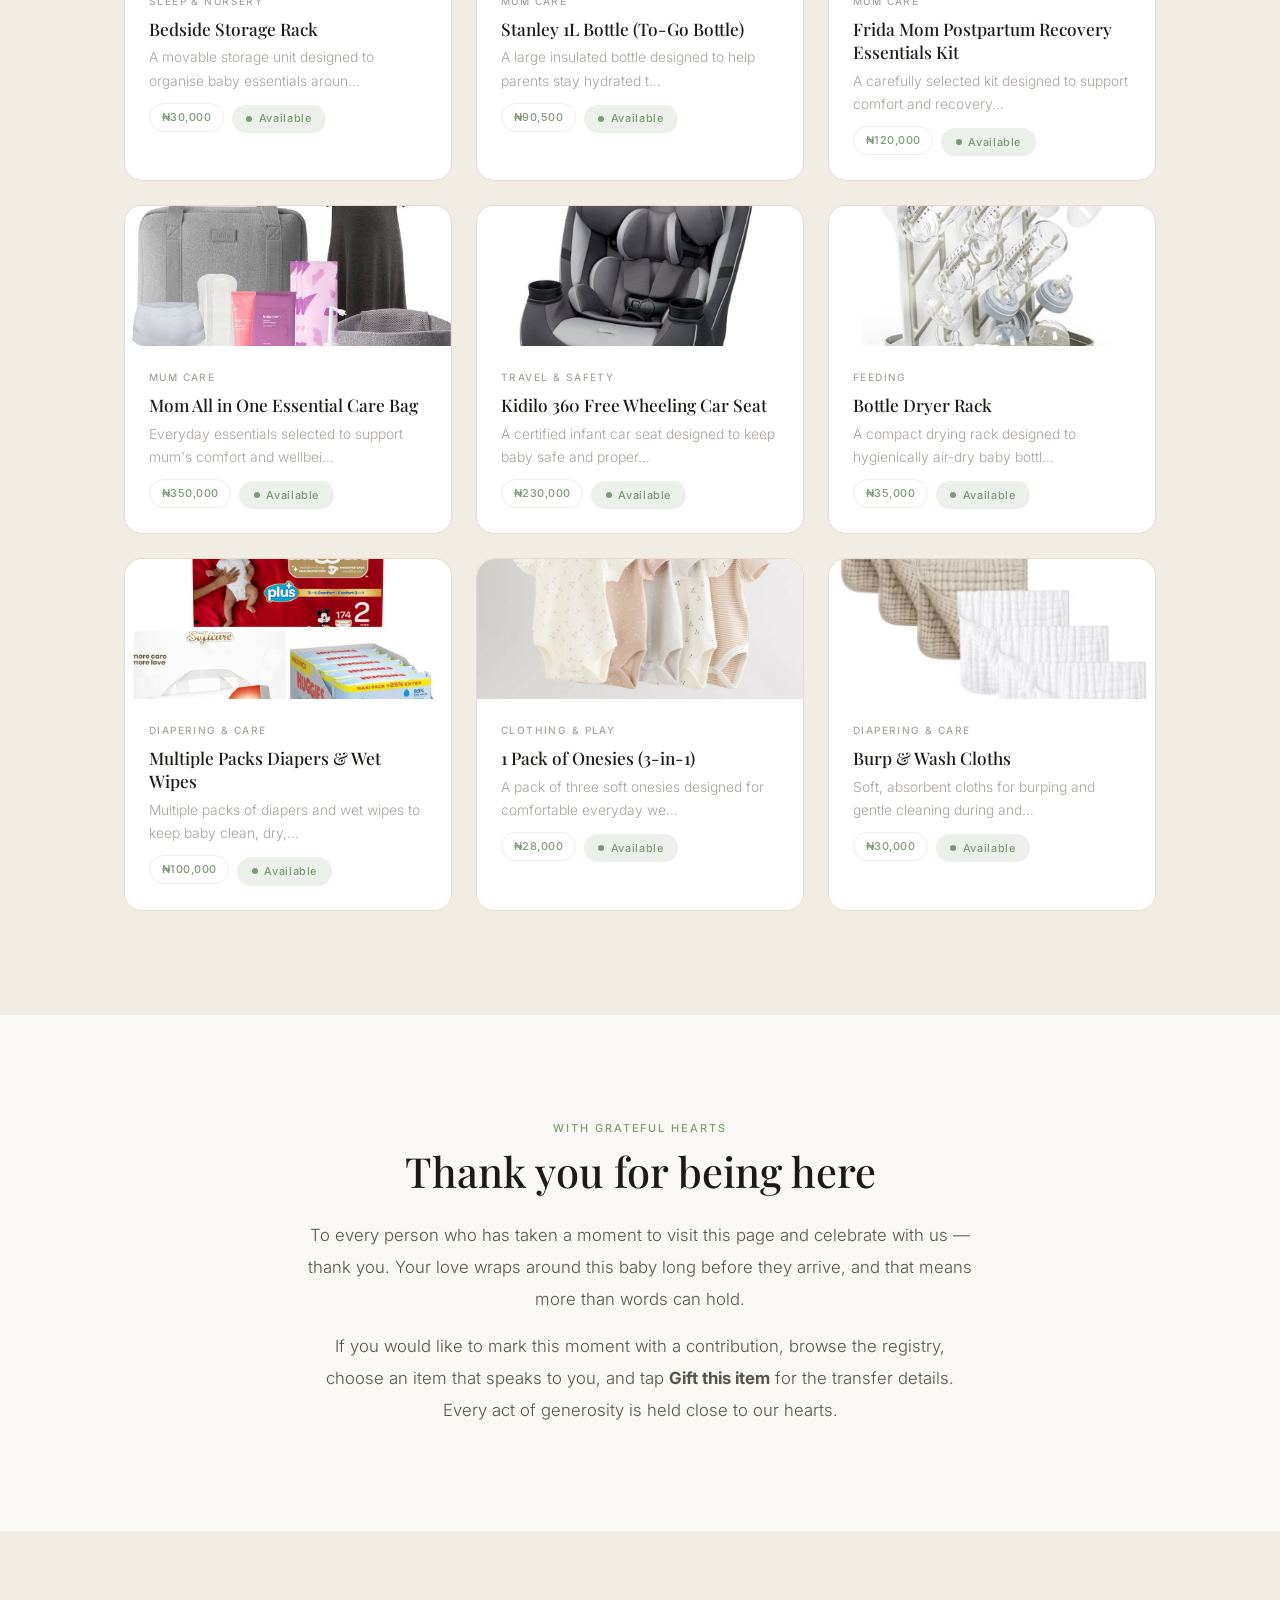
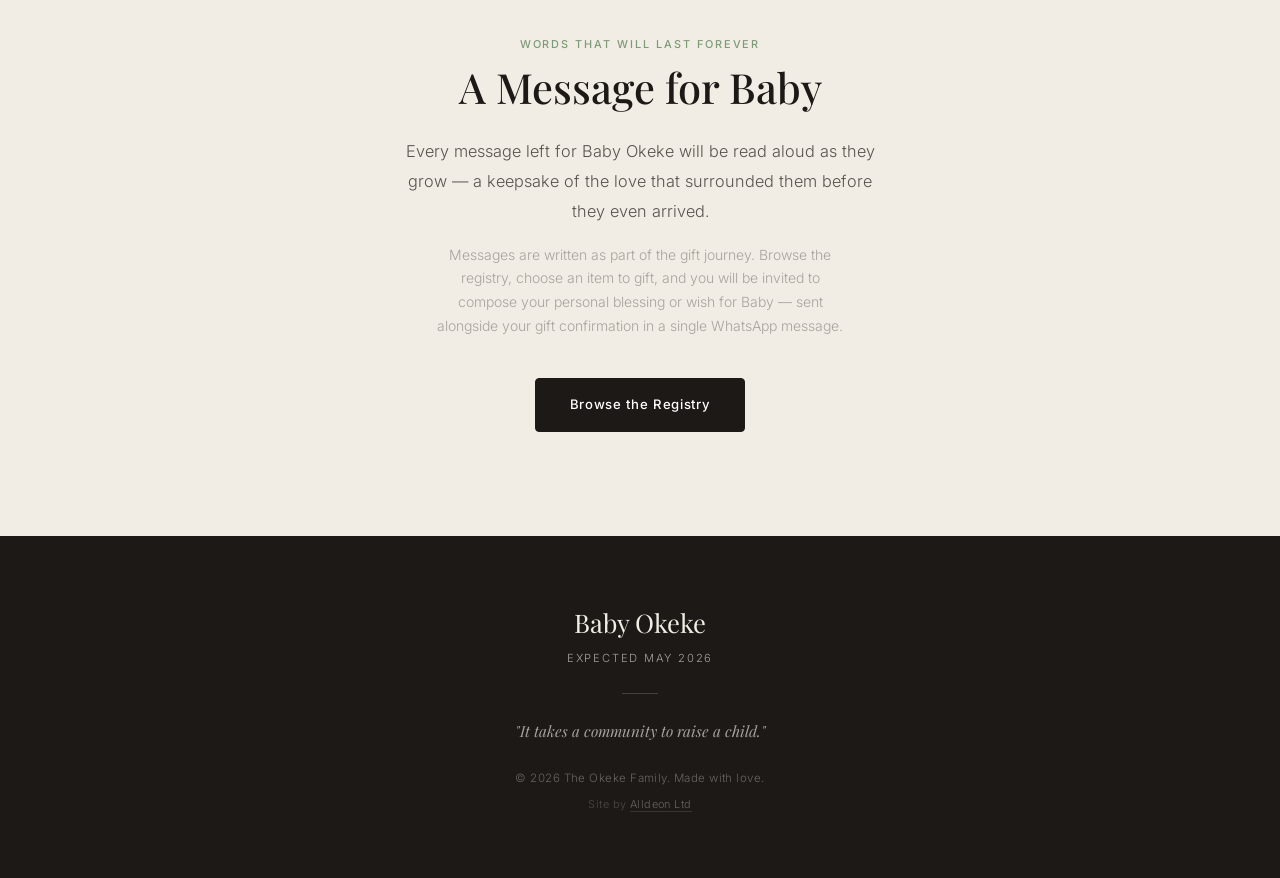
==== commit f31ee745: "Fix lightbox: add missing overlay HTML to page" ====
--- a/index.html
+++ b/index.html
@@ -469,6 +469,27 @@
   </dialog><!-- /itemDialog -->
 
 
+  <!-- Lightbox overlay -->
+  <div class="lightbox" id="lightbox" role="dialog" aria-modal="true" aria-label="Full-size photo" hidden>
+    <button class="lightbox__close" id="lightboxClose" aria-label="Close">
+      <svg width="20" height="20" viewBox="0 0 20 20" fill="none" xmlns="http://www.w3.org/2000/svg" aria-hidden="true">
+        <line x1="2" y1="2" x2="18" y2="18" stroke="currentColor" stroke-width="2" stroke-linecap="round"/>
+        <line x1="18" y1="2" x2="2" y2="18" stroke="currentColor" stroke-width="2" stroke-linecap="round"/>
+      </svg>
+    </button>
+    <button class="lightbox__prev" id="lightboxPrev" aria-label="Previous photo">
+      <svg width="24" height="24" viewBox="0 0 24 24" fill="none" xmlns="http://www.w3.org/2000/svg" aria-hidden="true">
+        <polyline points="15 18 9 12 15 6" stroke="currentColor" stroke-width="2" stroke-linecap="round" stroke-linejoin="round"/>
+      </svg>
+    </button>
+    <img class="lightbox__img" id="lightboxImg" src="" alt="" />
+    <button class="lightbox__next" id="lightboxNext" aria-label="Next photo">
+      <svg width="24" height="24" viewBox="0 0 24 24" fill="none" xmlns="http://www.w3.org/2000/svg" aria-hidden="true">
+        <polyline points="9 18 15 12 9 6" stroke="currentColor" stroke-width="2" stroke-linecap="round" stroke-linejoin="round"/>
+      </svg>
+    </button>
+  </div>
+
   <!-- JavaScript — deferred so it doesn't block rendering -->
   <script src="js/main.js" defer></script>
 
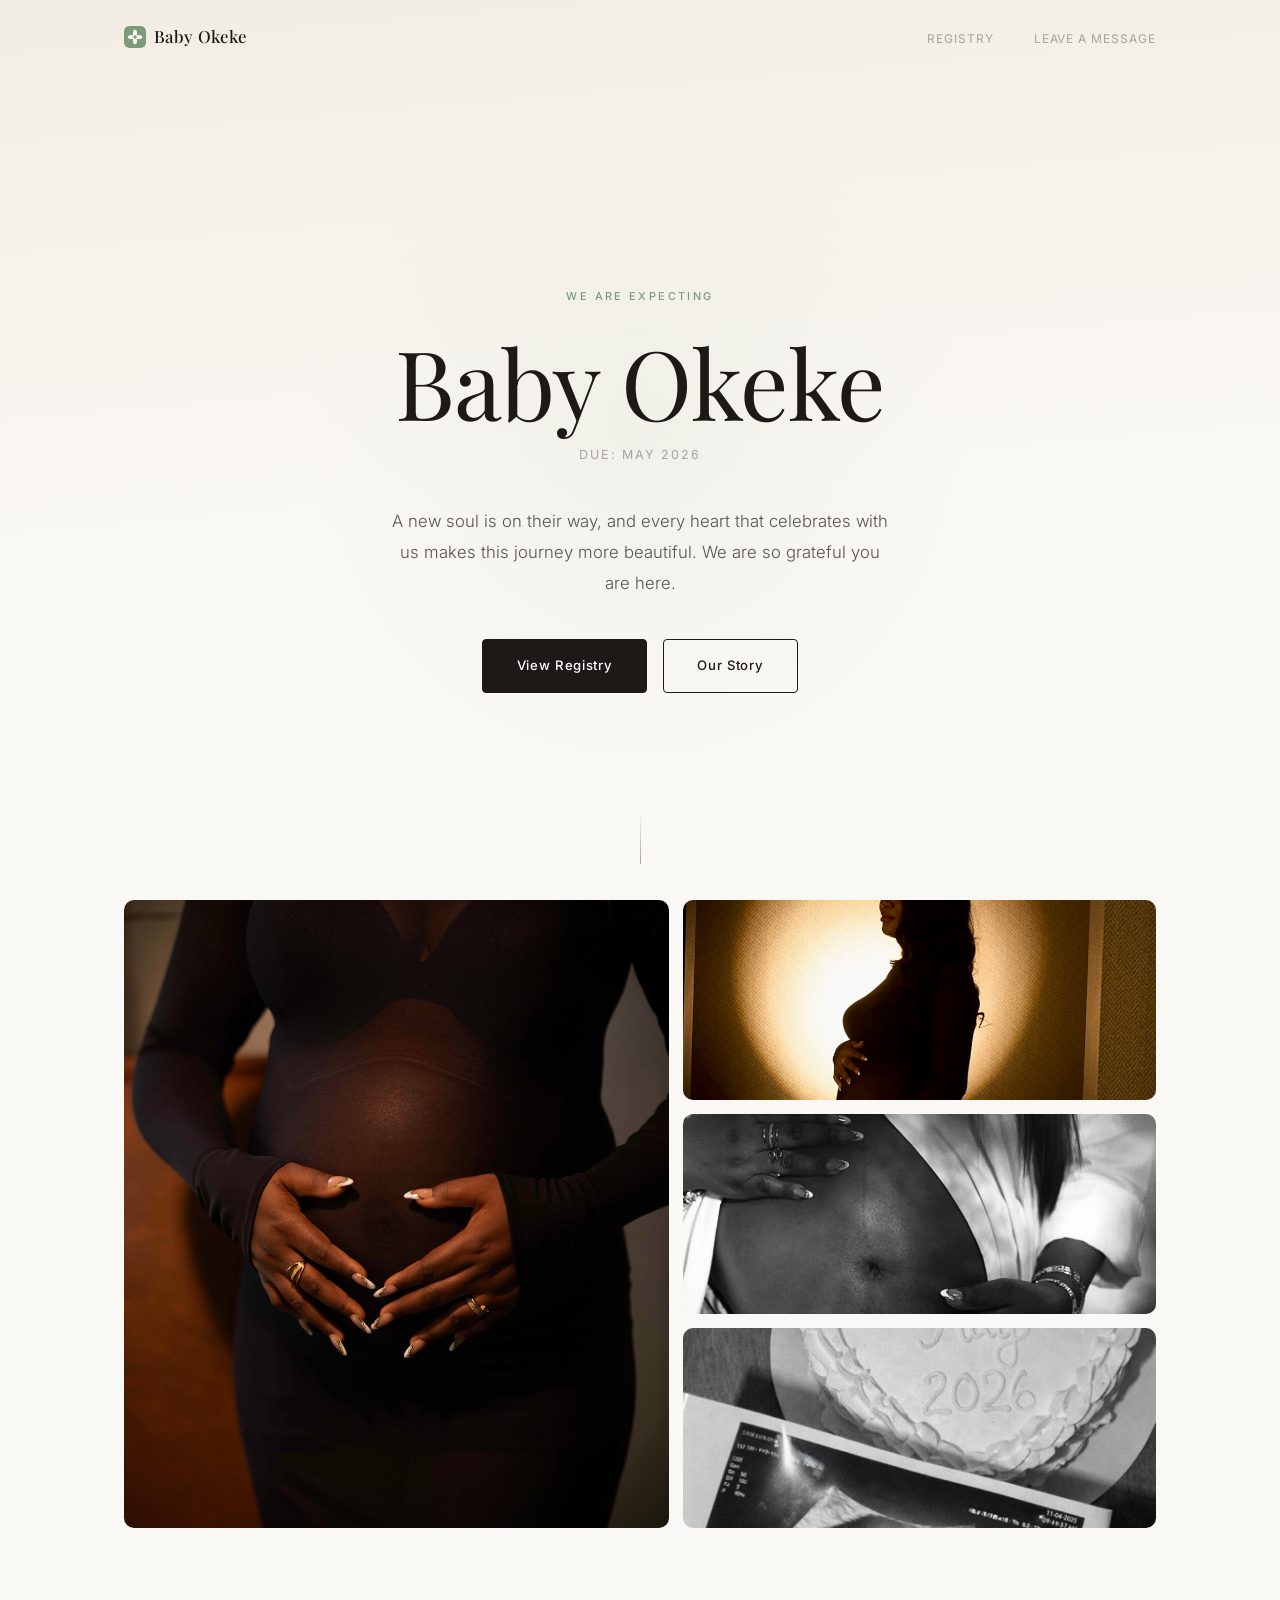
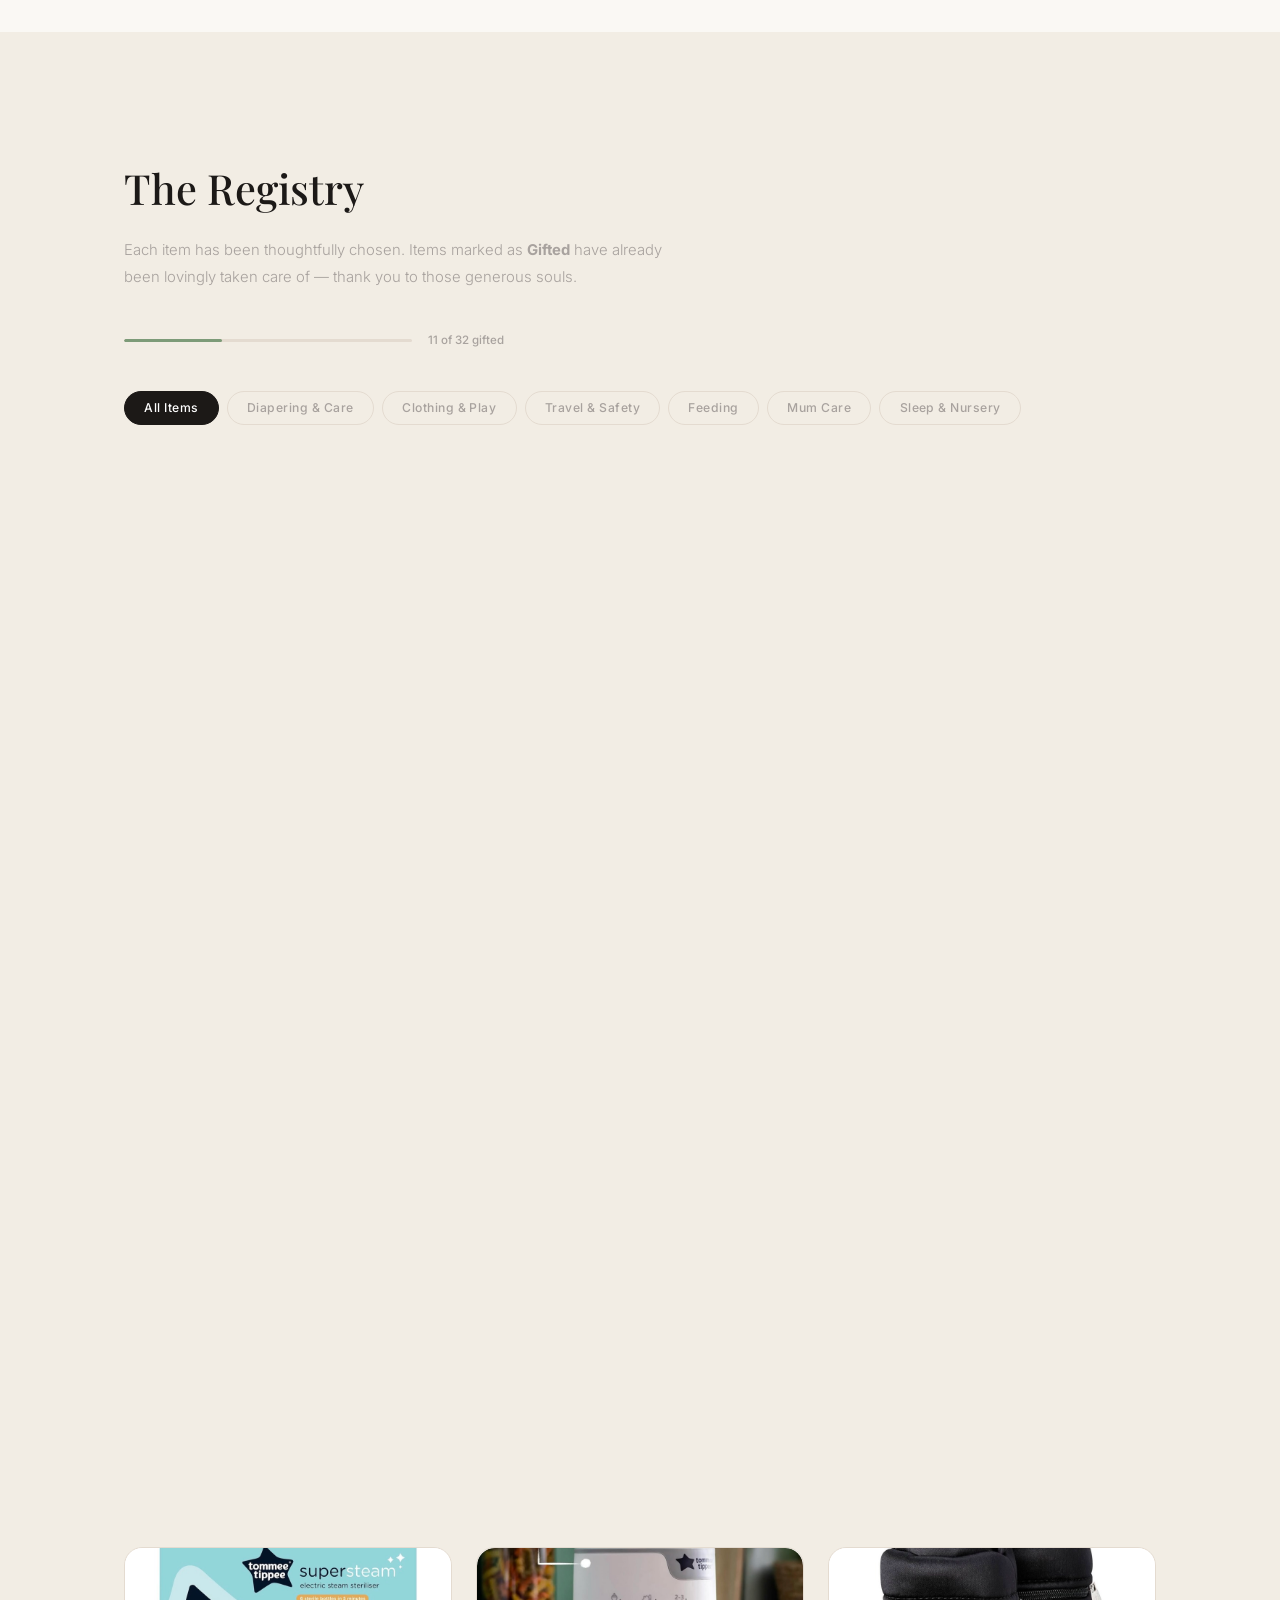
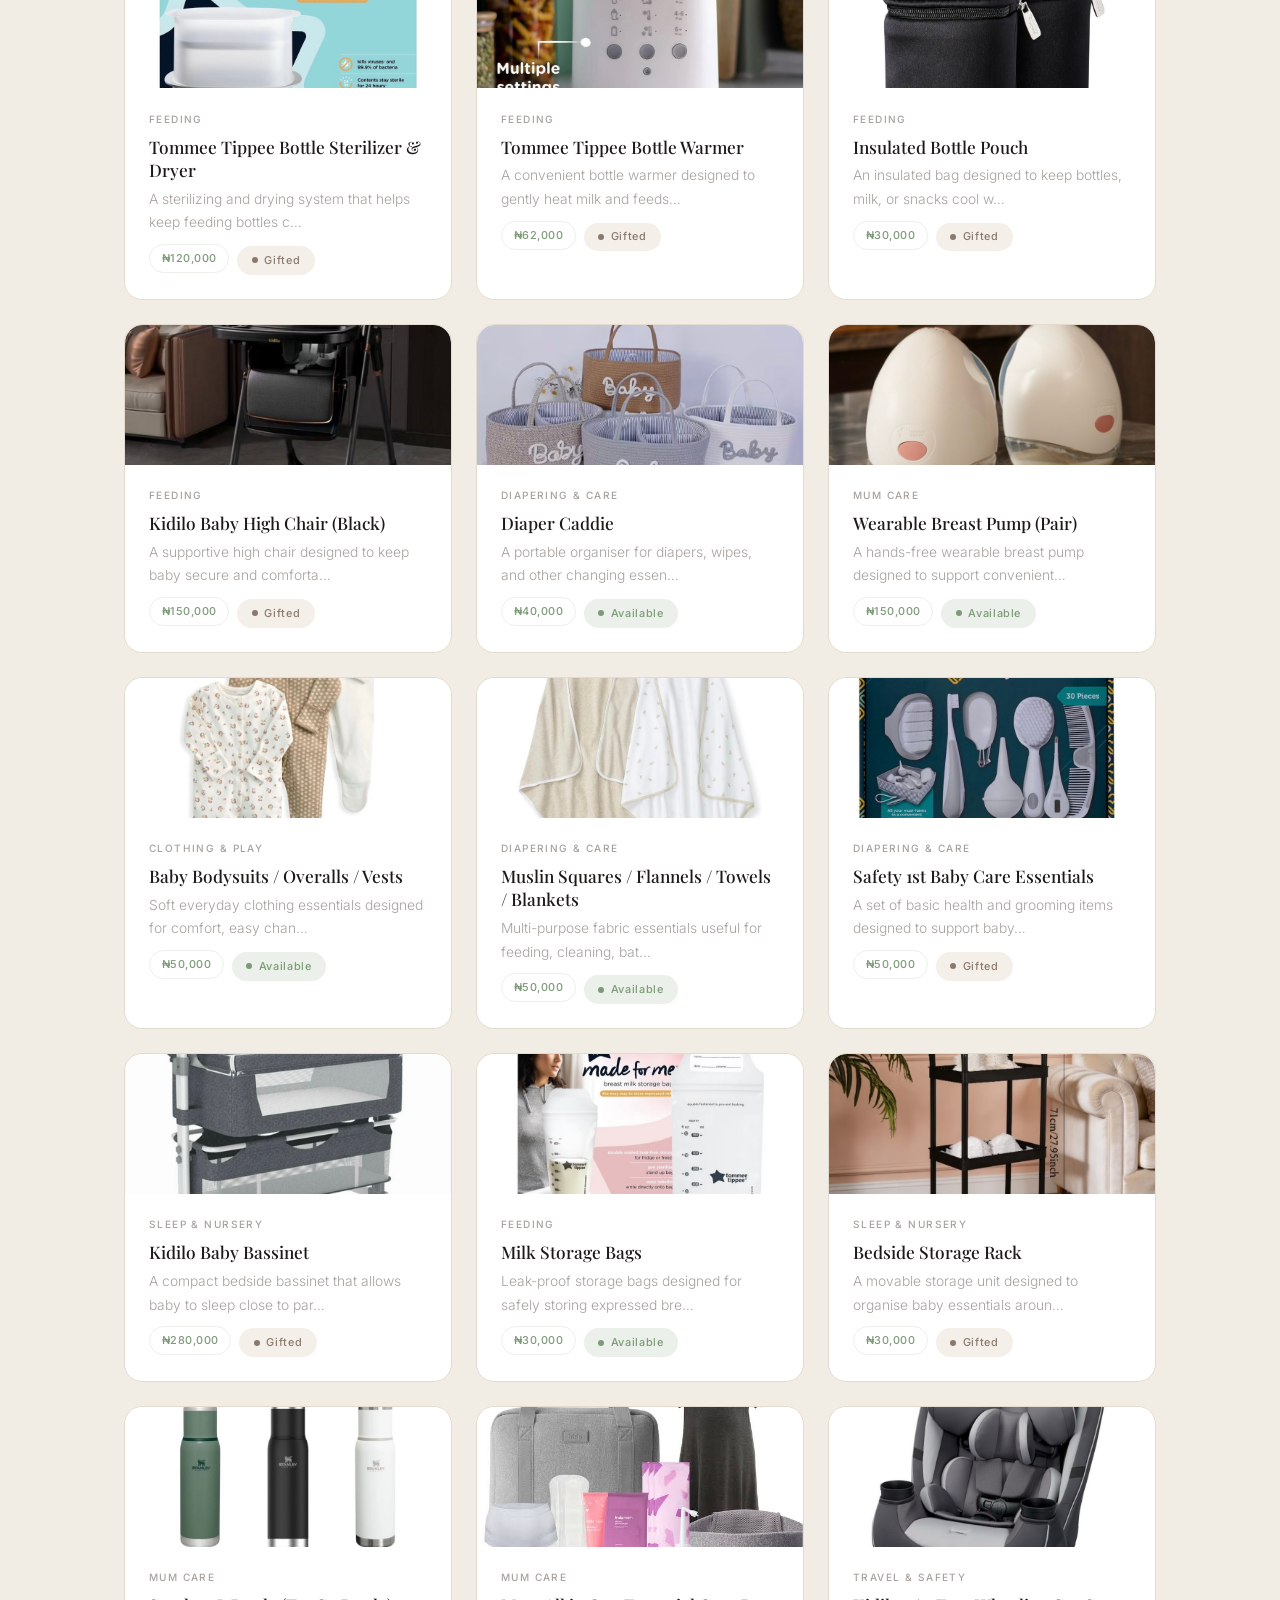
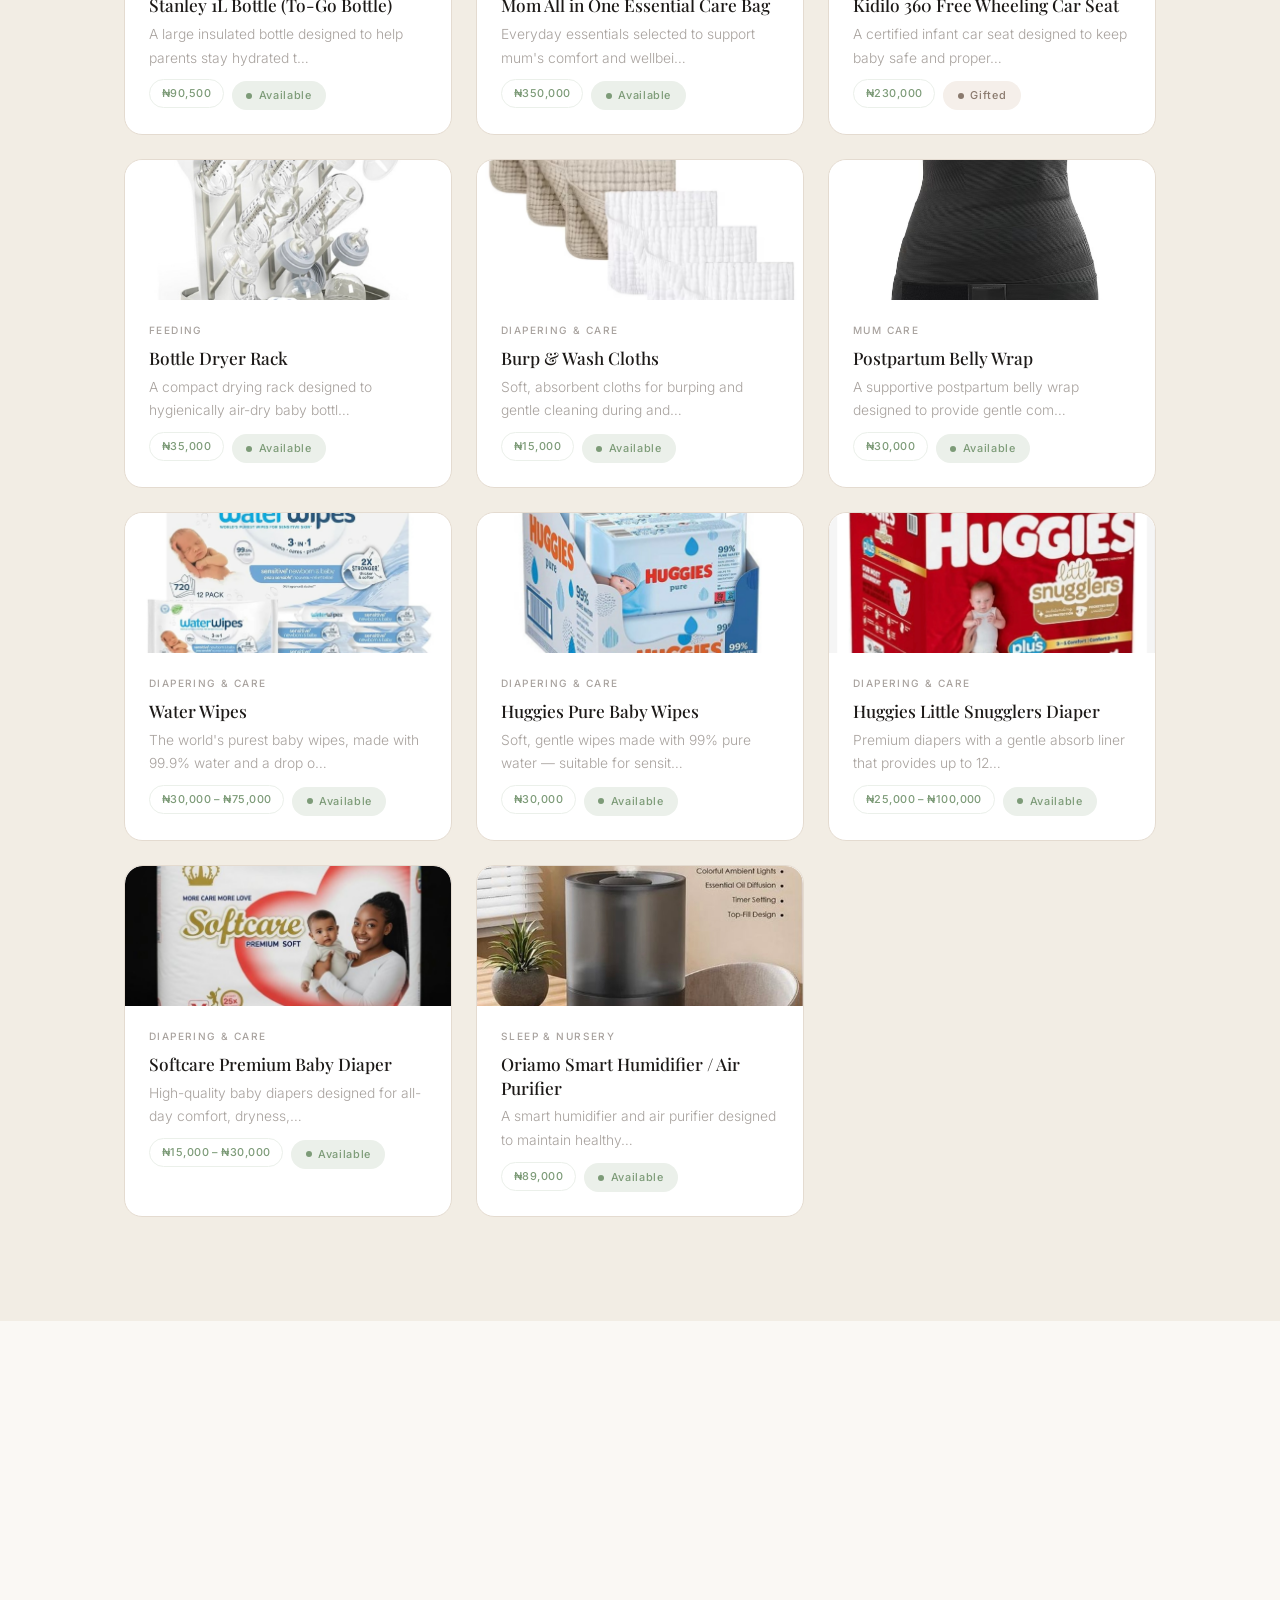
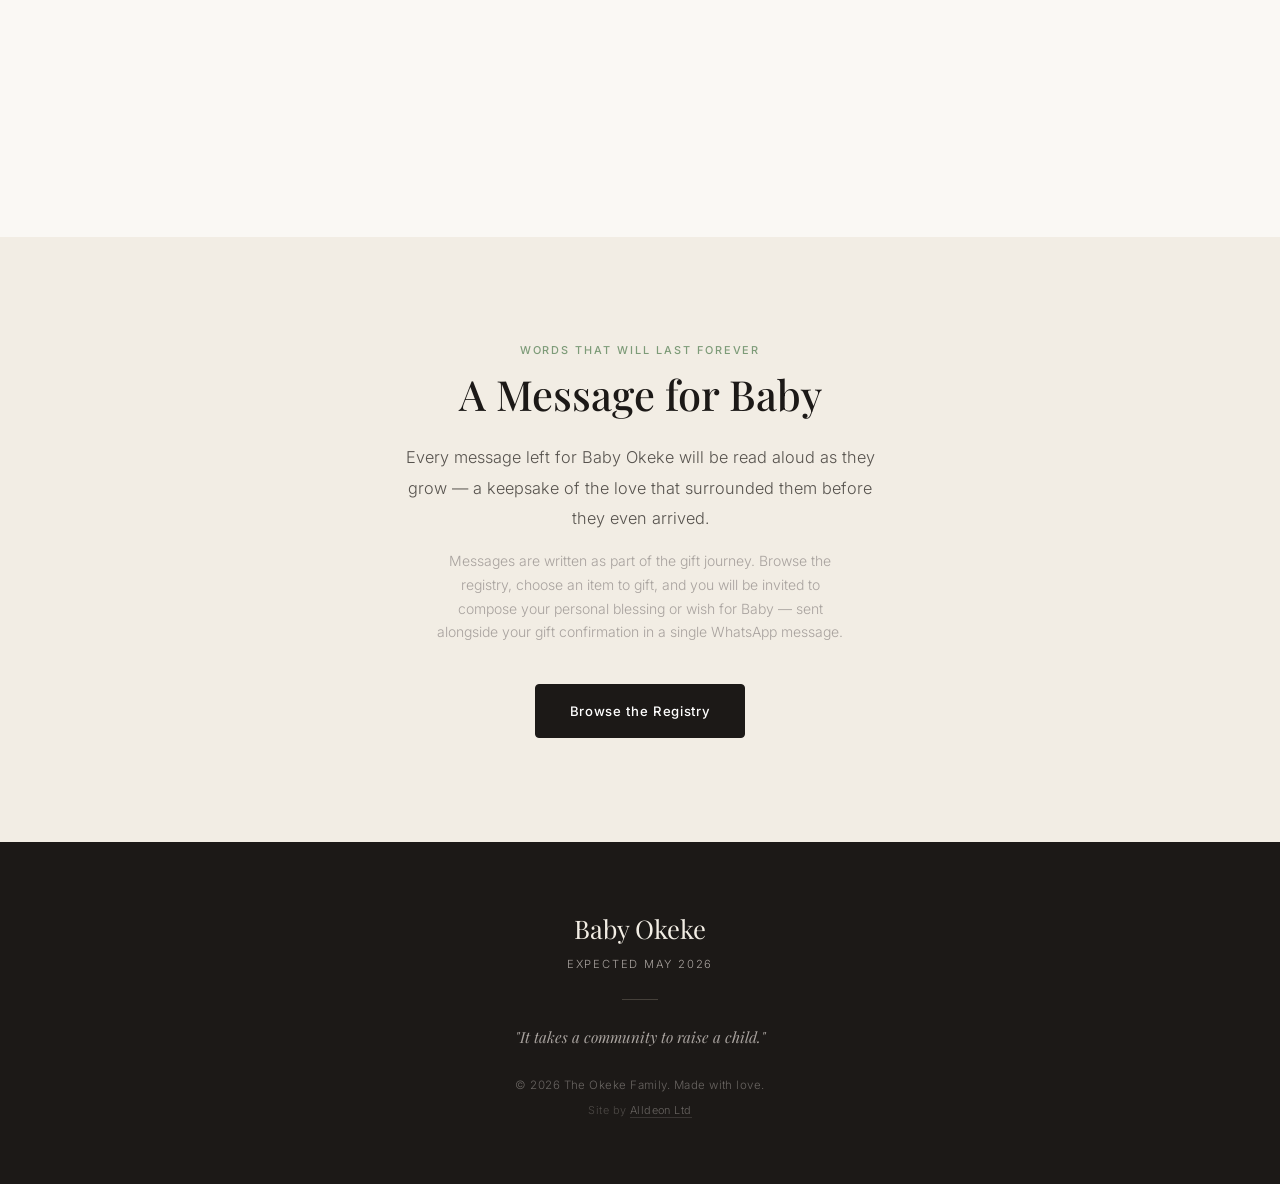
==== commit f143d83b: "Update registry: remove old diapers/wipes/onesies/frida mom, mark bath set/sterilizer/diaper genie/b" ====
--- a/index.html
+++ b/index.html
@@ -335,6 +335,11 @@
         <span class="dialog__category" id="dialogCategory"></span>
         <h2 class="dialog__name" id="dialogItemName"></h2>
         <p class="dialog__desc" id="dialogDesc"></p>
+
+        <!-- Variant selector (shown only for items with options) -->
+        <div class="dialog__variant-area" id="dialogVariantArea" hidden>
+          <!-- Populated by JS when item has variants -->
+        </div>
 
         <!-- Meta row: price range -->
         <div class="dialog__meta">
--- a/css/styles.css
+++ b/css/styles.css
@@ -1497,6 +1497,45 @@
   font-weight: 500;
 }
 
+/* Variant selector */
+.dialog__variant-area {
+  margin: 0.3rem 0 0;
+}
+
+.dialog__variant-label {
+  display: block;
+  font-size: 0.62rem;
+  font-weight: 500;
+  letter-spacing: 0.12em;
+  text-transform: uppercase;
+  color: var(--clr-muted);
+  margin-bottom: 0.35rem;
+}
+
+.dialog__variant-select {
+  width: 100%;
+  padding: 0.6rem 0.75rem;
+  font-size: 0.88rem;
+  font-family: inherit;
+  color: var(--clr-dark);
+  background-color: var(--clr-cream, #faf8f5);
+  border: 1px solid var(--clr-border);
+  border-radius: var(--r-md, 0.5rem);
+  appearance: none;
+  -webkit-appearance: none;
+  background-image: url("data:image/svg+xml,%3Csvg xmlns='http://www.w3.org/2000/svg' width='12' height='12' viewBox='0 0 24 24' fill='none' stroke='%23888' stroke-width='2' stroke-linecap='round' stroke-linejoin='round'%3E%3Cpolyline points='6 9 12 15 18 9'/%3E%3C/svg%3E");
+  background-repeat: no-repeat;
+  background-position: right 0.75rem center;
+  cursor: pointer;
+  transition: border-color 0.2s ease;
+}
+
+.dialog__variant-select:focus {
+  outline: none;
+  border-color: var(--clr-sage);
+  box-shadow: 0 0 0 2px rgba(var(--clr-sage-rgb, 139, 164, 139), 0.18);
+}
+
 /* CTA area at foot of detail panel */
 .dialog__cta-area {
   margin-top: 0.4rem;
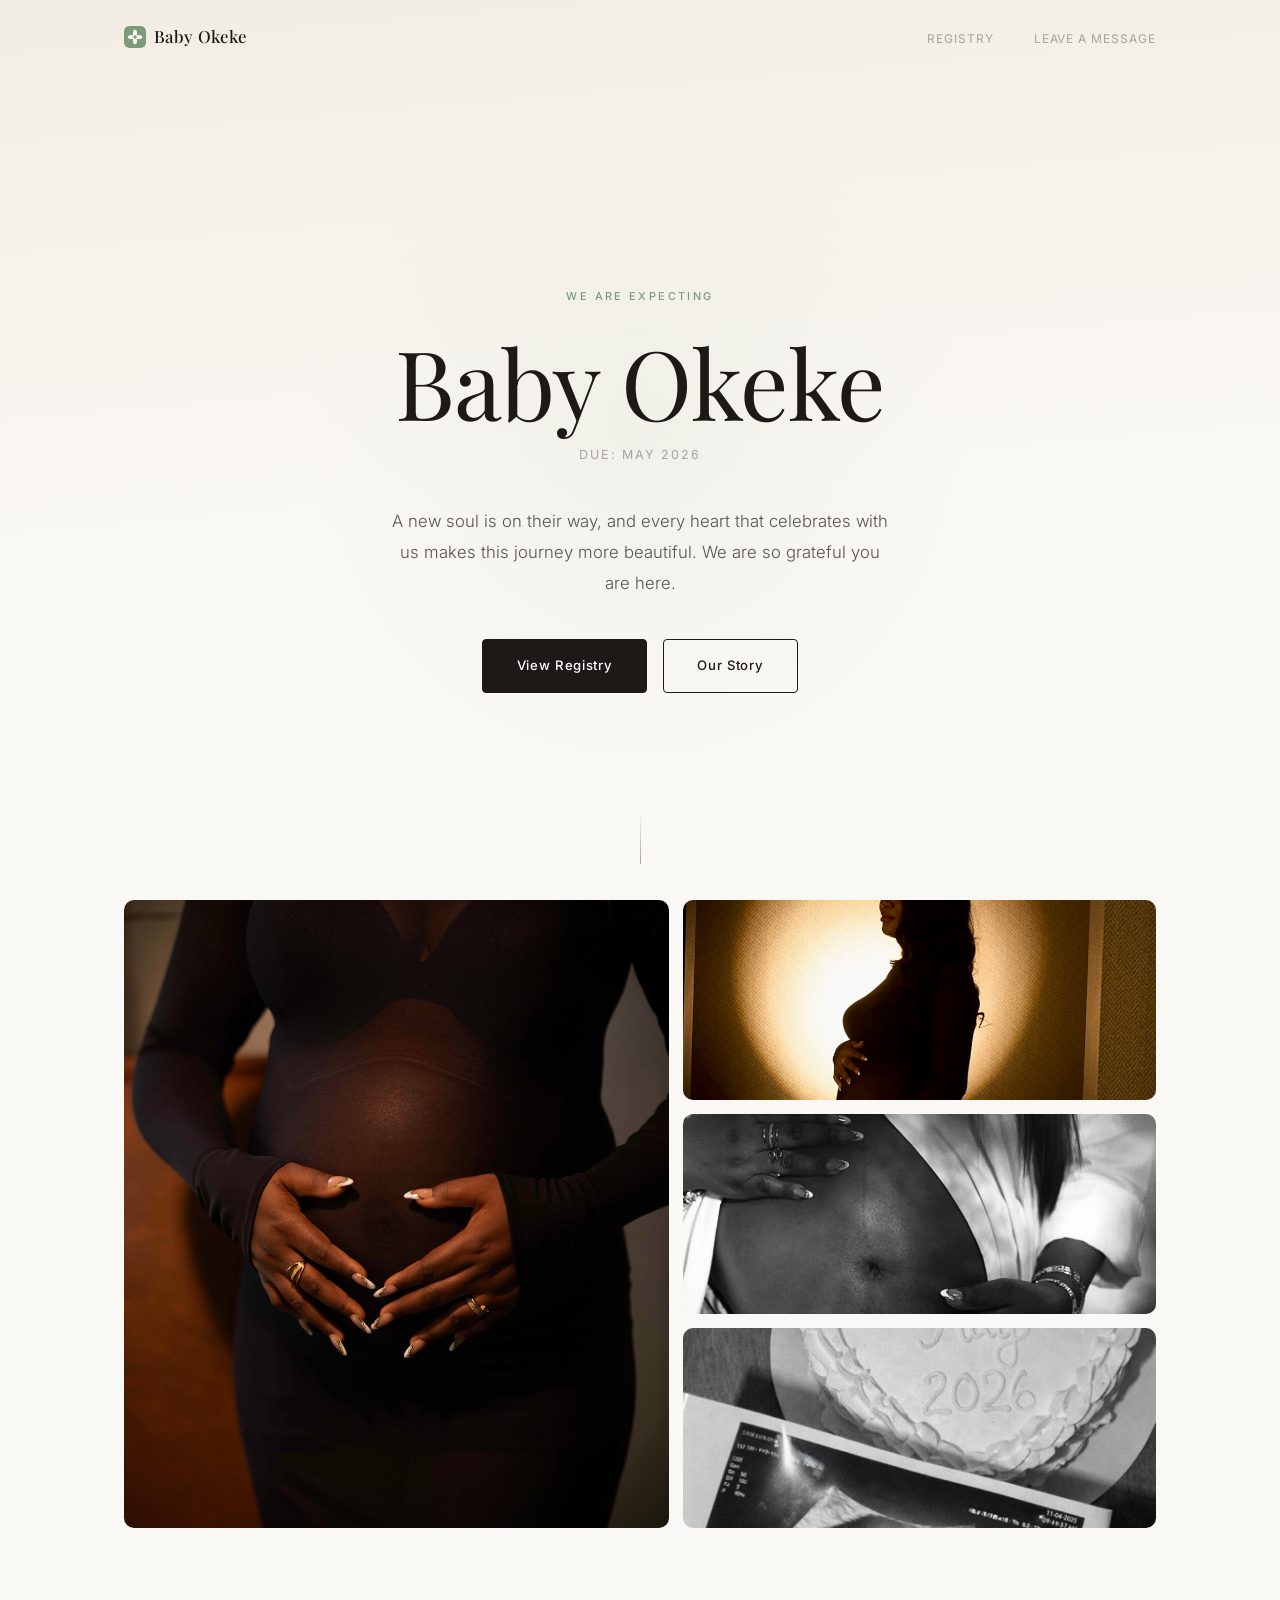
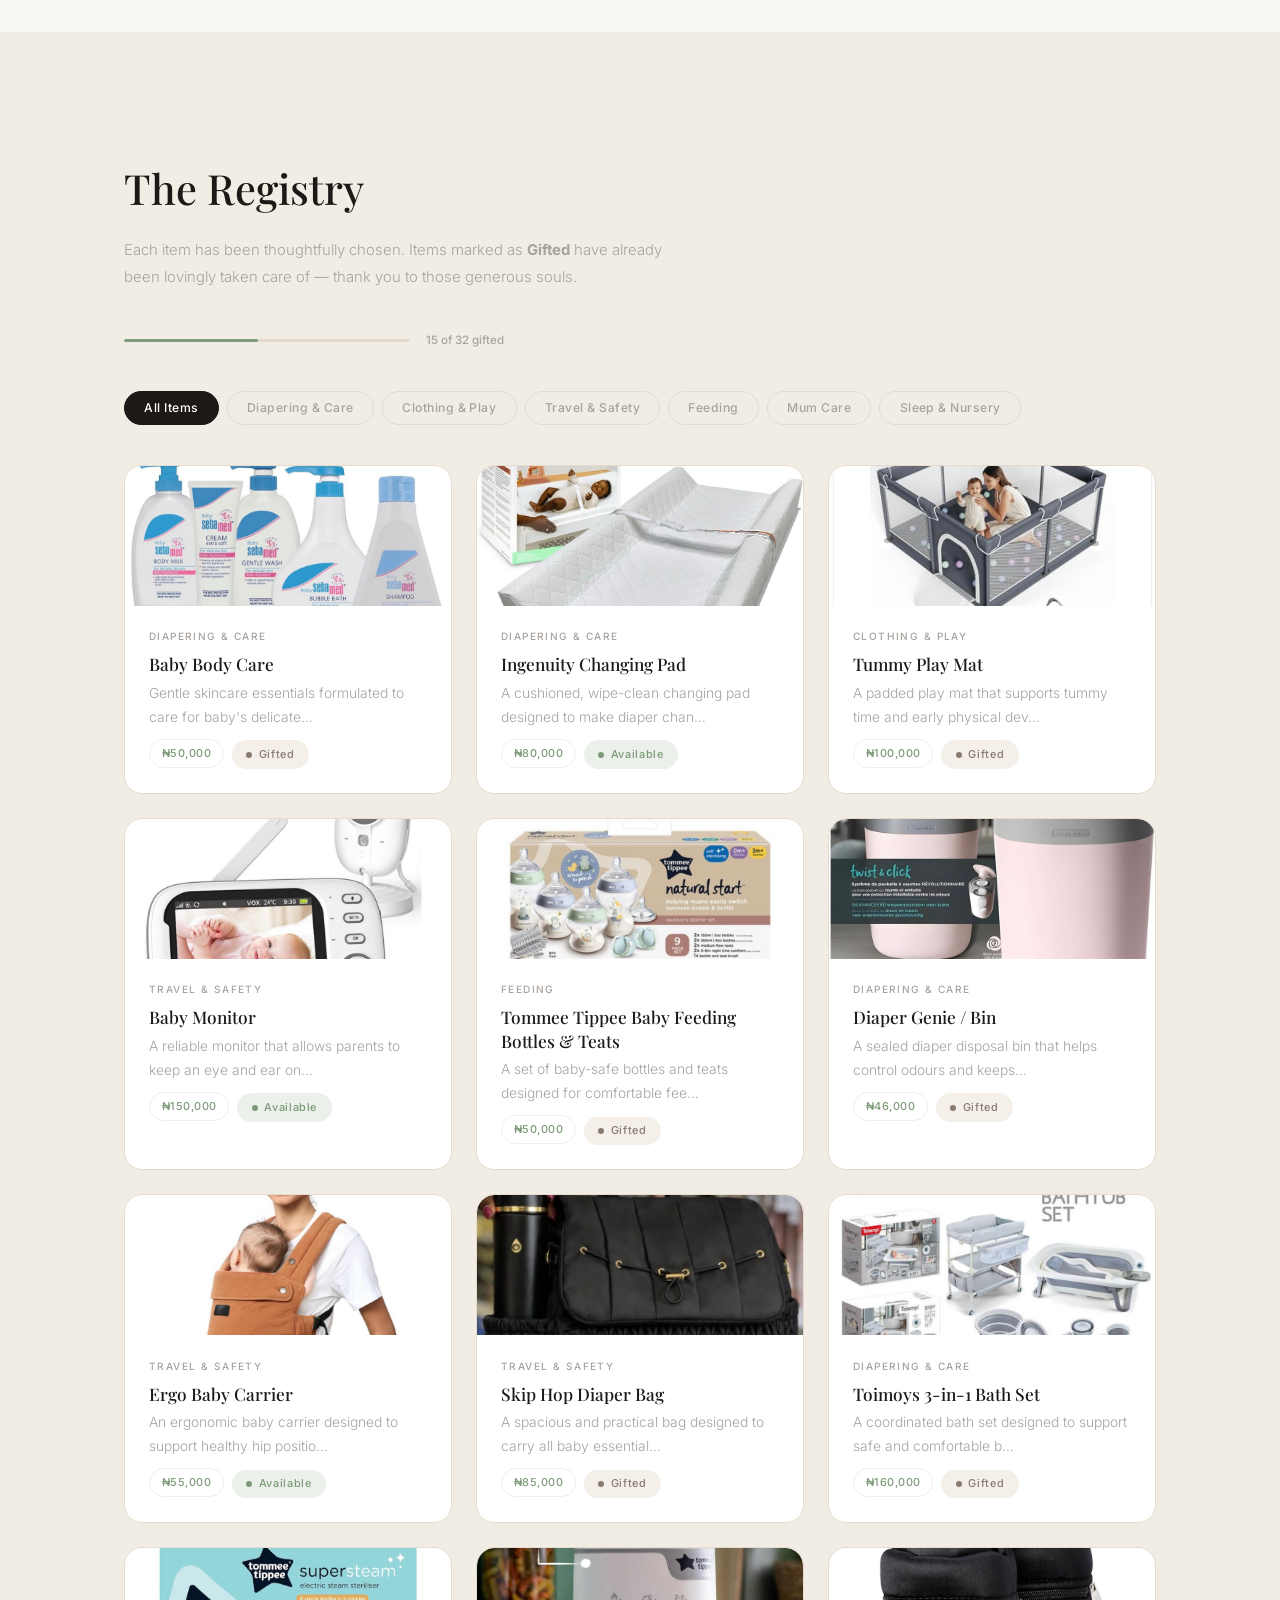
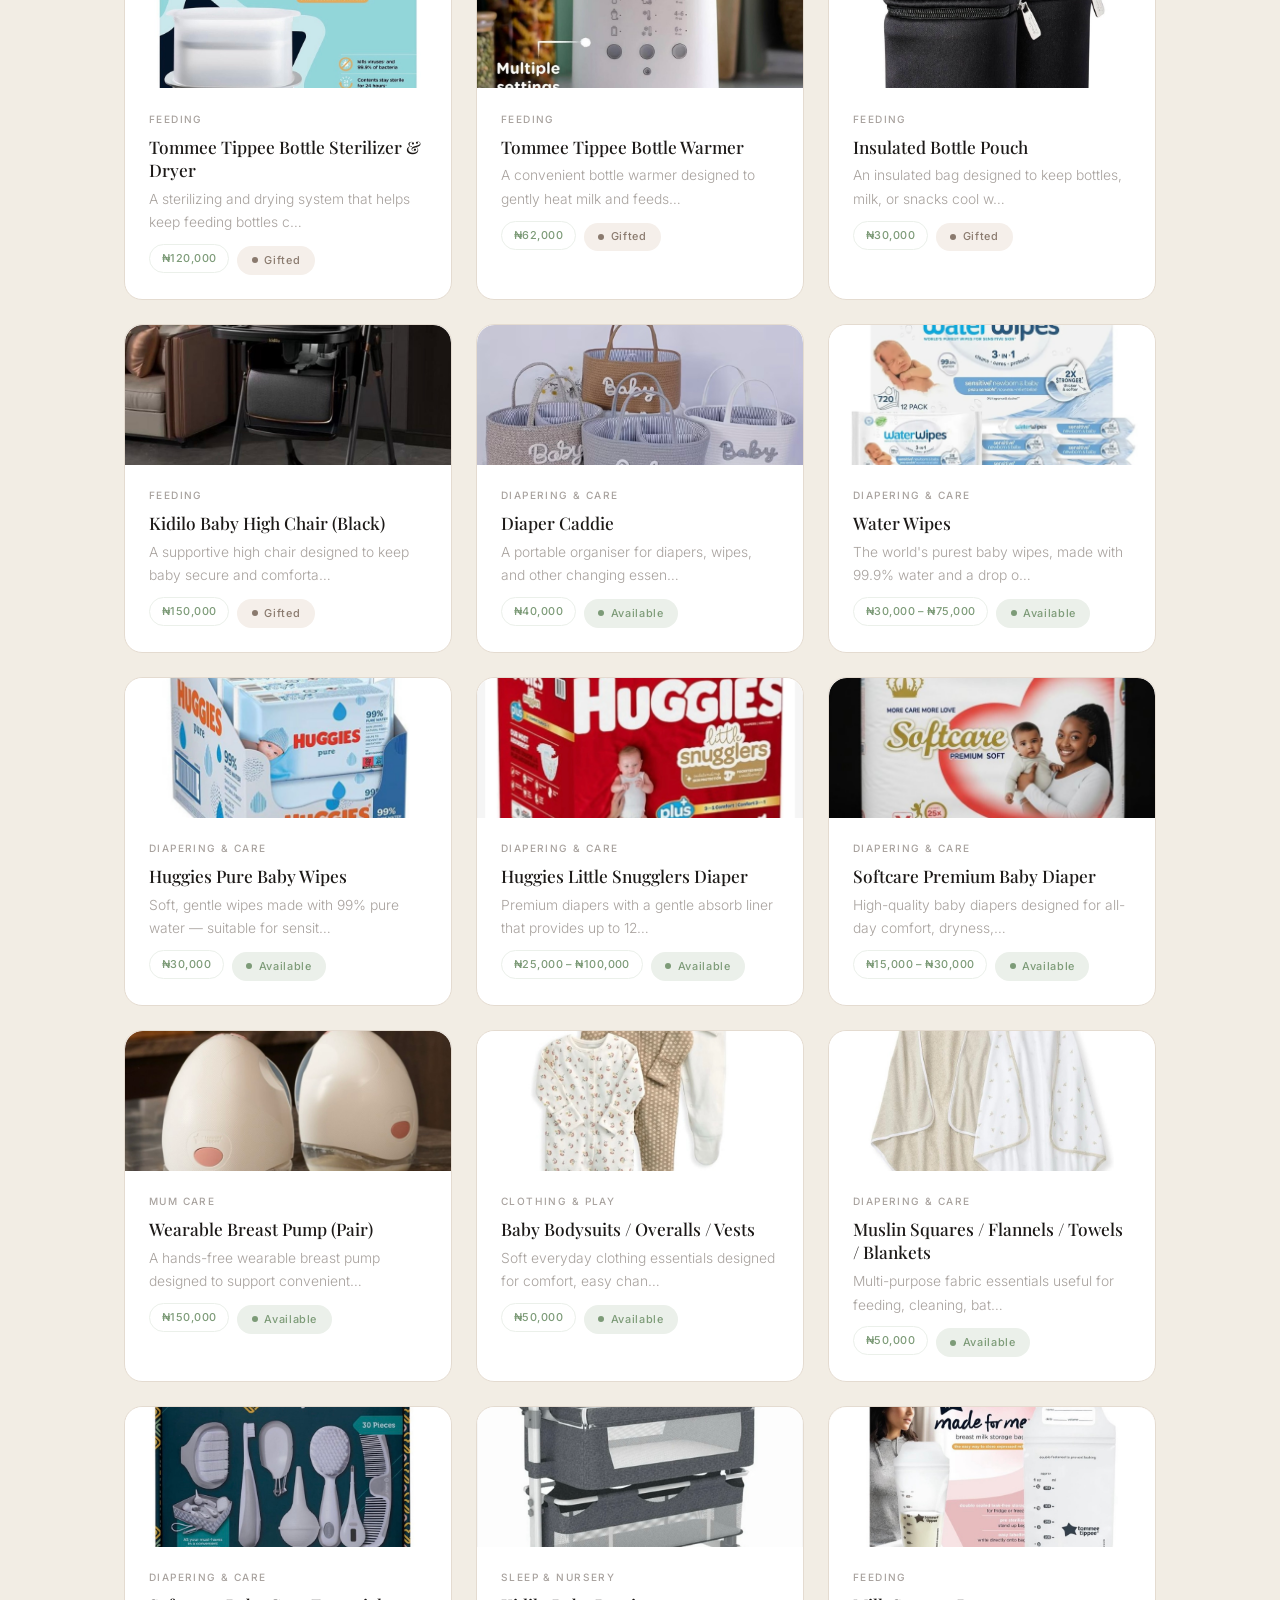
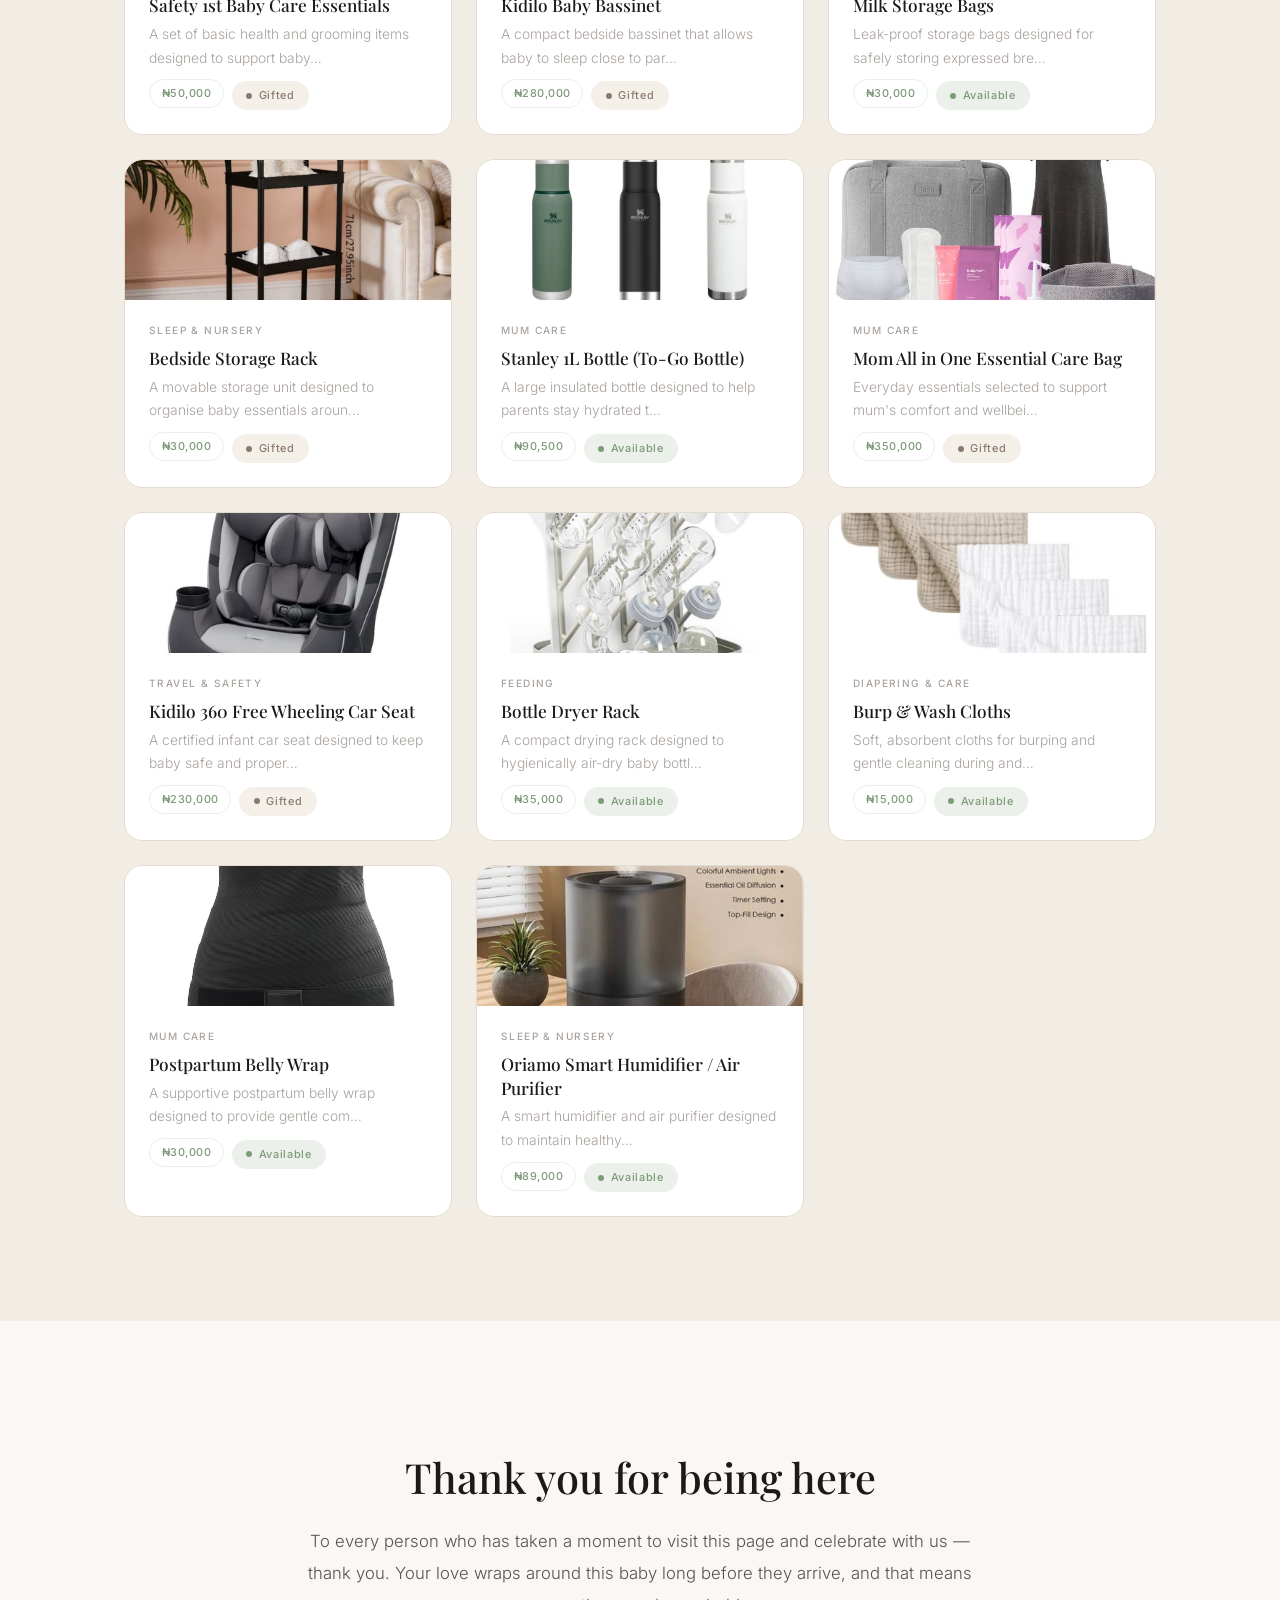
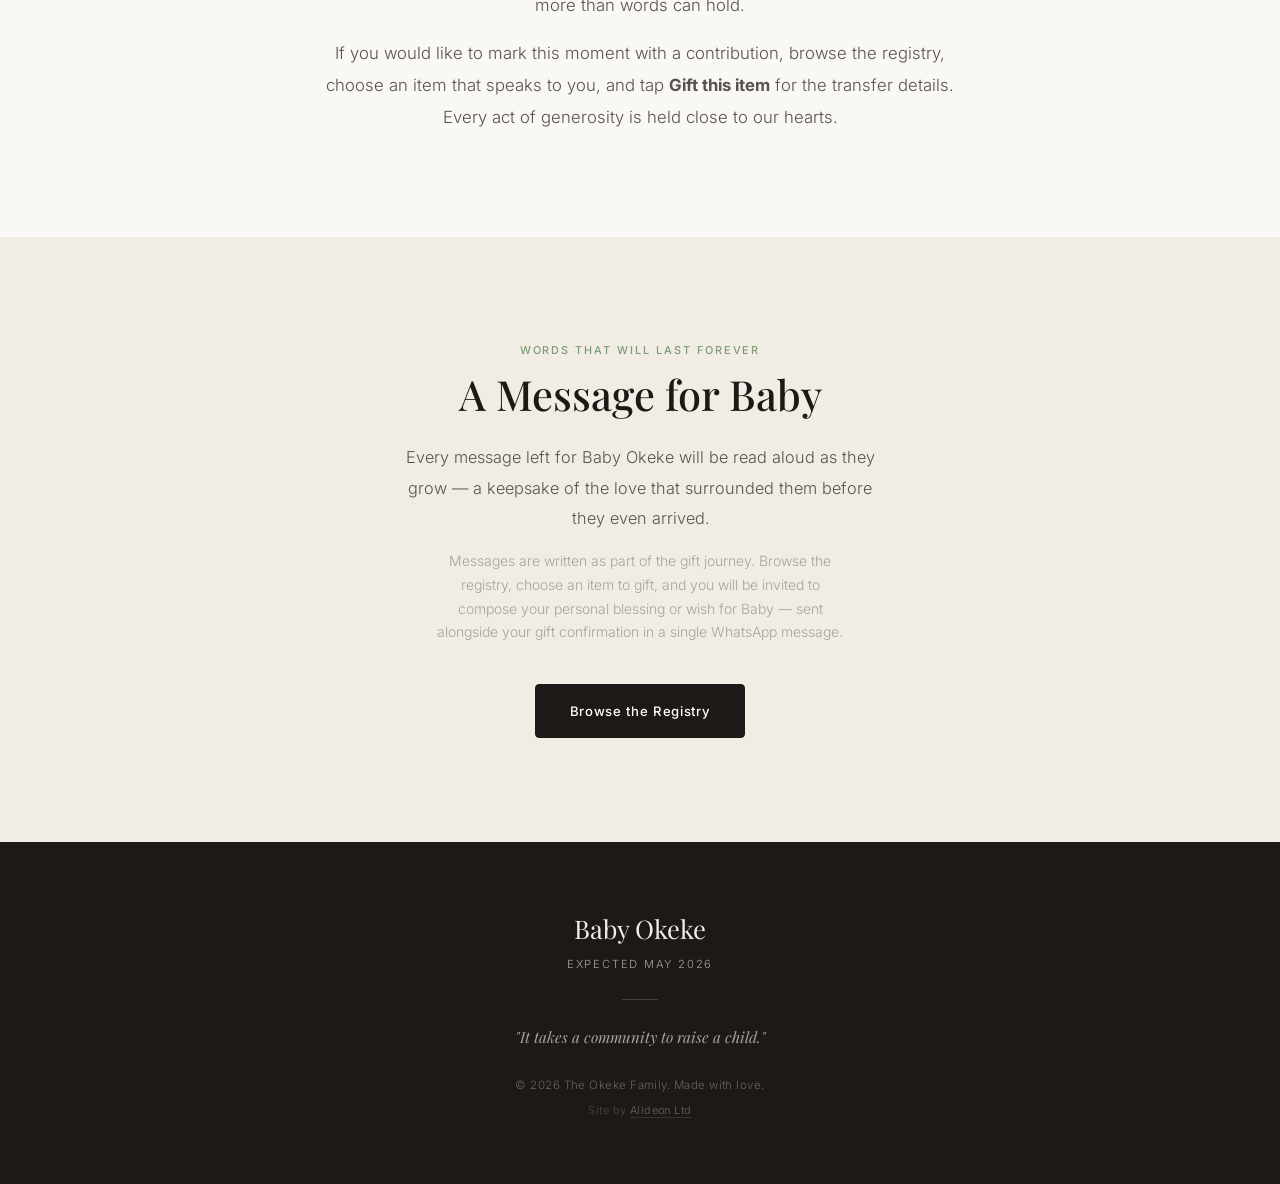
==== commit b2c564d1: "Add memorial and condolence experience" ====
--- a/index.html
+++ b/index.html
@@ -8,6 +8,13 @@
   <title>Baby Okeke — Registry &amp; Gifts</title>
   <meta name="description" content="A curated baby registry for the Okeke family. Browse our wishlist, contribute a gift, or leave a message for our little one." />
   <meta name="theme-color" content="#FAF8F4" />
+
+  <!-- The same GitHub Pages project can serve the memorial subdomain. -->
+  <script>
+    if (window.location.hostname === 'remember.mylittlestarwish.com' && !window.location.pathname.endsWith('/memorial.html')) {
+      window.location.replace('/memorial.html');
+    }
+  </script>
 
   <!-- Open Graph (for WhatsApp / social sharing) -->
   <meta property="og:type"        content="website" />
